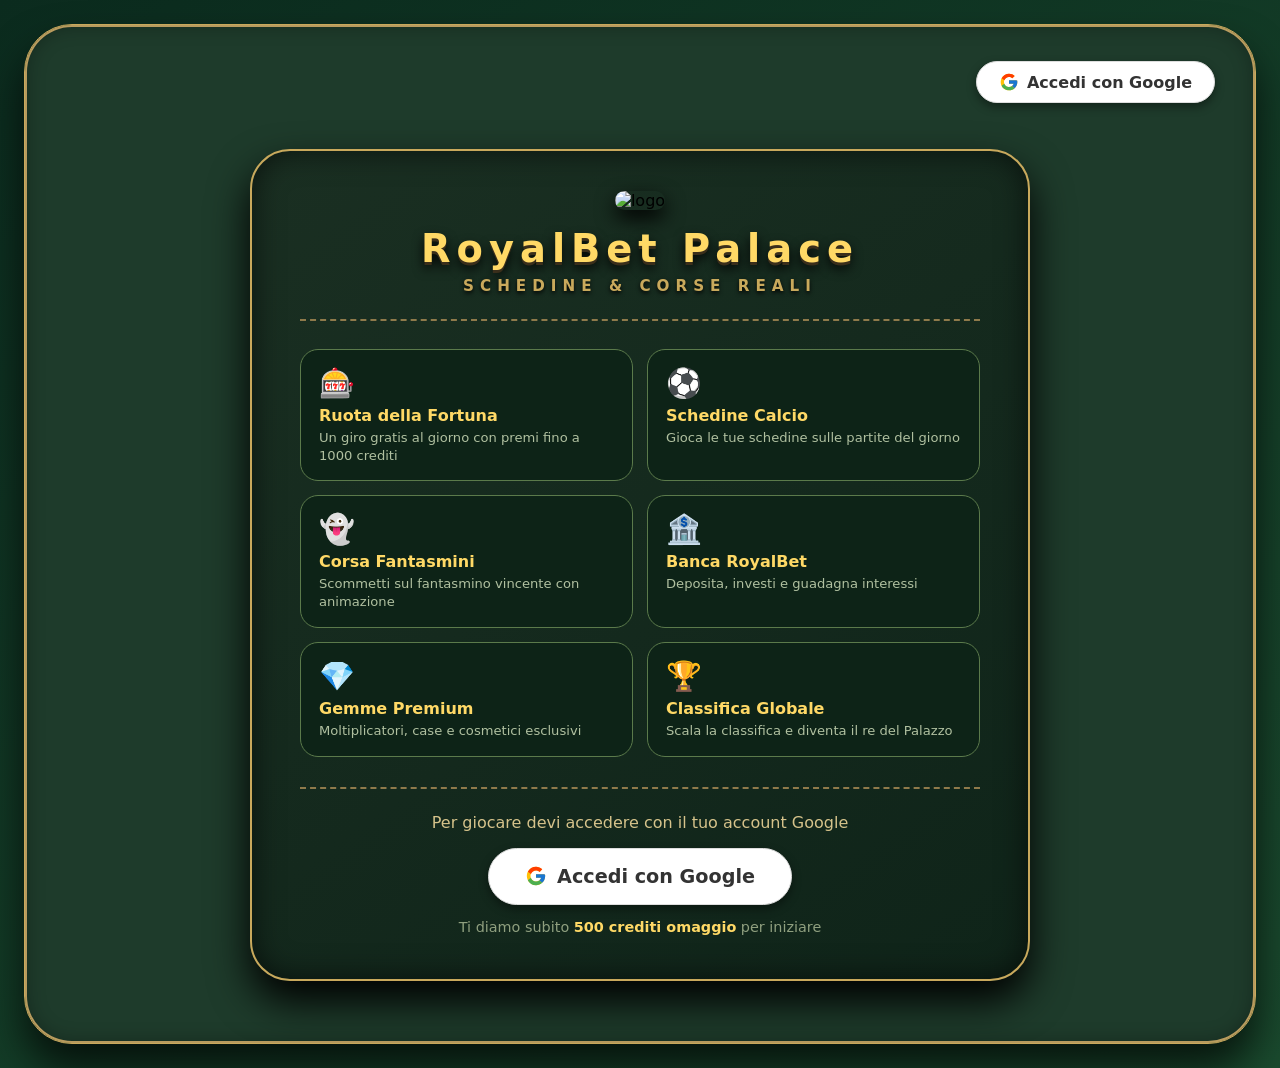
==== index.html @ 218f99c6 "Update index.html" ====
<!DOCTYPE html>
<html lang="it">
<head>
  <meta charset="UTF-8">
  <meta name="viewport" content="width=device-width, initial-scale=1.0">
  <title>RoyalBet Palace · Schedine & Fantasmini</title>
  <link rel="icon" type="image/png" href="https://i.imgur.com/GRyTgji.png">
  <link rel="stylesheet" href="css/style.css">
</head>
<body>
<div class="casino-container">

  <!-- ===== BARRA UTENTE ===== -->
  <div class="user-bar" id="userBar">
    <div id="userLoggedOut">
      <button class="login-btn" id="loginBtn">
        <svg width="20" height="20" viewBox="0 0 48 48" style="vertical-align:middle; margin-right:8px;">
          <path fill="#FFC107" d="M43.6 20.5H42V20H24v8h11.3C33.7 32.7 29.3 36 24 36c-6.6 0-12-5.4-12-12s5.4-12 12-12c3.1 0 5.8 1.2 7.9 3.1l5.7-5.7C34.1 6.1 29.3 4 24 4 12.9 4 4 12.9 4 24s8.9 20 20 20 20-8.9 20-20c0-1.3-.1-2.3-.4-3.5z"/>
          <path fill="#FF3D00" d="M6.3 14.7l6.6 4.8C14.7 16 19 12 24 12c3.1 0 5.8 1.2 7.9 3.1l5.7-5.7C34.1 6.1 29.3 4 24 4 16.3 4 9.7 8.3 6.3 14.7z"/>
          <path fill="#4CAF50" d="M24 44c5.2 0 9.9-2 13.4-5.2l-6.2-5.2C29.2 35.1 26.7 36 24 36c-5.3 0-9.7-3.3-11.3-8l-6.5 5C9.5 39.6 16.2 44 24 44z"/>
          <path fill="#1976D2" d="M43.6 20.5H42V20H24v8h11.3c-.8 2.2-2.2 4.1-4.1 5.5l6.2 5.2C41.5 35.5 44 30.2 44 24c0-1.3-.1-2.3-.4-3.5z"/>
        </svg>
        Accedi con Google
      </button>
    </div>
    <div id="userLoggedIn" style="display:none;">
      <img id="userAvatar" class="user-avatar" alt="avatar">
      <span id="userName" class="user-name"></span>
      <button class="nav-btn" id="btnProfilo">Profilo</button>
      <button class="logout-btn" id="logoutBtn">Esci</button>
    </div>
  </div>

  <!-- ===== SCHERMATA LOGIN ===== -->
  <div id="schermataLogin" class="login-wall">
    <div class="login-wall-box">
      <div class="login-hero">
        <img src="https://i.imgur.com/wIAdYpR.jpeg" alt="logo" class="login-logo">
        <h1>RoyalBet Palace</h1>
        <p class="login-tagline">Schedine &amp; Corse Reali</p>
      </div>

      <div class="login-features">
        <div class="feature-card">
          <div class="feature-icon">🎰</div>
          <div class="feature-title">Ruota della Fortuna</div>
          <div class="feature-desc">Un giro gratis al giorno con premi fino a 1000 crediti</div>
        </div>
        <div class="feature-card">
          <div class="feature-icon">⚽</div>
          <div class="feature-title">Schedine Calcio</div>
          <div class="feature-desc">Gioca le tue schedine sulle partite del giorno</div>
        </div>
        <div class="feature-card">
          <div class="feature-icon">👻</div>
          <div class="feature-title">Corsa Fantasmini</div>
          <div class="feature-desc">Scommetti sul fantasmino vincente con animazione</div>
        </div>
        <div class="feature-card">
          <div class="feature-icon">🏦</div>
          <div class="feature-title">Banca RoyalBet</div>
          <div class="feature-desc">Deposita, investi e guadagna interessi</div>
        </div>
        <div class="feature-card">
          <div class="feature-icon">💎</div>
          <div class="feature-title">Gemme Premium</div>
          <div class="feature-desc">Moltiplicatori, case e cosmetici esclusivi</div>
        </div>
        <div class="feature-card">
          <div class="feature-icon">🏆</div>
          <div class="feature-title">Classifica Globale</div>
          <div class="feature-desc">Scala la classifica e diventa il re del Palazzo</div>
        </div>
      </div>

      <div class="login-cta">
        <p class="login-required">Per giocare devi accedere con il tuo account Google</p>
        <button class="login-btn big" id="loginBtnWall">
          <svg width="22" height="22" viewBox="0 0 48 48" style="vertical-align:middle; margin-right:10px;">
            <path fill="#FFC107" d="M43.6 20.5H42V20H24v8h11.3C33.7 32.7 29.3 36 24 36c-6.6 0-12-5.4-12-12s5.4-12 12-12c3.1 0 5.8 1.2 7.9 3.1l5.7-5.7C34.1 6.1 29.3 4 24 4 12.9 4 4 12.9 4 24s8.9 20 20 20 20-8.9 20-20c0-1.3-.1-2.3-.4-3.5z"/>
            <path fill="#FF3D00" d="M6.3 14.7l6.6 4.8C14.7 16 19 12 24 12c3.1 0 5.8 1.2 7.9 3.1l5.7-5.7C34.1 6.1 29.3 4 24 4 16.3 4 9.7 8.3 6.3 14.7z"/>
            <path fill="#4CAF50" d="M24 44c5.2 0 9.9-2 13.4-5.2l-6.2-5.2C29.2 35.1 26.7 36 24 36c-5.3 0-9.7-3.3-11.3-8l-6.5 5C9.5 39.6 16.2 44 24 44z"/>
            <path fill="#1976D2" d="M43.6 20.5H42V20H24v8h11.3c-.8 2.2-2.2 4.1-4.1 5.5l6.2 5.2C41.5 35.5 44 30.2 44 24c0-1.3-.1-2.3-.4-3.5z"/>
          </svg>
          Accedi con Google
        </button>
        <p class="login-note">Ti diamo subito <strong>500 crediti omaggio</strong> per iniziare</p>
      </div>
    </div>
  </div>

  <!-- ===== CONTENUTO CON ROUTER ===== -->
  <div id="contenutoGioco" style="display:none;">

    <header class="main-header">
      <div class="logo-wrap">
        <img src="https://i.imgur.com/wIAdYpR.jpeg" alt="RoyalBet Palace" class="logo-img">
      </div>
      <div class="brand-subtitle">Schedine &amp; Corse Reali</div>

      <!-- BARRA VALUTE -->
      <div class="currency-bar">
        <div class="currency-item">
          <img src="https://i.imgur.com/GRyTgji.png" alt="crediti" class="currency-icon">
          <div class="currency-info">
            <span class="currency-label">CREDITI</span>
            <span id="saldoDisplay" class="currency-value">500</span>
          </div>
        </div>

        <div class="currency-item">
          <img src="https://i.imgur.com/rGdtD0k.png" alt="gemme" class="currency-icon">
          <div class="currency-info">
            <span class="currency-label">GEMME</span>
            <span id="gemmeDisplay" class="currency-value">0</span>
          </div>
        </div>

        <div class="currency-item" id="zuccheBar" style="display:none;">
          <img src="https://i.imgur.com/bBYgnL0.png" alt="zucche" class="currency-icon">
          <div class="currency-info">
            <span class="currency-label">ZUCche</span>
            <span id="zuccheDisplay" class="currency-value">0</span>
          </div>
        </div>
      </div>

      <nav class="main-nav">
        <button class="nav-page active" data-page="home">🏠 Home</button>
        <button class="nav-page" data-page="ruota">🎰 Ruota</button>
        <button class="nav-page" data-page="calcio">⚽ Calcio</button>
        <button class="nav-page" data-page="fantasmini">👻 Fantasmini</button>
        <button class="nav-page" data-page="banca">🏦 Banca</button>
        <button class="nav-page" data-page="gemme">💎 Gemme</button>
        <button class="nav-page" data-page="classifica">🏆 Classifica</button>
        <button class="nav-page" data-page="codici">🎟️ Codici</button>
        <button class="nav-page" data-page="creatore">👑 Creatore</button>
      </nav>
    </header>

    <!-- ===== PAGINA HOME ===== -->
    <section class="page active" id="page-home">
      <div class="page-title">
        <h2>BENVENUTO AL PALAZZO</h2>
        <p>Scegli un gioco dal menu in alto</p>
      </div>

      <div class="home-grid">
        <div class="home-card" data-goto="ruota">
          <div class="home-card-icon">🎰</div>
          <h3>Ruota della Fortuna</h3>
          <p>Gira una volta al giorno e vinci crediti o codici segreti</p>
        </div>
        <div class="home-card" data-goto="calcio">
          <div class="home-card-icon">⚽</div>
          <h3>Schedine Calcio</h3>
          <p>Gioca le tue schedine sulle partite del giorno</p>
        </div>
        <div class="home-card" data-goto="fantasmini">
          <div class="home-card-icon">👻</div>
          <h3>Corsa Fantasmini</h3>
          <p>Scommetti sul fantasmino più veloce</p>
        </div>
        <div class="home-card" data-goto="banca">
          <div class="home-card-icon">🏦</div>
          <h3>Banca RoyalBet</h3>
          <p>Deposita i tuoi crediti e guadagna interessi</p>
        </div>
        <div class="home-card" data-goto="gemme">
          <div class="home-card-icon">💎</div>
          <h3>Gemme Premium</h3>
          <p>Moltiplicatori, case e cosmetici esclusivi</p>
        </div>
      </div>
    </section>

    <!-- ===== PAGINA RUOTA ===== -->
    <section class="page" id="page-ruota">
      <div class="page-title">
        <h2>🎰 RUOTA DELLA FORTUNA</h2>
        <p>Un giro gratis ogni giorno · Vinci crediti o codici segreti</p>
      </div>

      <div class="ruota-container">
        <div class="wheel-wrap">
          <div class="wheel-pointer"></div>
          <div class="wheel" id="wheel"><div class="wheel-center">GIRA</div></div>
        </div>
        <div class="ruota-controls">
          <button class="play-btn big-btn" id="giraRuota">GIRA LA RUOTA</button>
          <div class="ruota-messaggio" id="ruotaMessaggio">Premi per girare</div>
          <div class="ruota-timer" id="ruotaTimer"></div>
        </div>
      </div>

      <div class="premi-legend">
        <div class="premio-tag"><span style="background:#1e5631"></span>+50 crediti</div>
        <div class="premio-tag"><span style="background:#8a6d1c"></span>x2 moltiplicatore</div>
        <div class="premio-tag"><span style="background:#1e5631"></span>+100 crediti</div>
        <div class="premio-tag"><span style="background:#7a2c2c"></span>Codice segreto</div>
        <div class="premio-tag"><span style="background:#1e5631"></span>+250 crediti</div>
        <div class="premio-tag"><span style="background:#3a3a3a"></span>Niente</div>
        <div class="premio-tag"><span style="background:#1e5631"></span>+500 crediti</div>
        <div class="premio-tag"><span style="background:#a67c00"></span>+1000 crediti</div>
      </div>

      <div class="gioco-stats" id="statsRuota"></div>
    </section>

    <!-- ===== PAGINA CALCIO ===== -->
    <section class="page" id="page-calcio">
      <div class="page-title">
        <h2>⚽ SCHEDINE CALCIO</h2>
        <p>Seleziona gli esiti e prova a vincere</p>
      </div>

      <div class="card">
        <div class="match-list" id="matchList"></div>
        <div class="schedina-footer">
          <div class="puntata-box">
            <label>PUNTATA</label>
            <input type="number" id="puntataCalcio" value="20" min="1" step="1">
          </div>
          <button class="play-btn" id="giocaCalcio">GIOCA</button>
        </div>
      </div>

      <div class="gioco-stats" id="statsCalcio"></div>
    </section>

    <!-- ===== PAGINA FANTASMINI ===== -->
    <section class="page" id="page-fantasmini">
      <div class="page-title">
        <h2>👻 CORSA FANTASMINI</h2>
        <p>Scommetti sul fantasmino che vincerà la corsa</p>
      </div>

      <div class="card">
        <div class="horse-track" id="horseList"></div>
        <div class="cavalli-footer">
          <div class="puntata-box">
            <label>PUNTATA</label>
            <input type="number" id="puntataCavalli" value="20" min="1" step="1">
          </div>
          <button class="play-btn" id="giocaCavalli">GIOCA</button>
        </div>
        <div class="message-area" id="messaggioCavalli">Seleziona un fantasmino e punta</div>
      </div>

      <div class="gioco-stats" id="statsFantasmini"></div>
    </section>

    <!-- ===== PAGINA BANCA ===== -->
    <section class="page" id="page-banca">
      <div class="page-title">
        <h2>🏦 BANCA ROYALBET</h2>
        <p id="bancaStato">Sbloccata al raggiungimento di 1000 crediti</p>
      </div>

      <div class="banca-grid">
        <div class="banca-card">
          <h3>💰 Deposito</h3>
          <p>Metti al sicuro i tuoi crediti e ricevi <strong>+2% interesse ogni 24h</strong></p>
          <div class="banca-saldo">Deposito attuale: <span id="depositoTotale">0</span> cr.</div>
          <div class="banca-azioni">
            <input type="number" id="importoDeposito" placeholder="Importo" min="1">
            <button class="play-btn small" id="btnDeposita">DEPOSITA</button>
            <button class="play-btn small" id="btnRitira">RITIRA</button>
          </div>
          <div class="banca-info" id="infoDeposito"></div>
        </div>

        <div class="banca-card">
          <h3>📄 Prestito</h3>
          <p>Chiedi fino a <strong>500 crediti</strong>, restituisci con <strong>+20% interesse in 7 giorni</strong></p>
          <div class="banca-saldo">Prestito attuale: <span id="prestitoTotale">0</span> cr.</div>
          <div class="banca-azioni">
            <input type="number" id="importoPrestito" placeholder="Importo" min="100" max="500">
            <button class="play-btn small" id="btnPrestito">CHIEDI</button>
            <button class="play-btn small" id="btnRestituisci">RESTITUISCI</button>
          </div>
          <div class="banca-info" id="infoPrestito"></div>
        </div>

        <div class="banca-card">
          <h3>🎁 Bonus Fedeltà</h3>
          <p>Accedi <strong>7 giorni di fila</strong> e ricevi <strong>+100 crediti</strong> e <strong>+1 gemma</strong></p>
          <div class="banca-saldo">Giorni di fila: <span id="giorniFedelta">0</span> / 7</div>
          <div class="banca-azioni">
            <button class="play-btn small" id="btnBonusFedelta">RISCATTA BONUS</button>
          </div>
          <div class="banca-info" id="infoFedelta"></div>
        </div>
      </div>
    </section>

    <!-- ===== PAGINA GEMME ===== -->
    <section class="page" id="page-gemme">
      <div class="page-title">
        <h2>💎 GEMME</h2>
        <p>Valuta premium di RoyalBet Palace</p>
      </div>

      <div class="gemme-container">
        <div class="gemme-header">
          <img src="https://i.imgur.com/rGdtD0k.png" alt="gemma" class="gemma-big-icon">
          <div class="gemme-count">
            <span class="gemme-label">LE TUE GEMME</span>
            <span id="gemmeCountBig" class="gemme-value">0</span>
          </div>
        </div>

        <h3 class="gemme-titolo-sezione">COME OTTENERLE</h3>
        <div class="gemme-info">
          <div class="gemma-info-card">
            <div class="gemma-info-icon">🎰</div>
            <div class="gemma-info-title">Ruota della Fortuna</div>
            <div class="gemma-info-desc">5% di probabilità ad ogni giro</div>
          </div>
          <div class="gemma-info-card">
            <div class="gemma-info-icon">🎁</div>
            <div class="gemma-info-title">Bonus Fedeltà</div>
            <div class="gemma-info-desc">1 gemma ogni 7 giorni di fila</div>
          </div>
          <div class="gemma-info-card">
            <div class="gemma-info-icon">🏆</div>
            <div class="gemma-info-title">Trofei</div>
            <div class="gemma-info-desc">Sblocca obiettivi per gemme bonus</div>
          </div>
          <div class="gemma-info-card">
            <div class="gemma-info-icon">🎃</div>
            <div class="gemma-info-title">Evento Halloween</div>
            <div class="gemma-info-desc">Compra gemme con le Zucche a ottobre</div>
          </div>
        </div>

        <h3 class="gemme-titolo-sezione">NEGOZIO GEMME</h3>
        <div class="gemme-shop-grid">
          <div class="gemma-shop-card">
            <div class="gemma-shop-title">⚡ Moltiplicatore x2</div>
            <div class="gemma-shop-desc">Per 2 minuti tutte le vincite sono doppie</div>
            <div class="gemma-shop-price">5 💎</div>
            <button class="play-btn small btn-compra" data-shop="moltiplicatore-x2">COMPRA</button>
          </div>
          <div class="gemma-shop-card">
            <div class="gemma-shop-title">⚡ Moltiplicatore x5</div>
            <div class="gemma-shop-desc">Per 1 minuto le vincite sono quintuple</div>
            <div class="gemma-shop-price">15 💎</div>
            <button class="play-btn small btn-compra" data-shop="moltiplicatore-x5">COMPRA</button>
          </div>
          <div class="gemma-shop-card">
            <div class="gemma-shop-title">🌈 Colore Arcobaleno</div>
            <div class="gemma-shop-desc">Sblocca il nome arcobaleno animato</div>
            <div class="gemma-shop-price">10 💎</div>
            <button class="play-btn small btn-compra" data-shop="colore-arcobaleno">COMPRA</button>
          </div>
          <div class="gemma-shop-card">
            <div class="gemma-shop-title">👑 Badge Corona</div>
            <div class="gemma-shop-desc">Badge esclusivo visibile in classifica</div>
            <div class="gemma-shop-price">20 💎</div>
            <button class="play-btn small btn-compra" data-shop="badge-corona">COMPRA</button>
          </div>
          <div class="gemma-shop-card">
            <div class="gemma-shop-title">🏠 Baracca</div>
            <div class="gemma-shop-desc">Genera 1 credito al minuto (max 10)</div>
            <div class="gemma-shop-price">25 💎</div>
            <button class="play-btn small btn-compra" data-shop="casa-baracca">COMPRA</button>
          </div>
          <div class="gemma-shop-card">
            <div class="gemma-shop-title">🏡 Villa</div>
            <div class="gemma-shop-desc">Genera 5 crediti al minuto (max 10)</div>
            <div class="gemma-shop-price">80 💎</div>
            <button class="play-btn small btn-compra" data-shop="casa-villa">COMPRA</button>
          </div>
          <div class="gemma-shop-card">
            <div class="gemma-shop-title">🏰 Castello</div>
            <div class="gemma-shop-desc">Genera 20 crediti al minuto (max 10)</div>
            <div class="gemma-shop-price">300 💎</div>
            <button class="play-btn small btn-compra" data-shop="casa-castello">COMPRA</button>
          </div>
          <div class="gemma-shop-card">
            <div class="gemma-shop-title">🔁 Rigira la Ruota</div>
            <div class="gemma-shop-desc">Un giro extra oggi, subito</div>
            <div class="gemma-shop-price">3 💎</div>
            <button class="play-btn small btn-compra" data-shop="rigira-ruota">COMPRA</button>
          </div>
        </div>

        <h3 class="gemme-titolo-sezione">LE TUE CASE</h3>
        <div class="case-grid" id="caseGrid">
          <p class="case-vuoto">Non possiedi ancora nessuna casa</p>
        </div>
      </div>
    </section>

    <!-- ===== PAGINA CLASSIFICA ===== -->
    <section class="page" id="page-classifica">
      <div class="page-title">
        <h2>🏆 CLASSIFICA GLOBALE</h2>
        <p>I migliori giocatori del Palazzo</p>
      </div>

      <div class="classifica-tabs">
        <button class="classifica-tab active" data-tab="crediti">🪙 Crediti</button>
        <button class="classifica-tab" data-tab="gemme">💎 Gemme</button>
      </div>

      <div class="classifica-list" id="classificaList">Caricamento...</div>
    </section>

    <!-- ===== PAGINA CODICI ===== -->
    <section class="page" id="page-codici">
      <div class="page-title">
        <h2>🎟️ RISCATTA CODICE</h2>
        <p>Inserisci un codice trovato nella ruota per sbloccare personalizzazioni</p>
      </div>

      <div class="codici-panel">
        <div class="codici-input-wrap">
          <input type="text" id="inputCodice" placeholder="ROYAL-XXXX-XXXX" maxlength="20">
          <button class="play-btn" id="btnRiscattaCodice">RISCATTA</button>
        </div>
        <div class="codici-messaggio" id="codiciMessaggio"></div>

        <h3 class="codici-titolo">I TUOI SBLOCCATI</h3>
        <div class="codici-sbloccati" id="codiciSbloccati">
          <p class="codici-vuoto">Nessun codice riscattato ancora</p>
        </div>

        <div class="codici-test" id="codiciTest" style="display:none;">
          <h3>🔧 Modalità Test</h3>
          <p>Pulsante nascosto per generare un codice di prova</p>
          <button class="play-btn small" id="btnGeneraCodiceTest">GENERA CODICE TEST</button>
        </div>
      </div>
    </section>

    <!-- ===== PAGINA CREATORE ===== -->
    <section class="page" id="page-creatore">
      <div class="page-title">
        <h2>👑 IL CREATORE</h2>
        <p>Chi ha costruito RoyalBet Palace</p>
      </div>

      <div class="creatore-card">
        <img src="https://i.pinimg.com/736x/ab/14/01/ab140139e78539b7bd755e95b2acda87.jpg"
             alt="Santos_Lukas" class="creatore-avatar">
        <h2 class="creatore-nome">Santos_Lukas</h2>
        <p class="creatore-ruolo">Fondatore di RoyalBet Palace</p>

        <div class="creatore-bio">
          <p>Ciao! Sono Santos_Lukas, il creatore di RoyalBet Palace.</p>
          <p>Ho costruito questo palazzo virtuale per dare a tutti la possibilità di giocare, divertirsi e scalare la classifica senza spendere un centesimo.</p>
          <p>La ruota, le schedine, i fantasmini, la banca, le gemme e i codici segreti sono tutti frutto della mia fantasia. Spero ti divertirai!</p>
        </div>

        <div class="creatore-stats">
          <div class="creatore-stat">
            <div class="stat-num">9</div>
            <div class="stat-label">Giochi</div>
          </div>
          <div class="creatore-stat">
            <div class="stat-num">∞</div>
            <div class="stat-label">Divertimento</div>
          </div>
          <div class="creatore-stat">
            <div class="stat-num">1</div>
            <div class="stat-label">Sogno</div>
          </div>
        </div>

        <button class="play-btn follow-btn" id="btnSegui">SEGUI</button>
      </div>
    </section>

    <div class="footer-credits">
      Icone: Flaticon - Freepik · Logo: RoyalBet Palace · Creato da Santos_Lukas
    </div>
  </div>
</div>

<!-- ===== POPUP VINCITA ===== -->
<div class="popup-overlay" id="popupOverlay">
  <div class="popup-box">
    <div class="popup-title" id="popupTitle">HAI VINTO!</div>
    <div class="popup-icon" id="popupIcon">🏆</div>
    <div class="popup-text" id="popupText">+100 crediti</div>
    <button class="popup-btn" id="popupBtn">CONTINUA</button>
  </div>
</div>

<!-- ===== MODALE PROFILO ===== -->
<div class="popup-overlay" id="modaleProfilo">
  <div class="popup-box profilo-box">
    <div class="popup-title">IL TUO PROFILO</div>

    <div class="profilo-avatar-wrap">
      <img id="profiloAvatarImg" class="profilo-avatar" alt="avatar">
    </div>

    <div class="profilo-field">
      <label>Nome visualizzato</label>
      <input type="text" id="profiloNome" maxlength="20" placeholder="Il tuo nome">
    </div>

    <div class="profilo-field">
      <label>URL avatar (immagine)</label>
      <input type="text" id="profiloAvatarUrl" placeholder="https://...">
    </div>

    <div class="profilo-field">
      <label>Bio (max 100 caratteri)</label>
      <textarea id="profiloBio" maxlength="100" placeholder="Raccontati in 2 righe..."></textarea>
    </div>

    <div class="profilo-field">
      <label>Colore nome (sbloccabile con codici o gemme)</label>
      <div class="profilo-colori" id="profiloColori"></div>
    </div>

    <div class="profilo-field">
      <label>Badge (sbloccabile con codici o gemme)</label>
      <div class="profilo-badge" id="profiloBadge"></div>
    </div>

    <div class="profilo-field readonly">
      <label>Crediti attuali</label>
      <div class="profilo-crediti" id="profiloCrediti">500</div>
    </div>

    <div class="profilo-buttons">
      <button class="popup-btn" id="salvaProfilo">SALVA</button>
      <button class="popup-btn chiudi-btn" id="chiudiProfilo">CHIUDI</button>
    </div>
  </div>
</div>

<canvas id="confettiCanvas"></canvas>

<script type="module">
  import { initializeApp } from "https://www.gstatic.com/firebasejs/10.12.0/firebase-app.js";
  import { getAuth, GoogleAuthProvider, signInWithPopup, signOut, onAuthStateChanged } from "https://www.gstatic.com/firebasejs/10.12.0/firebase-auth.js";
  import { getDatabase, ref, get, set, update } from "https://www.gstatic.com/firebasejs/10.12.0/firebase-database.js";

  const firebaseConfig = {
    apiKey: "AIzaSyAuxFBaMQxn9aFuRD5TqTnLOjELQB4EWZE",
    authDomain: "royalbet-palace.firebaseapp.com",
    databaseURL: "https://royalbet-palace-default-rtdb.europe-west1.firebasedatabase.app/",
    projectId: "royalbet-palace",
    storageBucket: "royalbet-palace.firebasestorage.app",
    messagingSenderId: "964795865607",
    appId: "1:964795865607:web:264370f72938a77a2228a2",
    measurementId: "G-WVCTXX826Z"
  };

  const app = initializeApp(firebaseConfig);
  const auth = getAuth(app);
  const db = getDatabase(app);
  const provider = new GoogleAuthProvider();

  window.FB = {
    auth, db, provider,
    signInWithPopup, signOut, onAuthStateChanged,
    ref, get, set, update
  };

  window.dispatchEvent(new Event('firebaseReady'));
</script>

<script src="js/banca.js"></script>
<script src="js/codici.js"></script>
<script src="js/classifica.js"></script>
<script src="js/profilo.js"></script>
<script src="js/ruota.js"></script>
<script src="js/calcio.js"></script>
<script src="js/fantasmini.js"></script>
<script src="js/script.js"></script>
</body>
</html>
---- css/style.css ----
/* ============================================================
   ROYALBET PALACE — FOGLIO DI STILE COMPLETO (v2)
   ============================================================ */

/* ===== RESET E BASE ===== */
* {
  box-sizing: border-box;
  margin: 0;
  padding: 0;
}

body {
  background: linear-gradient(145deg, #0b2b1e 0%, #1a4a2e 100%);
  font-family: 'Segoe UI', Roboto, system-ui, sans-serif;
  display: flex;
  justify-content: center;
  align-items: flex-start;
  min-height: 100vh;
  padding: 24px;
}

.casino-container {
  max-width: 1500px;
  width: 100%;
  background: #1e3b2b;
  border-radius: 48px;
  padding: 32px 40px;
  box-shadow: 0 25px 40px rgba(0, 0, 0, 0.7), inset 0 0 0 2px #b89b5e, inset 0 0 20px #00000055;
  border: 1px solid #c9a95c;
}

/* ===== BARRA UTENTE ===== */
.user-bar {
  display: flex;
  justify-content: flex-end;
  align-items: center;
  margin-bottom: 12px;
  min-height: 50px;
}

.login-btn {
  display: flex;
  align-items: center;
  background: #ffffff;
  color: #333;
  border: 1px solid #ddd;
  border-radius: 40px;
  padding: 10px 22px;
  font-size: 1rem;
  font-weight: 600;
  cursor: pointer;
  box-shadow: 0 4px 10px rgba(0, 0, 0, 0.4);
  transition: transform 0.1s;
  font-family: inherit;
}

.login-btn:hover {
  transform: translateY(-2px);
  box-shadow: 0 6px 14px rgba(0, 0, 0, 0.5);
}

#userLoggedIn {
  display: flex;
  align-items: center;
  gap: 14px;
  background: #0d1f12;
  border: 1px solid #b1964b;
  border-radius: 60px;
  padding: 8px 18px 8px 8px;
  box-shadow: inset 0 0 15px black;
}

.user-avatar {
  width: 44px;
  height: 44px;
  border-radius: 50%;
  border: 2px solid #ffd966;
  object-fit: cover;
}

.user-name {
  color: #ffd966;
  font-weight: 700;
  font-size: 1rem;
  letter-spacing: 1px;
  text-shadow: 0 2px 3px black;
}

.logout-btn {
  background: #7a2c2c;
  color: #fff;
  border: none;
  border-radius: 30px;
  padding: 8px 18px;
  font-weight: 700;
  font-size: 0.9rem;
  cursor: pointer;
  letter-spacing: 1px;
  font-family: inherit;
}

.logout-btn:hover {
  background: #a33636;
}

.nav-btn {
  background: #2b4b33;
  color: #ffd966;
  border: 1px solid #b1964b;
  border-radius: 30px;
  padding: 8px 18px;
  font-weight: 700;
  font-size: 0.9rem;
  cursor: pointer;
  letter-spacing: 1px;
  font-family: inherit;
  transition: background 0.15s;
}

.nav-btn:hover {
  background: #3d6b48;
}

/* ===== SCHERMATA LOGIN ===== */
.login-wall {
  display: flex;
  justify-content: center;
  align-items: center;
  min-height: 70vh;
  padding: 30px 20px;
}

.login-wall-box {
  background: linear-gradient(145deg, #1a2f22, #0f2419);
  border: 2px solid #c9a95c;
  border-radius: 40px;
  padding: 40px 48px 44px;
  text-align: center;
  box-shadow: inset 0 0 30px #00000099, 0 20px 40px black;
  max-width: 780px;
  width: 100%;
}

.login-hero {
  margin-bottom: 28px;
  padding-bottom: 24px;
  border-bottom: 2px dashed #8f7a4b;
}

.login-logo {
  height: 110px;
  border-radius: 16px;
  box-shadow: 0 8px 20px black;
  margin-bottom: 16px;
}

.login-wall-box h1 {
  font-size: 2.4rem;
  color: #ffd966;
  letter-spacing: 6px;
  margin-bottom: 6px;
  text-shadow: 0 3px 0 #3a2e1b, 0 6px 12px black;
  font-weight: 900;
}

.login-tagline {
  color: #c9a95c;
  letter-spacing: 6px;
  text-transform: uppercase;
  font-size: 0.95rem;
  font-weight: 600;
  text-shadow: 0 2px 4px black;
}

.login-features {
  display: grid;
  grid-template-columns: 1fr 1fr;
  gap: 14px;
  margin-bottom: 30px;
}

.feature-card {
  background: #0d2317;
  border: 1px solid #5b7a4b;
  border-radius: 18px;
  padding: 16px 18px;
  text-align: left;
  transition: transform 0.15s, border-color 0.15s;
}

.feature-card:hover {
  transform: translateY(-2px);
  border-color: #ffd966;
}

.feature-icon {
  font-size: 1.8rem;
  margin-bottom: 6px;
}

.feature-title {
  color: #ffd966;
  font-weight: 700;
  font-size: 1rem;
  margin-bottom: 4px;
}

.feature-desc {
  color: #b0c0a0;
  font-size: 0.82rem;
  line-height: 1.35;
}

.login-cta {
  padding-top: 24px;
  border-top: 2px dashed #8f7a4b;
}

.login-required {
  color: #d6c38b;
  font-size: 1rem;
  margin-bottom: 16px;
}

.login-btn.big {
  font-size: 1.2rem;
  padding: 16px 36px;
  margin: 0 auto;
}

.login-note {
  color: #8f9f7f;
  font-size: 0.9rem;
  margin-top: 14px;
}

.login-note strong {
  color: #ffd966;
  font-weight: 800;
}

/* ===== HEADER + NAVIGAZIONE ===== */
.main-header {
  text-align: center;
  margin-bottom: 28px;
}

.logo-wrap {
  text-align: center;
  margin-bottom: 12px;
}

.logo-img {
  height: 120px;
  border-radius: 16px;
  box-shadow: 0 8px 20px black;
}

.brand-subtitle {
  text-align: center;
  font-size: 1rem;
  letter-spacing: 6px;
  color: #c9a95c;
  text-transform: uppercase;
  margin-bottom: 16px;
  text-shadow: 0 2px 4px black;
  font-weight: 600;
}

.credit-bar {
  display: inline-flex;
  justify-content: center;
  align-items: center;
  gap: 20px;
  font-size: 1.4rem;
  color: #f5e7b0;
  text-shadow: 0 2px 2px black;
  background: #0d1f12;
  padding: 14px 32px;
  border-radius: 60px;
  border: 1px solid #b1964b;
  box-shadow: inset 0 0 15px black;
  margin-bottom: 24px;
}

.credit-bar img {
  width: 36px;
  height: 36px;
  object-fit: contain;
}

.saldo {
  font-weight: 800;
  font-size: 1.8rem;
  color: #ffd966;
  margin-left: 10px;
  letter-spacing: 1px;
}

.main-nav {
  display: flex;
  flex-wrap: wrap;
  justify-content: center;
  gap: 10px;
  padding: 16px 20px;
  background: #14281c;
  border-radius: 30px;
  border: 1px solid #8f7a4b;
  box-shadow: inset 0 0 15px #00000088;
}

.nav-page {
  background: #0d2317;
  color: #f5e7b0;
  border: 1px solid #5b7a4b;
  border-radius: 40px;
  padding: 10px 20px;
  font-weight: 700;
  font-size: 0.95rem;
  cursor: pointer;
  font-family: inherit;
  transition: 0.15s;
  letter-spacing: 0.5px;
}

.nav-page:hover {
  background: #1e3d28;
  border-color: #ffd966;
}

.nav-page.active {
  background: #c9a74b;
  color: #152010;
  border-color: #fff5d0;
  box-shadow: 0 0 15px #ffd96655;
}

/* ===== PAGINE (ROUTER) ===== */
.page {
  display: none;
  animation: fadeIn 0.3s ease;
}

.page.active {
  display: block;
}

.page-title {
  text-align: center;
  margin-bottom: 30px;
}

.page-title h2 {
  font-size: 2.2rem;
  color: #ffd966;
  letter-spacing: 4px;
  text-shadow: 0 4px 0 #3a2e1b, 0 8px 12px black;
  margin-bottom: 8px;
}

.page-title p {
  color: #d6c38b;
  font-size: 1rem;
  letter-spacing: 2px;
  text-transform: uppercase;
}

/* ===== HOME GRID ===== */
.home-grid {
  display: grid;
  grid-template-columns: repeat(auto-fit, minmax(240px, 1fr));
  gap: 22px;
  margin-bottom: 30px;
}

.home-card {
  background: linear-gradient(145deg, #1a2f22, #0f2419);
  border: 2px solid #5b7a4b;
  border-radius: 28px;
  padding: 28px 20px;
  text-align: center;
  cursor: pointer;
  transition: 0.2s;
  box-shadow: inset 0 0 20px #00000088;
}

.home-card:hover {
  transform: translateY(-6px);
  border-color: #ffd966;
  box-shadow: 0 12px 25px black, 0 0 20px #ffd96633;
}

.home-card img {
  width: 70px;
  height: 70px;
  object-fit: contain;
  margin-bottom: 12px;
  filter: drop-shadow(0 4px 8px black);
}

.home-card h3 {
  color: #ffd966;
  font-size: 1.3rem;
  margin-bottom: 8px;
  letter-spacing: 1px;
}

.home-card p {
  color: #b0c0a0;
  font-size: 0.9rem;
  line-height: 1.4;
}

/* ===== RUOTA ===== */
.ruota-container {
  display: grid;
  grid-template-columns: auto 1fr;
  gap: 50px;
  align-items: center;
  justify-content: center;
  background: linear-gradient(135deg, #14281c 0%, #0f1f16 100%);
  border-radius: 40px;
  padding: 32px;
  border: 2px solid #c9a95c;
  box-shadow: inset 0 0 20px #00000099, 0 12px 24px black;
  margin-bottom: 28px;
}

.wheel-wrap {
  position: relative;
  width: 420px;
  height: 420px;
  display: flex;
  justify-content: center;
  align-items: center;
}

.wheel {
  width: 100%;
  height: 100%;
  border-radius: 50%;
  position: relative;
  border: 10px solid #c9a95c;
  box-shadow:
    0 0 0 4px #6d5524,
    0 0 0 8px #b1964b,
    0 12px 30px black,
    inset 0 0 30px rgba(0, 0, 0, 0.5);
  background: conic-gradient(
    #1e5631 0deg 45deg,
    #8a6d1c 45deg 90deg,
    #1e5631 90deg 135deg,
    #7a2c2c 135deg 180deg,
    #1e5631 180deg 225deg,
    #3a3a3a 225deg 270deg,
    #1e5631 270deg 315deg,
    #a67c00 315deg 360deg
  );
  transition: transform 5s cubic-bezier(0.17, 0.67, 0.12, 0.99);
}

.wheel .label {
  position: absolute;
  top: 50%;
  left: 50%;
  width: 60px;
  margin-left: -30px;
  margin-top: -12px;
  text-align: center;
  color: #ffffff;
  font-weight: 800;
  font-size: 0.95rem;
  text-shadow: 0 2px 4px black, 0 0 8px black;
  pointer-events: none;
  z-index: 3;
}

.wheel-center {
  position: absolute;
  top: 50%;
  left: 50%;
  transform: translate(-50%, -50%);
  width: 110px;
  height: 110px;
  border-radius: 50%;
  background: radial-gradient(circle at 30% 30%, #f5e7b0, #c9a95c 60%, #8a6d1c);
  border: 4px solid #6d5524;
  display: flex;
  align-items: center;
  justify-content: center;
  font-weight: 900;
  font-size: 1.2rem;
  color: #3a2e1b;
  letter-spacing: 2px;
  z-index: 5;
  box-shadow: 0 6px 12px black, inset 0 2px 6px rgba(255, 255, 255, 0.4);
}

.wheel-pointer {
  position: absolute;
  top: -26px;
  left: 50%;
  transform: translateX(-50%);
  width: 0;
  height: 0;
  border-left: 22px solid transparent;
  border-right: 22px solid transparent;
  border-top: 38px solid #ffd966;
  filter: drop-shadow(0 6px 6px black);
  z-index: 10;
}

.ruota-controls {
  display: flex;
  flex-direction: column;
  gap: 18px;
  min-width: 280px;
}

.big-btn {
  font-size: 1.6rem;
  padding: 20px 36px;
  letter-spacing: 3px;
}

.ruota-messaggio {
  background: #0d1f12;
  border: 2px solid #b1964b;
  border-radius: 30px;
  padding: 18px 24px;
  text-align: center;
  color: #ffdb8e;
  font-size: 1.15rem;
  font-weight: 600;
  min-height: 64px;
  display: flex;
  align-items: center;
  justify-content: center;
}

.ruota-timer {
  text-align: center;
  color: #c9a95c;
  font-size: 0.95rem;
}

.premi-legend {
  display: flex;
  flex-wrap: wrap;
  gap: 10px;
  justify-content: center;
  margin-bottom: 28px;
}

.premio-tag {
  background: #0d2317;
  border: 1px solid #dbbd7a;
  border-radius: 40px;
  padding: 8px 18px;
  font-size: 0.9rem;
  color: #f0e1bd;
  font-weight: 600;
  display: flex;
  align-items: center;
  gap: 8px;
}

.premio-tag span {
  display: inline-block;
  width: 14px;
  height: 14px;
  border-radius: 50%;
  border: 1px solid #000;
}

/* ===== CARD GENERICA ===== */
.card {
  background: #1a2f22;
  border-radius: 32px;
  padding: 24px;
  box-shadow: inset 0 0 0 2px #6a8f6a, inset 0 0 15px #00000088, 0 12px 18px black;
  border: 1px solid #bc9f5a;
  margin-bottom: 24px;
}

/* ===== CALCIO ===== */
.match-list {
  display: flex;
  flex-direction: column;
  gap: 14px;
}

.match-row {
  background: #0d2317;
  border-radius: 30px;
  padding: 10px 20px;
  display: flex;
  align-items: center;
  justify-content: space-between;
  border: 1px solid #7e9f6e;
  box-shadow: inset 0 2px 5px #00000055;
}

.team {
  display: flex;
  align-items: center;
  gap: 12px;
  width: 40%;
}

.team img {
  width: 40px;
  height: 40px;
  object-fit: contain;
  background: #1f3f2c;
  border-radius: 50%;
  padding: 5px;
  border: 1px solid #b3985c;
}

.team span {
  font-weight: 600;
  color: #f0e1bd;
}

.odds-buttons {
  display: flex;
  gap: 8px;
}

.odds-btn {
  background: #2b4b33;
  border: none;
  border-radius: 40px;
  padding: 10px 14px;
  font-weight: 700;
  color: #f7eac6;
  box-shadow: 0 4px 0 #0d1a0f, 0 5px 10px black;
  cursor: pointer;
  border: 1px solid #dbbd7a;
  min-width: 62px;
  font-family: inherit;
}

.odds-btn.selected {
  background: #ebc768;
  color: #1a2f1a;
}

.schedina-footer,
.cavalli-footer {
  display: flex;
  justify-content: space-between;
  align-items: center;
  margin-top: 24px;
}

.puntata-box {
  display: flex;
  align-items: center;
  gap: 10px;
  background: #0b1d11;
  border-radius: 50px;
  padding: 5px 15px 5px 20px;
  border: 2px solid #aa8e50;
}

.puntata-box label {
  color: #d6c38b;
  font-weight: 600;
}

.puntata-box input {
  width: 90px;
  background: #1f3a26;
  border: none;
  border-radius: 30px;
  padding: 10px 12px;
  font-size: 1.2rem;
  font-weight: 700;
  color: #f5e7b0;
  outline: 2px solid #5b7a4b;
  text-align: center;
  font-family: inherit;
}

/* ===== FANTASMINI ===== */
.horse-track {
  display: flex;
  flex-direction: column;
  gap: 10px;
}

.horse-card {
  background: #102b1b;
  border-radius: 40px;
  padding: 10px 20px 10px 10px;
  display: flex;
  align-items: center;
  justify-content: space-between;
  border: 1px solid #ac955c;
  cursor: pointer;
  transition: 0.15s;
}

.horse-card.selected {
  background: #2f4d2b;
  border: 2px solid #ffd966;
  box-shadow: 0 0 15px #f5cb5c;
}

.horse-info {
  display: flex;
  align-items: center;
  gap: 14px;
}

.horse-info img {
  width: 55px;
  height: 55px;
  border-radius: 50%;
  background: #1e3d23;
  border: 2px solid #dbbd7a;
  padding: 3px;
  object-fit: cover;
}

.horse-name {
  font-size: 1.3rem;
  font-weight: 700;
  color: #f5e7b0;
  min-width: 120px;
}

.horse-quota {
  font-size: 1.3rem;
  font-weight: 800;
  background: #1f2e17;
  padding: 6px 18px;
  border-radius: 40px;
  color: #ffe28c;
  border: 1px solid #b69b4e;
}

.message-area {
  font-weight: 600;
  color: #ffdb8e;
  background: #1b2d1b;
  padding: 12px 24px;
  border-radius: 40px;
  border: 1px solid #aa8e50;
  text-align: center;
  margin-top: 14px;
}

/* ===== PLAY BUTTONS ===== */
.play-btn {
  background: #c9a74b;
  border: none;
  border-radius: 60px;
  padding: 14px 32px;
  font-weight: 800;
  font-size: 1.4rem;
  letter-spacing: 2px;
  color: #152010;
  box-shadow: 0 6px 0 #6d5524, 0 10px 20px black;
  cursor: pointer;
  border: 1px solid #ffe8a3;
  font-family: inherit;
  transition: 0.06s;
}

.play-btn:active {
  transform: translateY(6px);
  box-shadow: 0 1px 0 #6d5524, 0 10px 20px black;
}

.play-btn.small {
  font-size: 1rem;
  padding: 10px 20px;
  letter-spacing: 1px;
}

.play-btn:disabled {
  background: #6d6d6d;
  color: #333;
  box-shadow: 0 6px 0 #3a3a3a, 0 10px 20px black;
  cursor: not-allowed;
  border-color: #999;
}

/* ===== STATISTICHE GIOCO ===== */
.gioco-stats {
  display: grid;
  grid-template-columns: repeat(auto-fit, minmax(140px, 1fr));
  gap: 14px;
  margin-top: 24px;
}

.stat-box {
  background: #0d2317;
  border: 1px solid #5b7a4b;
  border-radius: 16px;
  padding: 16px;
  text-align: center;
}

.stat-box .stat-num {
  font-size: 1.6rem;
  font-weight: 900;
  color: #ffd966;
  display: block;
}

.stat-box .stat-label {
  color: #b0c0a0;
  font-size: 0.8rem;
  text-transform: uppercase;
  letter-spacing: 1px;
}

/* ===== BANCA ===== */
.banca-grid {
  display: grid;
  grid-template-columns: repeat(auto-fit, minmax(320px, 1fr));
  gap: 22px;
}

.banca-card {
  background: linear-gradient(145deg, #1a2f22, #0f2419);
  border: 2px solid #5b7a4b;
  border-radius: 28px;
  padding: 26px;
  box-shadow: inset 0 0 20px #00000088;
}

.banca-card h3 {
  color: #ffd966;
  font-size: 1.4rem;
  margin-bottom: 12px;
  letter-spacing: 1px;
}

.banca-card p {
  color: #b0c0a0;
  margin-bottom: 14px;
  line-height: 1.5;
}

.banca-card strong {
  color: #ffd966;
}

.banca-saldo {
  background: #0d2317;
  border: 1px solid #b1964b;
  border-radius: 14px;
  padding: 12px 16px;
  color: #f5e7b0;
  font-weight: 600;
  margin-bottom: 14px;
  text-align: center;
}

.banca-azioni {
  display: flex;
  flex-wrap: wrap;
  gap: 10px;
  margin-bottom: 12px;
}

.banca-azioni input {
  flex: 1;
  min-width: 100px;
  background: #0b1d11;
  border: 2px solid #5b7a4b;
  border-radius: 30px;
  padding: 10px 16px;
  color: #f5e7b0;
  font-family: inherit;
  font-size: 1rem;
  outline: none;
}

.banca-info {
  color: #8f9f7f;
  font-size: 0.85rem;
  text-align: center;
  font-style: italic;
  min-height: 20px;
}

.banca-locked {
  text-align: center;
  padding: 50px 20px;
  color: #d6c38b;
  font-size: 1.1rem;
}

.banca-locked strong {
  color: #ffd966;
  font-size: 1.4rem;
  display: block;
  margin-top: 10px;
}

/* ===== CLASSIFICA ===== */
.classifica-list {
  max-height: 70vh;
  overflow-y: auto;
  padding: 8px;
}

.classifica-row {
  display: flex;
  align-items: center;
  gap: 14px;
  padding: 14px 18px;
  background: #0d2317;
  border: 1px solid #5b7a4b;
  border-radius: 18px;
  margin-bottom: 10px;
}

.classifica-row.top1 {
  background: linear-gradient(90deg, #4a3a0d, #0d2317);
  border-color: #ffd966;
  box-shadow: 0 0 15px #ffd96655;
}

.classifica-row.top2 {
  background: linear-gradient(90deg, #333, #0d2317);
  border-color: #b0b0b0;
}

.classifica-row.top3 {
  background: linear-gradient(90deg, #4a2a0d, #0d2317);
  border-color: #cd7f32;
}

.classifica-row.tu {
  border-color: #ffd966;
  box-shadow: 0 0 12px #ffd96655;
}

.classifica-pos {
  font-size: 1.4rem;
  font-weight: 900;
  color: #ffd966;
  min-width: 45px;
  text-align: center;
}

.classifica-avatar {
  width: 50px;
  height: 50px;
  border-radius: 50%;
  border: 2px solid #b1964b;
  object-fit: cover;
  background: #1e3d23;
}

.classifica-info {
  flex: 1;
  text-align: left;
}

.classifica-nome {
  color: #f5e7b0;
  font-weight: 700;
  font-size: 1.05rem;
}

.classifica-bio {
  color: #8f9f7f;
  font-size: 0.8rem;
  margin-top: 2px;
  overflow: hidden;
  text-overflow: ellipsis;
  white-space: nowrap;
  max-width: 350px;
}

.classifica-crediti {
  font-weight: 900;
  color: #ffd966;
  font-size: 1.2rem;
}

.classifica-vuota {
  color: #8f9f7f;
  padding: 40px;
  text-align: center;
  font-style: italic;
}

/* ===== CODICI ===== */
.codici-panel {
  max-width: 700px;
  margin: 0 auto;
}

.codici-input-wrap {
  display: flex;
  gap: 12px;
  margin-bottom: 20px;
}

.codici-input-wrap input {
  flex: 1;
  background: #0d2317;
  border: 2px solid #b1964b;
  border-radius: 40px;
  padding: 14px 22px;
  font-size: 1.1rem;
  color: #ffd966;
  font-family: 'Courier New', monospace;
  letter-spacing: 2px;
  text-transform: uppercase;
  outline: none;
  text-align: center;
  font-weight: 700;
}

.codici-messaggio {
  text-align: center;
  min-height: 30px;
  color: #ffdb8e;
  font-weight: 600;
  margin-bottom: 20px;
}

.codici-titolo {
  color: #ffd966;
  text-align: center;
  margin-bottom: 16px;
  letter-spacing: 2px;
  font-size: 1.2rem;
}

.codici-sbloccati {
  display: grid;
  grid-template-columns: repeat(auto-fill, minmax(160px, 1fr));
  gap: 12px;
  margin-bottom: 30px;
}

.codice-sbloccato {
  background: #0d2317;
  border: 1px solid #5b7a4b;
  border-radius: 16px;
  padding: 14px;
  text-align: center;
  color: #ffd966;
  font-size: 0.9rem;
  font-weight: 700;
}

.codice-sbloccato .codice-tipo {
  color: #8f9f7f;
  font-size: 0.75rem;
  font-weight: 400;
  text-transform: uppercase;
  margin-top: 4px;
  display: block;
}

.codici-vuoto {
  color: #8f9f7f;
  text-align: center;
  font-style: italic;
  padding: 20px;
  grid-column: 1 / -1;
}

.codici-test {
  margin-top: 40px;
  padding: 20px;
  border: 2px dashed #8f7a4b;
  border-radius: 20px;
  text-align: center;
}

.codici-test h3 {
  color: #ffd966;
  margin-bottom: 10px;
}

.codici-test p {
  color: #8f9f7f;
  font-size: 0.85rem;
  margin-bottom: 14px;
}

/* ===== CREATORE ===== */
.creatore-card {
  max-width: 600px;
  margin: 0 auto;
  background: linear-gradient(145deg, #1a2f22, #0f2419);
  border: 2px solid #c9a95c;
  border-radius: 40px;
  padding: 40px 36px;
  text-align: center;
  box-shadow: inset 0 0 30px #00000099, 0 20px 40px black;
}

.creatore-avatar {
  width: 180px;
  height: 180px;
  border-radius: 50%;
  border: 4px solid #ffd966;
  object-fit: cover;
  box-shadow: 0 12px 30px black, 0 0 30px #ffd96655;
  margin-bottom: 20px;
}

.creatore-nome {
  font-size: 2.2rem;
  color: #ffd966;
  letter-spacing: 4px;
  text-shadow: 0 3px 0 #3a2e1b, 0 6px 12px black;
  margin-bottom: 6px;
  font-weight: 900;
}

.creatore-ruolo {
  color: #c9a95c;
  font-size: 1rem;
  letter-spacing: 3px;
  text-transform: uppercase;
  margin-bottom: 24px;
  font-weight: 600;
}

.creatore-bio {
  background: #0d2317;
  border: 1px solid #5b7a4b;
  border-radius: 20px;
  padding: 22px;
  color: #d6e0c0;
  line-height: 1.6;
  font-size: 0.95rem;
  margin-bottom: 24px;
  text-align: left;
}

.creatore-bio p {
  margin-bottom: 12px;
}

.creatore-bio p:last-child {
  margin-bottom: 0;
}

.creatore-stats {
  display: flex;
  justify-content: center;
  gap: 30px;
  margin-bottom: 26px;
}

.creatore-stat {
  text-align: center;
}

.creatore-stat .stat-num {
  font-size: 2rem;
  font-weight: 900;
  color: #ffd966;
  text-shadow: 0 2px 4px black;
}

.creatore-stat .stat-label {
  color: #8f9f7f;
  font-size: 0.8rem;
  text-transform: uppercase;
  letter-spacing: 1px;
  margin-top: 4px;
}

.follow-btn {
  background: linear-gradient(145deg, #c9a74b, #8a6d1c);
}

/* ===== POPUP ===== */
.popup-overlay {
  position: fixed;
  inset: 0;
  background: rgba(0, 0, 0, 0.8);
  display: none;
  align-items: center;
  justify-content: center;
  z-index: 9999;
  backdrop-filter: blur(4px);
  padding: 20px;
}

.popup-overlay.show {
  display: flex;
  animation: fadeIn 0.3s ease;
}

.popup-box {
  background: linear-gradient(145deg, #1e3b2b, #0f2419);
  border: 3px solid #c9a95c;
  border-radius: 40px;
  padding: 40px 50px;
  text-align: center;
  box-shadow: 0 25px 60px black, inset 0 0 30px rgba(0, 0, 0, 0.6);
  animation: popIn 0.4s cubic-bezier(0.34, 1.56, 0.64, 1);
  max-width: 90%;
  max-height: 90vh;
  overflow-y: auto;
}

.popup-title {
  font-size: 2rem;
  color: #ffd966;
  font-weight: 900;
  letter-spacing: 3px;
  text-shadow: 0 4px 0 #3a2e1b, 0 8px 15px black;
  margin-bottom: 16px;
}

.popup-icon {
  font-size: 4.5rem;
  margin: 10px 0 20px;
}

.popup-text {
  font-size: 1.5rem;
  color: #f5e7b0;
  font-weight: 700;
  margin-bottom: 26px;
}

.popup-btn {
  background: #c9a74b;
  border: none;
  border-radius: 60px;
  padding: 14px 40px;
  font-weight: 800;
  font-size: 1.1rem;
  letter-spacing: 2px;
  color: #152010;
  box-shadow: 0 6px 0 #6d5524, 0 10px 20px black;
  cursor: pointer;
  border: 1px solid #ffe8a3;
  font-family: inherit;
}

.popup-btn:active {
  transform: translateY(4px);
  box-shadow: 0 2px 0 #6d5524, 0 10px 20px black;
}

.chiudi-btn {
  background: #3a3a3a;
  color: #f5e7b0;
  border-color: #666;
}

/* ===== MODALE PROFILO ===== */
.profilo-box {
  padding: 30px 40px;
  max-width: 500px;
  width: 100%;
}

.profilo-avatar-wrap {
  display: flex;
  justify-content: center;
  margin: 20px 0;
}

.profilo-avatar {
  width: 120px;
  height: 120px;
  border-radius: 50%;
  border: 3px solid #ffd966;
  object-fit: cover;
  background: #0d2317;
}

.profilo-field {
  text-align: left;
  margin-bottom: 16px;
}

.profilo-field label {
  display: block;
  color: #d6c38b;
  font-size: 0.85rem;
  font-weight: 600;
  letter-spacing: 1px;
  text-transform: uppercase;
  margin-bottom: 6px;
}

.profilo-field input,
.profilo-field textarea {
  width: 100%;
  background: #0d2317;
  border: 2px solid #5b7a4b;
  border-radius: 12px;
  padding: 12px 14px;
  color: #f5e7b0;
  font-size: 1rem;
  font-family: inherit;
  outline: none;
}

.profilo-field textarea {
  resize: none;
  height: 70px;
}

.profilo-field.readonly .profilo-crediti {
  background: #0d2317;
  border: 2px solid #b1964b;
  border-radius: 12px;
  padding: 12px;
  color: #ffd966;
  font-weight: 800;
  text-align: center;
}

.profilo-colori,
.profilo-badge {
  display: flex;
  flex-wrap: wrap;
  gap: 8px;
}

.colore-btn,
.badge-btn {
  width: 40px;
  height: 40px;
  border-radius: 50%;
  border: 2px solid #5b7a4b;
  cursor: pointer;
  display: flex;
  align-items: center;
  justify-content: center;
  font-size: 1.2rem;
  background: #0d2317;
  transition: 0.15s;
}

.colore-btn:hover,
.badge-btn:hover {
  transform: scale(1.1);
}

.colore-btn.selected,
.badge-btn.selected {
  border-color: #ffd966;
  box-shadow: 0 0 12px #ffd966;
}

.profilo-buttons {
  display: flex;
  gap: 12px;
  justify-content: center;
  margin-top: 20px;
  flex-wrap: wrap;
}

/* ===== ANIMAZIONI ===== */
@keyframes fadeIn {
  from { opacity: 0; }
  to { opacity: 1; }
}

@keyframes popIn {
  0% { transform: scale(0.3); opacity: 0; }
  60% { transform: scale(1.08); opacity: 1; }
  100% { transform: scale(1); }
}

#confettiCanvas {
  position: fixed;
  inset: 0;
  pointer-events: none;
  z-index: 9998;
  display: none;
}

.footer-credits {
  text-align: center;
  padding: 24px 0 0;
  color: #c9a95c;
  font-size: 0.85rem;
}

/* ===== RESPONSIVE ===== */
@media (max-width: 1100px) {
  .ruota-container {
    grid-template-columns: 1fr;
    gap: 24px;
  }
  .wheel-wrap {
    width: 340px;
    height: 340px;
    margin: 0 auto;
  }
}

@media (max-width: 900px) {
  .casino-container { padding: 20px; }
  .page-title h2 { font-size: 1.5rem; letter-spacing: 2px; }
  .wheel-wrap { width: 300px; height: 300px; }
  .login-features { grid-template-columns: 1fr; }
  .login-wall-box h1 { font-size: 1.6rem; }
  .login-logo { height: 80px; }
  .main-nav { padding: 12px; }
  .nav-page { font-size: 0.85rem; padding: 8px 14px; }
  .creatore-avatar { width: 140px; height: 140px; }
  .creatore-nome { font-size: 1.6rem; }
}
/* ========== PISTA CORSA FANTASMINI ========== */
.pista-corsa {
  position: relative;
  display: flex;
  flex-direction: column;
  gap: 8px;
  padding: 16px 40px 16px 16px;
  background: linear-gradient(90deg, #0a1a10 0%, #14281c 100%);
  border: 2px solid #5b7a4b;
  border-radius: 20px;
  overflow: hidden;
  min-height: 320px;
}

.traguardo {
  position: absolute;
  top: 0;
  bottom: 0;
  right: 30px;
  width: 12px;
  background-image:
    linear-gradient(45deg, #fff 25%, transparent 25%),
    linear-gradient(-45deg, #fff 25%, transparent 25%),
    linear-gradient(45deg, transparent 75%, #fff 75%),
    linear-gradient(-45deg, transparent 75%, #fff 75%);
  background-size: 12px 12px;
  background-position: 0 0, 0 6px, 6px -6px, -6px 0px;
  background-color: #111;
  box-shadow: 0 0 12px #ffd96666;
  z-index: 1;
}

.corsia {
  position: relative;
  height: 54px;
  background: rgba(255, 255, 255, 0.03);
  border-radius: 12px;
  border: 1px solid #2a4a35;
  overflow: hidden;
}

.corsia-num {
  position: absolute;
  left: 8px;
  top: 50%;
  transform: translateY(-50%);
  color: #8f9f7f;
  font-weight: 800;
  font-size: 0.9rem;
  z-index: 2;
}

.runner {
  position: absolute;
  top: 50%;
  transform: translateY(-50%);
  display: flex;
  align-items: center;
  gap: 8px;
  z-index: 3;
  will-change: left;
  white-space: nowrap;
}

.runner img {
  width: 42px;
  height: 42px;
  object-fit: contain;
  animation: fantasmino-bob 0.4s infinite alternate ease-in-out;
  flex-shrink: 0;
}

.runner-name {
  font-weight: 800;
  font-size: 0.9rem;
  text-shadow: 0 2px 4px black;
  white-space: nowrap;
}

@keyframes fantasmino-bob {
  from { transform: translateY(0); }
  to   { transform: translateY(-6px); }
}
/* ===== EFFETTO NOME ARCOBALENO ===== */
.user-name.rainbow,
.classifica-nome.rainbow,
.nome-rainbow {
  background: linear-gradient(90deg,
    #ff0000, #ff7f00, #ffff00, #00ff00,
    #0000ff, #4b0082, #9400d3, #ff0000);
  background-size: 200% auto;
  -webkit-background-clip: text;
  background-clip: text;
  -webkit-text-fill-color: transparent;
  color: transparent;
  animation: rainbow-slide 3s linear infinite;
  font-weight: 800;
}

@keyframes rainbow-slide {
  0%   { background-position: 0% center; }
  100% { background-position: 200% center; }
}
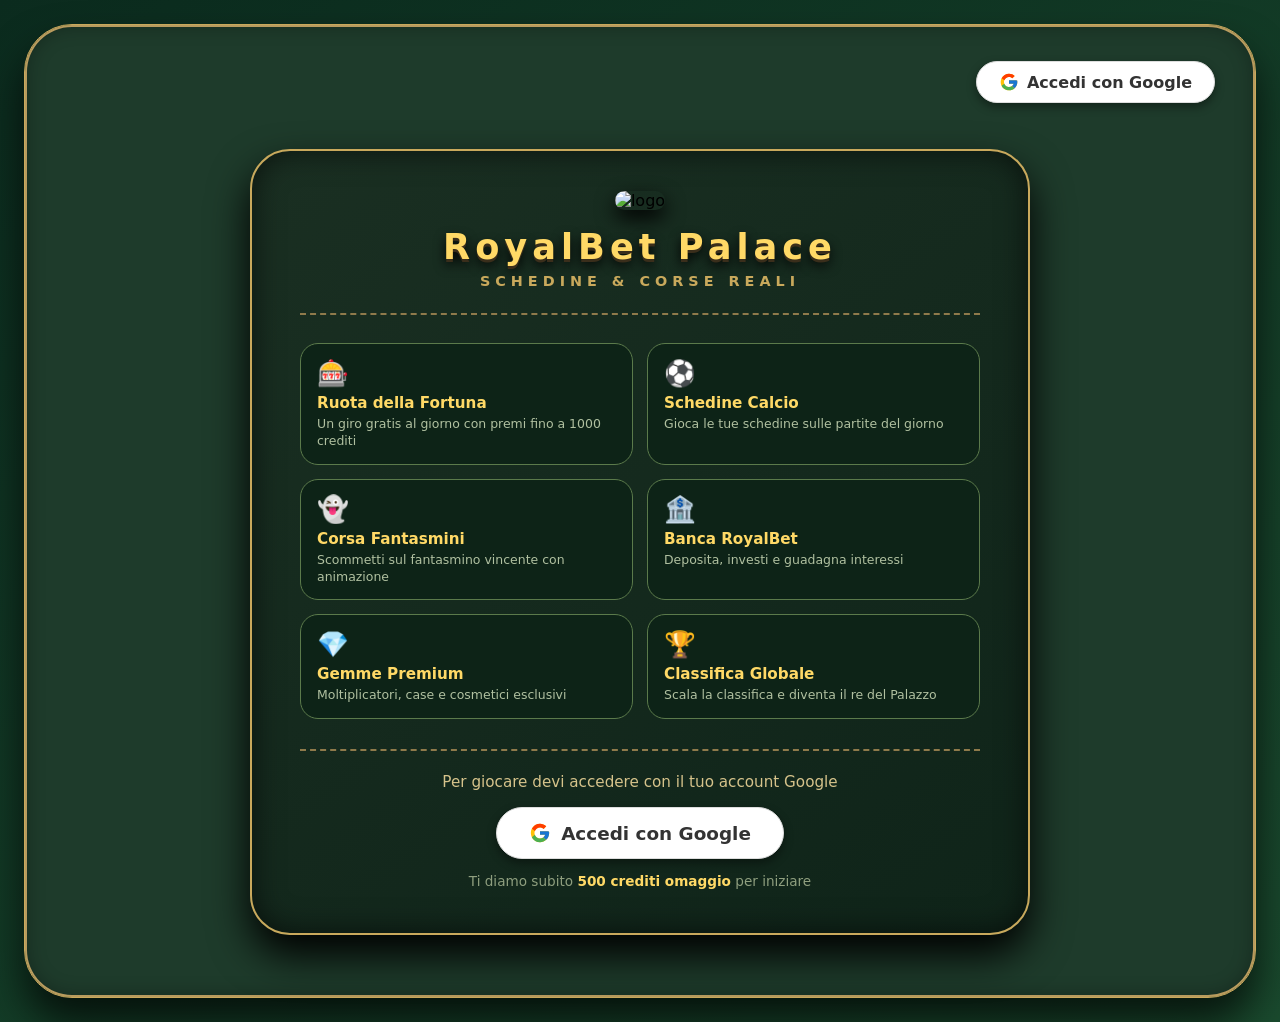
==== commit 1f6676e2: "Update index.html" ====
--- a/index.html
+++ b/index.html
@@ -574,6 +574,7 @@
 <script src="js/ruota.js"></script>
 <script src="js/calcio.js"></script>
 <script src="js/fantasmini.js"></script>
+<script src="js/negozio.js"></script>
 <script src="js/script.js"></script>
 </body>
 </html>
--- a/css/style.css
+++ b/css/style.css
@@ -1,5 +1,5 @@
 /* ============================================================
-   ROYALBET PALACE — FOGLIO DI STILE COMPLETO (v2)
+   ROYALBET PALACE — FOGLIO DI STILE COMPLETO (v4)
    ============================================================ */
 
 /* ===== RESET E BASE ===== */
@@ -50,13 +50,12 @@
   font-weight: 600;
   cursor: pointer;
   box-shadow: 0 4px 10px rgba(0, 0, 0, 0.4);
-  transition: transform 0.1s;
   font-family: inherit;
+  transition: 0.15s;
 }
 
 .login-btn:hover {
   transform: translateY(-2px);
-  box-shadow: 0 6px 14px rgba(0, 0, 0, 0.5);
 }
 
 #userLoggedIn {
@@ -76,6 +75,7 @@
   border-radius: 50%;
   border: 2px solid #ffd966;
   object-fit: cover;
+  background: #0a1a10;
 }
 
 .user-name {
@@ -84,6 +84,26 @@
   font-size: 1rem;
   letter-spacing: 1px;
   text-shadow: 0 2px 3px black;
+}
+
+/* Nome arcobaleno */
+.user-name.rainbow,
+.classifica-nome.rainbow {
+  background: linear-gradient(90deg,
+    #ff0000, #ff7f00, #ffff00, #00ff00,
+    #0000ff, #4b0082, #9400d3, #ff0000);
+  background-size: 200% auto;
+  -webkit-background-clip: text;
+  background-clip: text;
+  -webkit-text-fill-color: transparent;
+  color: transparent;
+  animation: rainbow-slide 3s linear infinite;
+  font-weight: 800;
+}
+
+@keyframes rainbow-slide {
+  0%   { background-position: 0% center; }
+  100% { background-position: 200% center; }
 }
 
 .logout-btn {
@@ -95,7 +115,6 @@
   font-weight: 700;
   font-size: 0.9rem;
   cursor: pointer;
-  letter-spacing: 1px;
   font-family: inherit;
 }
 
@@ -112,13 +131,205 @@
   font-weight: 700;
   font-size: 0.9rem;
   cursor: pointer;
-  letter-spacing: 1px;
   font-family: inherit;
   transition: background 0.15s;
 }
 
 .nav-btn:hover {
   background: #3d6b48;
+}
+
+/* ===== HEADER ===== */
+.main-header {
+  text-align: center;
+  margin-bottom: 28px;
+}
+
+.logo-wrap {
+  text-align: center;
+  margin-bottom: 8px;
+}
+
+.logo-img {
+  height: 100px;
+  border-radius: 16px;
+  box-shadow: 0 8px 20px black;
+}
+
+.brand-subtitle {
+  text-align: center;
+  font-size: 0.95rem;
+  letter-spacing: 6px;
+  color: #c9a95c;
+  text-transform: uppercase;
+  margin-bottom: 18px;
+  text-shadow: 0 2px 4px black;
+  font-weight: 600;
+}
+
+/* ===== BARRA VALUTE ===== */
+.currency-bar {
+  display: flex;
+  justify-content: center;
+  gap: 16px;
+  flex-wrap: wrap;
+  margin-bottom: 22px;
+}
+
+.currency-item {
+  display: flex;
+  align-items: center;
+  gap: 12px;
+  background: #0d1f12;
+  padding: 8px 20px;
+  border-radius: 60px;
+  border: 1px solid #b1964b;
+  box-shadow: inset 0 0 15px black;
+  min-width: 140px;
+}
+
+.currency-icon {
+  width: 40px !important;
+  height: 40px !important;
+  max-width: 40px;
+  max-height: 40px;
+  object-fit: contain;
+  filter: drop-shadow(0 2px 4px black);
+}
+
+.currency-info {
+  display: flex;
+  flex-direction: column;
+  align-items: flex-start;
+  line-height: 1.1;
+}
+
+.currency-label {
+  font-size: 0.65rem;
+  color: #d6c38b;
+  letter-spacing: 2px;
+  font-weight: 600;
+  text-transform: uppercase;
+}
+
+.currency-value {
+  font-weight: 900;
+  font-size: 1.35rem;
+  color: #ffd966;
+  letter-spacing: 1px;
+  text-shadow: 0 2px 3px black;
+}
+
+/* ===== MENU NAVIGAZIONE ===== */
+.main-nav {
+  display: flex;
+  flex-wrap: wrap;
+  justify-content: center;
+  gap: 8px;
+  padding: 14px 18px;
+  background: #14281c;
+  border-radius: 30px;
+  border: 1px solid #8f7a4b;
+  box-shadow: inset 0 0 15px #00000088;
+}
+
+.nav-page {
+  background: #0d2317;
+  color: #f5e7b0;
+  border: 1px solid #5b7a4b;
+  border-radius: 40px;
+  padding: 9px 18px;
+  font-weight: 700;
+  font-size: 0.9rem;
+  cursor: pointer;
+  font-family: inherit;
+  transition: 0.15s;
+}
+
+.nav-page:hover {
+  background: #1e3d28;
+  border-color: #ffd966;
+}
+
+.nav-page.active {
+  background: #c9a74b;
+  color: #152010;
+  border-color: #fff5d0;
+  box-shadow: 0 0 15px #ffd96655;
+}
+
+/* ===== PAGINE ===== */
+.page {
+  display: none;
+  animation: fadeIn 0.3s ease;
+}
+
+.page.active {
+  display: block;
+}
+
+.page-title {
+  text-align: center;
+  margin-bottom: 28px;
+}
+
+.page-title h2 {
+  font-size: 2rem;
+  color: #ffd966;
+  letter-spacing: 3px;
+  text-shadow: 0 4px 0 #3a2e1b, 0 8px 12px black;
+  margin-bottom: 8px;
+}
+
+.page-title p {
+  color: #d6c38b;
+  font-size: 0.95rem;
+  letter-spacing: 1.5px;
+  text-transform: uppercase;
+}
+
+/* ===== HOME GRID ===== */
+.home-grid {
+  display: grid;
+  grid-template-columns: repeat(auto-fit, minmax(220px, 1fr));
+  gap: 20px;
+  margin-bottom: 30px;
+}
+
+.home-card {
+  background: linear-gradient(145deg, #1a2f22, #0f2419);
+  border: 2px solid #5b7a4b;
+  border-radius: 28px;
+  padding: 24px 18px;
+  text-align: center;
+  cursor: pointer;
+  transition: 0.2s;
+  box-shadow: inset 0 0 20px #00000088;
+}
+
+.home-card:hover {
+  transform: translateY(-6px);
+  border-color: #ffd966;
+  box-shadow: 0 12px 25px black, 0 0 20px #ffd96633;
+}
+
+.home-card-icon {
+  font-size: 3rem;
+  margin-bottom: 12px;
+  display: block;
+  filter: drop-shadow(0 4px 8px black);
+}
+
+.home-card h3 {
+  color: #ffd966;
+  font-size: 1.15rem;
+  margin-bottom: 8px;
+}
+
+.home-card p {
+  color: #b0c0a0;
+  font-size: 0.85rem;
+  line-height: 1.4;
 }
 
 /* ===== SCHERMATA LOGIN ===== */
@@ -148,16 +359,17 @@
 }
 
 .login-logo {
-  height: 110px;
+  height: 100px !important;
+  max-height: 100px;
   border-radius: 16px;
   box-shadow: 0 8px 20px black;
   margin-bottom: 16px;
 }
 
 .login-wall-box h1 {
-  font-size: 2.4rem;
-  color: #ffd966;
-  letter-spacing: 6px;
+  font-size: 2.2rem;
+  color: #ffd966;
+  letter-spacing: 5px;
   margin-bottom: 6px;
   text-shadow: 0 3px 0 #3a2e1b, 0 6px 12px black;
   font-weight: 900;
@@ -165,11 +377,10 @@
 
 .login-tagline {
   color: #c9a95c;
-  letter-spacing: 6px;
+  letter-spacing: 5px;
   text-transform: uppercase;
-  font-size: 0.95rem;
+  font-size: 0.9rem;
   font-weight: 600;
-  text-shadow: 0 2px 4px black;
 }
 
 .login-features {
@@ -183,9 +394,9 @@
   background: #0d2317;
   border: 1px solid #5b7a4b;
   border-radius: 18px;
-  padding: 16px 18px;
+  padding: 14px 16px;
   text-align: left;
-  transition: transform 0.15s, border-color 0.15s;
+  transition: 0.15s;
 }
 
 .feature-card:hover {
@@ -194,242 +405,69 @@
 }
 
 .feature-icon {
-  font-size: 1.8rem;
+  font-size: 1.6rem;
   margin-bottom: 6px;
 }
 
 .feature-title {
   color: #ffd966;
   font-weight: 700;
-  font-size: 1rem;
+  font-size: 0.95rem;
   margin-bottom: 4px;
 }
 
 .feature-desc {
   color: #b0c0a0;
-  font-size: 0.82rem;
+  font-size: 0.78rem;
   line-height: 1.35;
 }
 
 .login-cta {
-  padding-top: 24px;
+  padding-top: 22px;
   border-top: 2px dashed #8f7a4b;
 }
 
 .login-required {
   color: #d6c38b;
-  font-size: 1rem;
+  font-size: 0.95rem;
   margin-bottom: 16px;
 }
 
 .login-btn.big {
-  font-size: 1.2rem;
-  padding: 16px 36px;
+  font-size: 1.15rem;
+  padding: 14px 32px;
   margin: 0 auto;
 }
 
 .login-note {
   color: #8f9f7f;
-  font-size: 0.9rem;
+  font-size: 0.85rem;
   margin-top: 14px;
 }
 
 .login-note strong {
   color: #ffd966;
-  font-weight: 800;
-}
-
-/* ===== HEADER + NAVIGAZIONE ===== */
-.main-header {
-  text-align: center;
-  margin-bottom: 28px;
-}
-
-.logo-wrap {
-  text-align: center;
-  margin-bottom: 12px;
-}
-
-.logo-img {
-  height: 120px;
-  border-radius: 16px;
-  box-shadow: 0 8px 20px black;
-}
-
-.brand-subtitle {
-  text-align: center;
-  font-size: 1rem;
-  letter-spacing: 6px;
-  color: #c9a95c;
-  text-transform: uppercase;
-  margin-bottom: 16px;
-  text-shadow: 0 2px 4px black;
-  font-weight: 600;
-}
-
-.credit-bar {
-  display: inline-flex;
-  justify-content: center;
-  align-items: center;
-  gap: 20px;
-  font-size: 1.4rem;
-  color: #f5e7b0;
-  text-shadow: 0 2px 2px black;
-  background: #0d1f12;
-  padding: 14px 32px;
-  border-radius: 60px;
-  border: 1px solid #b1964b;
-  box-shadow: inset 0 0 15px black;
-  margin-bottom: 24px;
-}
-
-.credit-bar img {
-  width: 36px;
-  height: 36px;
-  object-fit: contain;
-}
-
-.saldo {
-  font-weight: 800;
-  font-size: 1.8rem;
-  color: #ffd966;
-  margin-left: 10px;
-  letter-spacing: 1px;
-}
-
-.main-nav {
-  display: flex;
-  flex-wrap: wrap;
-  justify-content: center;
-  gap: 10px;
-  padding: 16px 20px;
-  background: #14281c;
-  border-radius: 30px;
-  border: 1px solid #8f7a4b;
-  box-shadow: inset 0 0 15px #00000088;
-}
-
-.nav-page {
-  background: #0d2317;
-  color: #f5e7b0;
-  border: 1px solid #5b7a4b;
-  border-radius: 40px;
-  padding: 10px 20px;
-  font-weight: 700;
-  font-size: 0.95rem;
-  cursor: pointer;
-  font-family: inherit;
-  transition: 0.15s;
-  letter-spacing: 0.5px;
-}
-
-.nav-page:hover {
-  background: #1e3d28;
-  border-color: #ffd966;
-}
-
-.nav-page.active {
-  background: #c9a74b;
-  color: #152010;
-  border-color: #fff5d0;
-  box-shadow: 0 0 15px #ffd96655;
-}
-
-/* ===== PAGINE (ROUTER) ===== */
-.page {
-  display: none;
-  animation: fadeIn 0.3s ease;
-}
-
-.page.active {
-  display: block;
-}
-
-.page-title {
-  text-align: center;
-  margin-bottom: 30px;
-}
-
-.page-title h2 {
-  font-size: 2.2rem;
-  color: #ffd966;
-  letter-spacing: 4px;
-  text-shadow: 0 4px 0 #3a2e1b, 0 8px 12px black;
-  margin-bottom: 8px;
-}
-
-.page-title p {
-  color: #d6c38b;
-  font-size: 1rem;
-  letter-spacing: 2px;
-  text-transform: uppercase;
-}
-
-/* ===== HOME GRID ===== */
-.home-grid {
-  display: grid;
-  grid-template-columns: repeat(auto-fit, minmax(240px, 1fr));
-  gap: 22px;
-  margin-bottom: 30px;
-}
-
-.home-card {
-  background: linear-gradient(145deg, #1a2f22, #0f2419);
-  border: 2px solid #5b7a4b;
-  border-radius: 28px;
-  padding: 28px 20px;
-  text-align: center;
-  cursor: pointer;
-  transition: 0.2s;
-  box-shadow: inset 0 0 20px #00000088;
-}
-
-.home-card:hover {
-  transform: translateY(-6px);
-  border-color: #ffd966;
-  box-shadow: 0 12px 25px black, 0 0 20px #ffd96633;
-}
-
-.home-card img {
-  width: 70px;
-  height: 70px;
-  object-fit: contain;
-  margin-bottom: 12px;
-  filter: drop-shadow(0 4px 8px black);
-}
-
-.home-card h3 {
-  color: #ffd966;
-  font-size: 1.3rem;
-  margin-bottom: 8px;
-  letter-spacing: 1px;
-}
-
-.home-card p {
-  color: #b0c0a0;
-  font-size: 0.9rem;
-  line-height: 1.4;
 }
 
 /* ===== RUOTA ===== */
 .ruota-container {
   display: grid;
   grid-template-columns: auto 1fr;
-  gap: 50px;
+  gap: 40px;
   align-items: center;
   justify-content: center;
   background: linear-gradient(135deg, #14281c 0%, #0f1f16 100%);
   border-radius: 40px;
-  padding: 32px;
+  padding: 28px;
   border: 2px solid #c9a95c;
   box-shadow: inset 0 0 20px #00000099, 0 12px 24px black;
-  margin-bottom: 28px;
+  margin-bottom: 24px;
 }
 
 .wheel-wrap {
   position: relative;
-  width: 420px;
-  height: 420px;
+  width: 380px;
+  height: 380px;
   display: flex;
   justify-content: center;
   align-items: center;
@@ -441,11 +479,7 @@
   border-radius: 50%;
   position: relative;
   border: 10px solid #c9a95c;
-  box-shadow:
-    0 0 0 4px #6d5524,
-    0 0 0 8px #b1964b,
-    0 12px 30px black,
-    inset 0 0 30px rgba(0, 0, 0, 0.5);
+  box-shadow: 0 0 0 4px #6d5524, 0 0 0 8px #b1964b, 0 12px 30px black, inset 0 0 30px rgba(0, 0, 0, 0.5);
   background: conic-gradient(
     #1e5631 0deg 45deg,
     #8a6d1c 45deg 90deg,
@@ -469,7 +503,7 @@
   text-align: center;
   color: #ffffff;
   font-weight: 800;
-  font-size: 0.95rem;
+  font-size: 0.9rem;
   text-shadow: 0 2px 4px black, 0 0 8px black;
   pointer-events: none;
   z-index: 3;
@@ -480,8 +514,8 @@
   top: 50%;
   left: 50%;
   transform: translate(-50%, -50%);
-  width: 110px;
-  height: 110px;
+  width: 100px;
+  height: 100px;
   border-radius: 50%;
   background: radial-gradient(circle at 30% 30%, #f5e7b0, #c9a95c 60%, #8a6d1c);
   border: 4px solid #6d5524;
@@ -489,50 +523,46 @@
   align-items: center;
   justify-content: center;
   font-weight: 900;
-  font-size: 1.2rem;
+  font-size: 1.1rem;
   color: #3a2e1b;
-  letter-spacing: 2px;
   z-index: 5;
-  box-shadow: 0 6px 12px black, inset 0 2px 6px rgba(255, 255, 255, 0.4);
 }
 
 .wheel-pointer {
   position: absolute;
-  top: -26px;
+  top: -24px;
   left: 50%;
   transform: translateX(-50%);
   width: 0;
   height: 0;
-  border-left: 22px solid transparent;
-  border-right: 22px solid transparent;
-  border-top: 38px solid #ffd966;
-  filter: drop-shadow(0 6px 6px black);
+  border-left: 20px solid transparent;
+  border-right: 20px solid transparent;
+  border-top: 34px solid #ffd966;
   z-index: 10;
 }
 
 .ruota-controls {
   display: flex;
   flex-direction: column;
-  gap: 18px;
-  min-width: 280px;
+  gap: 16px;
+  min-width: 260px;
 }
 
 .big-btn {
-  font-size: 1.6rem;
-  padding: 20px 36px;
-  letter-spacing: 3px;
+  font-size: 1.4rem;
+  padding: 18px 32px;
+  letter-spacing: 2px;
 }
 
 .ruota-messaggio {
   background: #0d1f12;
   border: 2px solid #b1964b;
   border-radius: 30px;
-  padding: 18px 24px;
+  padding: 16px 22px;
   text-align: center;
   color: #ffdb8e;
-  font-size: 1.15rem;
   font-weight: 600;
-  min-height: 64px;
+  min-height: 60px;
   display: flex;
   align-items: center;
   justify-content: center;
@@ -541,23 +571,23 @@
 .ruota-timer {
   text-align: center;
   color: #c9a95c;
-  font-size: 0.95rem;
+  font-size: 0.9rem;
 }
 
 .premi-legend {
   display: flex;
   flex-wrap: wrap;
-  gap: 10px;
+  gap: 8px;
   justify-content: center;
-  margin-bottom: 28px;
+  margin-bottom: 24px;
 }
 
 .premio-tag {
   background: #0d2317;
   border: 1px solid #dbbd7a;
   border-radius: 40px;
-  padding: 8px 18px;
-  font-size: 0.9rem;
+  padding: 7px 16px;
+  font-size: 0.85rem;
   color: #f0e1bd;
   font-weight: 600;
   display: flex;
@@ -567,17 +597,16 @@
 
 .premio-tag span {
   display: inline-block;
-  width: 14px;
-  height: 14px;
+  width: 12px;
+  height: 12px;
   border-radius: 50%;
-  border: 1px solid #000;
 }
 
 /* ===== CARD GENERICA ===== */
 .card {
   background: #1a2f22;
   border-radius: 32px;
-  padding: 24px;
+  padding: 22px;
   box-shadow: inset 0 0 0 2px #6a8f6a, inset 0 0 15px #00000088, 0 12px 18px black;
   border: 1px solid #bc9f5a;
   margin-bottom: 24px;
@@ -587,18 +616,17 @@
 .match-list {
   display: flex;
   flex-direction: column;
-  gap: 14px;
+  gap: 12px;
 }
 
 .match-row {
   background: #0d2317;
   border-radius: 30px;
-  padding: 10px 20px;
+  padding: 10px 18px;
   display: flex;
   align-items: center;
   justify-content: space-between;
   border: 1px solid #7e9f6e;
-  box-shadow: inset 0 2px 5px #00000055;
 }
 
 .team {
@@ -609,13 +637,10 @@
 }
 
 .team img {
-  width: 40px;
-  height: 40px;
+  width: 38px !important;
+  height: 38px !important;
+  max-width: 38px;
   object-fit: contain;
-  background: #1f3f2c;
-  border-radius: 50%;
-  padding: 5px;
-  border: 1px solid #b3985c;
 }
 
 .team span {
@@ -638,7 +663,7 @@
   box-shadow: 0 4px 0 #0d1a0f, 0 5px 10px black;
   cursor: pointer;
   border: 1px solid #dbbd7a;
-  min-width: 62px;
+  min-width: 60px;
   font-family: inherit;
 }
 
@@ -652,7 +677,7 @@
   display: flex;
   justify-content: space-between;
   align-items: center;
-  margin-top: 24px;
+  margin-top: 22px;
 }
 
 .puntata-box {
@@ -676,7 +701,7 @@
   border: none;
   border-radius: 30px;
   padding: 10px 12px;
-  font-size: 1.2rem;
+  font-size: 1.1rem;
   font-weight: 700;
   color: #f5e7b0;
   outline: 2px solid #5b7a4b;
@@ -716,27 +741,27 @@
 }
 
 .horse-info img {
-  width: 55px;
-  height: 55px;
+  width: 50px !important;
+  height: 50px !important;
+  max-width: 50px;
   border-radius: 50%;
   background: #1e3d23;
-  border: 2px solid #dbbd7a;
   padding: 3px;
-  object-fit: cover;
+  object-fit: contain;
 }
 
 .horse-name {
-  font-size: 1.3rem;
+  font-size: 1.15rem;
   font-weight: 700;
   color: #f5e7b0;
-  min-width: 120px;
+  min-width: 110px;
 }
 
 .horse-quota {
-  font-size: 1.3rem;
+  font-size: 1.15rem;
   font-weight: 800;
   background: #1f2e17;
-  padding: 6px 18px;
+  padding: 6px 16px;
   border-radius: 40px;
   color: #ffe28c;
   border: 1px solid #b69b4e;
@@ -746,679 +771,14 @@
   font-weight: 600;
   color: #ffdb8e;
   background: #1b2d1b;
-  padding: 12px 24px;
+  padding: 12px 22px;
   border-radius: 40px;
   border: 1px solid #aa8e50;
   text-align: center;
   margin-top: 14px;
 }
 
-/* ===== PLAY BUTTONS ===== */
-.play-btn {
-  background: #c9a74b;
-  border: none;
-  border-radius: 60px;
-  padding: 14px 32px;
-  font-weight: 800;
-  font-size: 1.4rem;
-  letter-spacing: 2px;
-  color: #152010;
-  box-shadow: 0 6px 0 #6d5524, 0 10px 20px black;
-  cursor: pointer;
-  border: 1px solid #ffe8a3;
-  font-family: inherit;
-  transition: 0.06s;
-}
-
-.play-btn:active {
-  transform: translateY(6px);
-  box-shadow: 0 1px 0 #6d5524, 0 10px 20px black;
-}
-
-.play-btn.small {
-  font-size: 1rem;
-  padding: 10px 20px;
-  letter-spacing: 1px;
-}
-
-.play-btn:disabled {
-  background: #6d6d6d;
-  color: #333;
-  box-shadow: 0 6px 0 #3a3a3a, 0 10px 20px black;
-  cursor: not-allowed;
-  border-color: #999;
-}
-
-/* ===== STATISTICHE GIOCO ===== */
-.gioco-stats {
-  display: grid;
-  grid-template-columns: repeat(auto-fit, minmax(140px, 1fr));
-  gap: 14px;
-  margin-top: 24px;
-}
-
-.stat-box {
-  background: #0d2317;
-  border: 1px solid #5b7a4b;
-  border-radius: 16px;
-  padding: 16px;
-  text-align: center;
-}
-
-.stat-box .stat-num {
-  font-size: 1.6rem;
-  font-weight: 900;
-  color: #ffd966;
-  display: block;
-}
-
-.stat-box .stat-label {
-  color: #b0c0a0;
-  font-size: 0.8rem;
-  text-transform: uppercase;
-  letter-spacing: 1px;
-}
-
-/* ===== BANCA ===== */
-.banca-grid {
-  display: grid;
-  grid-template-columns: repeat(auto-fit, minmax(320px, 1fr));
-  gap: 22px;
-}
-
-.banca-card {
-  background: linear-gradient(145deg, #1a2f22, #0f2419);
-  border: 2px solid #5b7a4b;
-  border-radius: 28px;
-  padding: 26px;
-  box-shadow: inset 0 0 20px #00000088;
-}
-
-.banca-card h3 {
-  color: #ffd966;
-  font-size: 1.4rem;
-  margin-bottom: 12px;
-  letter-spacing: 1px;
-}
-
-.banca-card p {
-  color: #b0c0a0;
-  margin-bottom: 14px;
-  line-height: 1.5;
-}
-
-.banca-card strong {
-  color: #ffd966;
-}
-
-.banca-saldo {
-  background: #0d2317;
-  border: 1px solid #b1964b;
-  border-radius: 14px;
-  padding: 12px 16px;
-  color: #f5e7b0;
-  font-weight: 600;
-  margin-bottom: 14px;
-  text-align: center;
-}
-
-.banca-azioni {
-  display: flex;
-  flex-wrap: wrap;
-  gap: 10px;
-  margin-bottom: 12px;
-}
-
-.banca-azioni input {
-  flex: 1;
-  min-width: 100px;
-  background: #0b1d11;
-  border: 2px solid #5b7a4b;
-  border-radius: 30px;
-  padding: 10px 16px;
-  color: #f5e7b0;
-  font-family: inherit;
-  font-size: 1rem;
-  outline: none;
-}
-
-.banca-info {
-  color: #8f9f7f;
-  font-size: 0.85rem;
-  text-align: center;
-  font-style: italic;
-  min-height: 20px;
-}
-
-.banca-locked {
-  text-align: center;
-  padding: 50px 20px;
-  color: #d6c38b;
-  font-size: 1.1rem;
-}
-
-.banca-locked strong {
-  color: #ffd966;
-  font-size: 1.4rem;
-  display: block;
-  margin-top: 10px;
-}
-
-/* ===== CLASSIFICA ===== */
-.classifica-list {
-  max-height: 70vh;
-  overflow-y: auto;
-  padding: 8px;
-}
-
-.classifica-row {
-  display: flex;
-  align-items: center;
-  gap: 14px;
-  padding: 14px 18px;
-  background: #0d2317;
-  border: 1px solid #5b7a4b;
-  border-radius: 18px;
-  margin-bottom: 10px;
-}
-
-.classifica-row.top1 {
-  background: linear-gradient(90deg, #4a3a0d, #0d2317);
-  border-color: #ffd966;
-  box-shadow: 0 0 15px #ffd96655;
-}
-
-.classifica-row.top2 {
-  background: linear-gradient(90deg, #333, #0d2317);
-  border-color: #b0b0b0;
-}
-
-.classifica-row.top3 {
-  background: linear-gradient(90deg, #4a2a0d, #0d2317);
-  border-color: #cd7f32;
-}
-
-.classifica-row.tu {
-  border-color: #ffd966;
-  box-shadow: 0 0 12px #ffd96655;
-}
-
-.classifica-pos {
-  font-size: 1.4rem;
-  font-weight: 900;
-  color: #ffd966;
-  min-width: 45px;
-  text-align: center;
-}
-
-.classifica-avatar {
-  width: 50px;
-  height: 50px;
-  border-radius: 50%;
-  border: 2px solid #b1964b;
-  object-fit: cover;
-  background: #1e3d23;
-}
-
-.classifica-info {
-  flex: 1;
-  text-align: left;
-}
-
-.classifica-nome {
-  color: #f5e7b0;
-  font-weight: 700;
-  font-size: 1.05rem;
-}
-
-.classifica-bio {
-  color: #8f9f7f;
-  font-size: 0.8rem;
-  margin-top: 2px;
-  overflow: hidden;
-  text-overflow: ellipsis;
-  white-space: nowrap;
-  max-width: 350px;
-}
-
-.classifica-crediti {
-  font-weight: 900;
-  color: #ffd966;
-  font-size: 1.2rem;
-}
-
-.classifica-vuota {
-  color: #8f9f7f;
-  padding: 40px;
-  text-align: center;
-  font-style: italic;
-}
-
-/* ===== CODICI ===== */
-.codici-panel {
-  max-width: 700px;
-  margin: 0 auto;
-}
-
-.codici-input-wrap {
-  display: flex;
-  gap: 12px;
-  margin-bottom: 20px;
-}
-
-.codici-input-wrap input {
-  flex: 1;
-  background: #0d2317;
-  border: 2px solid #b1964b;
-  border-radius: 40px;
-  padding: 14px 22px;
-  font-size: 1.1rem;
-  color: #ffd966;
-  font-family: 'Courier New', monospace;
-  letter-spacing: 2px;
-  text-transform: uppercase;
-  outline: none;
-  text-align: center;
-  font-weight: 700;
-}
-
-.codici-messaggio {
-  text-align: center;
-  min-height: 30px;
-  color: #ffdb8e;
-  font-weight: 600;
-  margin-bottom: 20px;
-}
-
-.codici-titolo {
-  color: #ffd966;
-  text-align: center;
-  margin-bottom: 16px;
-  letter-spacing: 2px;
-  font-size: 1.2rem;
-}
-
-.codici-sbloccati {
-  display: grid;
-  grid-template-columns: repeat(auto-fill, minmax(160px, 1fr));
-  gap: 12px;
-  margin-bottom: 30px;
-}
-
-.codice-sbloccato {
-  background: #0d2317;
-  border: 1px solid #5b7a4b;
-  border-radius: 16px;
-  padding: 14px;
-  text-align: center;
-  color: #ffd966;
-  font-size: 0.9rem;
-  font-weight: 700;
-}
-
-.codice-sbloccato .codice-tipo {
-  color: #8f9f7f;
-  font-size: 0.75rem;
-  font-weight: 400;
-  text-transform: uppercase;
-  margin-top: 4px;
-  display: block;
-}
-
-.codici-vuoto {
-  color: #8f9f7f;
-  text-align: center;
-  font-style: italic;
-  padding: 20px;
-  grid-column: 1 / -1;
-}
-
-.codici-test {
-  margin-top: 40px;
-  padding: 20px;
-  border: 2px dashed #8f7a4b;
-  border-radius: 20px;
-  text-align: center;
-}
-
-.codici-test h3 {
-  color: #ffd966;
-  margin-bottom: 10px;
-}
-
-.codici-test p {
-  color: #8f9f7f;
-  font-size: 0.85rem;
-  margin-bottom: 14px;
-}
-
-/* ===== CREATORE ===== */
-.creatore-card {
-  max-width: 600px;
-  margin: 0 auto;
-  background: linear-gradient(145deg, #1a2f22, #0f2419);
-  border: 2px solid #c9a95c;
-  border-radius: 40px;
-  padding: 40px 36px;
-  text-align: center;
-  box-shadow: inset 0 0 30px #00000099, 0 20px 40px black;
-}
-
-.creatore-avatar {
-  width: 180px;
-  height: 180px;
-  border-radius: 50%;
-  border: 4px solid #ffd966;
-  object-fit: cover;
-  box-shadow: 0 12px 30px black, 0 0 30px #ffd96655;
-  margin-bottom: 20px;
-}
-
-.creatore-nome {
-  font-size: 2.2rem;
-  color: #ffd966;
-  letter-spacing: 4px;
-  text-shadow: 0 3px 0 #3a2e1b, 0 6px 12px black;
-  margin-bottom: 6px;
-  font-weight: 900;
-}
-
-.creatore-ruolo {
-  color: #c9a95c;
-  font-size: 1rem;
-  letter-spacing: 3px;
-  text-transform: uppercase;
-  margin-bottom: 24px;
-  font-weight: 600;
-}
-
-.creatore-bio {
-  background: #0d2317;
-  border: 1px solid #5b7a4b;
-  border-radius: 20px;
-  padding: 22px;
-  color: #d6e0c0;
-  line-height: 1.6;
-  font-size: 0.95rem;
-  margin-bottom: 24px;
-  text-align: left;
-}
-
-.creatore-bio p {
-  margin-bottom: 12px;
-}
-
-.creatore-bio p:last-child {
-  margin-bottom: 0;
-}
-
-.creatore-stats {
-  display: flex;
-  justify-content: center;
-  gap: 30px;
-  margin-bottom: 26px;
-}
-
-.creatore-stat {
-  text-align: center;
-}
-
-.creatore-stat .stat-num {
-  font-size: 2rem;
-  font-weight: 900;
-  color: #ffd966;
-  text-shadow: 0 2px 4px black;
-}
-
-.creatore-stat .stat-label {
-  color: #8f9f7f;
-  font-size: 0.8rem;
-  text-transform: uppercase;
-  letter-spacing: 1px;
-  margin-top: 4px;
-}
-
-.follow-btn {
-  background: linear-gradient(145deg, #c9a74b, #8a6d1c);
-}
-
-/* ===== POPUP ===== */
-.popup-overlay {
-  position: fixed;
-  inset: 0;
-  background: rgba(0, 0, 0, 0.8);
-  display: none;
-  align-items: center;
-  justify-content: center;
-  z-index: 9999;
-  backdrop-filter: blur(4px);
-  padding: 20px;
-}
-
-.popup-overlay.show {
-  display: flex;
-  animation: fadeIn 0.3s ease;
-}
-
-.popup-box {
-  background: linear-gradient(145deg, #1e3b2b, #0f2419);
-  border: 3px solid #c9a95c;
-  border-radius: 40px;
-  padding: 40px 50px;
-  text-align: center;
-  box-shadow: 0 25px 60px black, inset 0 0 30px rgba(0, 0, 0, 0.6);
-  animation: popIn 0.4s cubic-bezier(0.34, 1.56, 0.64, 1);
-  max-width: 90%;
-  max-height: 90vh;
-  overflow-y: auto;
-}
-
-.popup-title {
-  font-size: 2rem;
-  color: #ffd966;
-  font-weight: 900;
-  letter-spacing: 3px;
-  text-shadow: 0 4px 0 #3a2e1b, 0 8px 15px black;
-  margin-bottom: 16px;
-}
-
-.popup-icon {
-  font-size: 4.5rem;
-  margin: 10px 0 20px;
-}
-
-.popup-text {
-  font-size: 1.5rem;
-  color: #f5e7b0;
-  font-weight: 700;
-  margin-bottom: 26px;
-}
-
-.popup-btn {
-  background: #c9a74b;
-  border: none;
-  border-radius: 60px;
-  padding: 14px 40px;
-  font-weight: 800;
-  font-size: 1.1rem;
-  letter-spacing: 2px;
-  color: #152010;
-  box-shadow: 0 6px 0 #6d5524, 0 10px 20px black;
-  cursor: pointer;
-  border: 1px solid #ffe8a3;
-  font-family: inherit;
-}
-
-.popup-btn:active {
-  transform: translateY(4px);
-  box-shadow: 0 2px 0 #6d5524, 0 10px 20px black;
-}
-
-.chiudi-btn {
-  background: #3a3a3a;
-  color: #f5e7b0;
-  border-color: #666;
-}
-
-/* ===== MODALE PROFILO ===== */
-.profilo-box {
-  padding: 30px 40px;
-  max-width: 500px;
-  width: 100%;
-}
-
-.profilo-avatar-wrap {
-  display: flex;
-  justify-content: center;
-  margin: 20px 0;
-}
-
-.profilo-avatar {
-  width: 120px;
-  height: 120px;
-  border-radius: 50%;
-  border: 3px solid #ffd966;
-  object-fit: cover;
-  background: #0d2317;
-}
-
-.profilo-field {
-  text-align: left;
-  margin-bottom: 16px;
-}
-
-.profilo-field label {
-  display: block;
-  color: #d6c38b;
-  font-size: 0.85rem;
-  font-weight: 600;
-  letter-spacing: 1px;
-  text-transform: uppercase;
-  margin-bottom: 6px;
-}
-
-.profilo-field input,
-.profilo-field textarea {
-  width: 100%;
-  background: #0d2317;
-  border: 2px solid #5b7a4b;
-  border-radius: 12px;
-  padding: 12px 14px;
-  color: #f5e7b0;
-  font-size: 1rem;
-  font-family: inherit;
-  outline: none;
-}
-
-.profilo-field textarea {
-  resize: none;
-  height: 70px;
-}
-
-.profilo-field.readonly .profilo-crediti {
-  background: #0d2317;
-  border: 2px solid #b1964b;
-  border-radius: 12px;
-  padding: 12px;
-  color: #ffd966;
-  font-weight: 800;
-  text-align: center;
-}
-
-.profilo-colori,
-.profilo-badge {
-  display: flex;
-  flex-wrap: wrap;
-  gap: 8px;
-}
-
-.colore-btn,
-.badge-btn {
-  width: 40px;
-  height: 40px;
-  border-radius: 50%;
-  border: 2px solid #5b7a4b;
-  cursor: pointer;
-  display: flex;
-  align-items: center;
-  justify-content: center;
-  font-size: 1.2rem;
-  background: #0d2317;
-  transition: 0.15s;
-}
-
-.colore-btn:hover,
-.badge-btn:hover {
-  transform: scale(1.1);
-}
-
-.colore-btn.selected,
-.badge-btn.selected {
-  border-color: #ffd966;
-  box-shadow: 0 0 12px #ffd966;
-}
-
-.profilo-buttons {
-  display: flex;
-  gap: 12px;
-  justify-content: center;
-  margin-top: 20px;
-  flex-wrap: wrap;
-}
-
-/* ===== ANIMAZIONI ===== */
-@keyframes fadeIn {
-  from { opacity: 0; }
-  to { opacity: 1; }
-}
-
-@keyframes popIn {
-  0% { transform: scale(0.3); opacity: 0; }
-  60% { transform: scale(1.08); opacity: 1; }
-  100% { transform: scale(1); }
-}
-
-#confettiCanvas {
-  position: fixed;
-  inset: 0;
-  pointer-events: none;
-  z-index: 9998;
-  display: none;
-}
-
-.footer-credits {
-  text-align: center;
-  padding: 24px 0 0;
-  color: #c9a95c;
-  font-size: 0.85rem;
-}
-
-/* ===== RESPONSIVE ===== */
-@media (max-width: 1100px) {
-  .ruota-container {
-    grid-template-columns: 1fr;
-    gap: 24px;
-  }
-  .wheel-wrap {
-    width: 340px;
-    height: 340px;
-    margin: 0 auto;
-  }
-}
-
-@media (max-width: 900px) {
-  .casino-container { padding: 20px; }
-  .page-title h2 { font-size: 1.5rem; letter-spacing: 2px; }
-  .wheel-wrap { width: 300px; height: 300px; }
-  .login-features { grid-template-columns: 1fr; }
-  .login-wall-box h1 { font-size: 1.6rem; }
-  .login-logo { height: 80px; }
-  .main-nav { padding: 12px; }
-  .nav-page { font-size: 0.85rem; padding: 8px 14px; }
-  .creatore-avatar { width: 140px; height: 140px; }
-  .creatore-nome { font-size: 1.6rem; }
-}
-/* ========== PISTA CORSA FANTASMINI ========== */
+/* ===== PISTA CORSA ===== */
 .pista-corsa {
   position: relative;
   display: flex;
@@ -1466,7 +826,6 @@
   transform: translateY(-50%);
   color: #8f9f7f;
   font-weight: 800;
-  font-size: 0.9rem;
   z-index: 2;
 }
 
@@ -1483,8 +842,8 @@
 }
 
 .runner img {
-  width: 42px;
-  height: 42px;
+  width: 42px !important;
+  height: 42px !important;
   object-fit: contain;
   animation: fantasmino-bob 0.4s infinite alternate ease-in-out;
   flex-shrink: 0;
@@ -1501,23 +860,895 @@
   from { transform: translateY(0); }
   to   { transform: translateY(-6px); }
 }
-/* ===== EFFETTO NOME ARCOBALENO ===== */
-.user-name.rainbow,
-.classifica-nome.rainbow,
-.nome-rainbow {
-  background: linear-gradient(90deg,
-    #ff0000, #ff7f00, #ffff00, #00ff00,
-    #0000ff, #4b0082, #9400d3, #ff0000);
-  background-size: 200% auto;
-  -webkit-background-clip: text;
-  background-clip: text;
-  -webkit-text-fill-color: transparent;
-  color: transparent;
-  animation: rainbow-slide 3s linear infinite;
+
+/* ===== PLAY BUTTONS ===== */
+.play-btn {
+  background: #c9a74b;
+  border: none;
+  border-radius: 60px;
+  padding: 14px 30px;
   font-weight: 800;
-}
-
-@keyframes rainbow-slide {
-  0%   { background-position: 0% center; }
-  100% { background-position: 200% center; }
-}
+  font-size: 1.3rem;
+  letter-spacing: 2px;
+  color: #152010;
+  box-shadow: 0 6px 0 #6d5524, 0 10px 20px black;
+  cursor: pointer;
+  border: 1px solid #ffe8a3;
+  font-family: inherit;
+  transition: 0.06s;
+}
+
+.play-btn:active {
+  transform: translateY(6px);
+  box-shadow: 0 1px 0 #6d5524, 0 10px 20px black;
+}
+
+.play-btn.small {
+  font-size: 0.9rem;
+  padding: 9px 18px;
+  letter-spacing: 1px;
+  border-radius: 40px;
+}
+
+.play-btn:disabled {
+  background: #6d6d6d;
+  color: #333;
+  cursor: not-allowed;
+  border-color: #999;
+}
+
+/* ===== STATS GIOCO ===== */
+.gioco-stats {
+  display: grid;
+  grid-template-columns: repeat(auto-fit, minmax(130px, 1fr));
+  gap: 12px;
+  margin-top: 22px;
+}
+
+.stat-box {
+  background: #0d2317;
+  border: 1px solid #5b7a4b;
+  border-radius: 16px;
+  padding: 14px;
+  text-align: center;
+}
+
+.stat-box .stat-num {
+  font-size: 1.5rem;
+  font-weight: 900;
+  color: #ffd966;
+  display: block;
+}
+
+.stat-box .stat-label {
+  color: #b0c0a0;
+  font-size: 0.75rem;
+  text-transform: uppercase;
+  letter-spacing: 1px;
+}
+
+/* ===== BANCA ===== */
+.banca-grid {
+  display: grid;
+  grid-template-columns: repeat(auto-fit, minmax(300px, 1fr));
+  gap: 20px;
+}
+
+.banca-card {
+  background: linear-gradient(145deg, #1a2f22, #0f2419);
+  border: 2px solid #5b7a4b;
+  border-radius: 28px;
+  padding: 24px;
+}
+
+.banca-card h3 {
+  color: #ffd966;
+  font-size: 1.3rem;
+  margin-bottom: 12px;
+}
+
+.banca-card p {
+  color: #b0c0a0;
+  margin-bottom: 14px;
+  line-height: 1.5;
+}
+
+.banca-card strong {
+  color: #ffd966;
+}
+
+.banca-saldo {
+  background: #0d2317;
+  border: 1px solid #b1964b;
+  border-radius: 14px;
+  padding: 12px;
+  color: #f5e7b0;
+  font-weight: 600;
+  margin-bottom: 14px;
+  text-align: center;
+}
+
+.banca-azioni {
+  display: flex;
+  flex-wrap: wrap;
+  gap: 10px;
+  margin-bottom: 12px;
+}
+
+.banca-azioni input {
+  flex: 1;
+  min-width: 100px;
+  background: #0b1d11;
+  border: 2px solid #5b7a4b;
+  border-radius: 30px;
+  padding: 10px 16px;
+  color: #f5e7b0;
+  font-family: inherit;
+  font-size: 1rem;
+  outline: none;
+}
+
+.banca-info {
+  color: #8f9f7f;
+  font-size: 0.85rem;
+  text-align: center;
+  font-style: italic;
+}
+
+/* ===== PAGINA GEMME ===== */
+#page-gemme {
+  background: linear-gradient(145deg, #1a0f2e 0%, #2b1a4a 100%);
+  border-radius: 40px;
+  padding: 28px;
+  border: 2px solid #a050ff;
+  box-shadow: inset 0 0 40px #4a1a8a55, 0 20px 40px black;
+  margin-top: 20px;
+}
+
+#page-gemme .page-title h2 {
+  color: #d0a0ff;
+  text-shadow: 0 4px 0 #2a0f4a, 0 8px 15px black;
+}
+
+#page-gemme .page-title p {
+  color: #b090e0;
+}
+
+.gemme-container {
+  max-width: 1100px;
+  margin: 0 auto;
+}
+
+.gemme-header {
+  display: flex;
+  align-items: center;
+  justify-content: center;
+  gap: 28px;
+  background: #1a0f2e;
+  border: 2px solid #a050ff;
+  border-radius: 30px;
+  padding: 22px 36px;
+  margin-bottom: 28px;
+  box-shadow: 0 0 30px #a050ff44;
+}
+
+.gemma-big-icon {
+  width: 90px !important;
+  height: 90px !important;
+  max-width: 90px;
+  object-fit: contain;
+  filter: drop-shadow(0 0 20px #a050ff);
+  animation: gemma-pulse 2s infinite ease-in-out;
+}
+
+@keyframes gemma-pulse {
+  0%, 100% { transform: scale(1); }
+  50% { transform: scale(1.08); }
+}
+
+.gemme-count {
+  display: flex;
+  flex-direction: column;
+}
+
+.gemme-label {
+  font-size: 0.85rem;
+  color: #b090e0;
+  letter-spacing: 3px;
+  font-weight: 600;
+}
+
+.gemme-value {
+  font-size: 2.8rem;
+  font-weight: 900;
+  color: #d0a0ff;
+  text-shadow: 0 4px 0 #2a0f4a, 0 8px 15px black;
+}
+
+.gemme-titolo-sezione {
+  color: #d0a0ff;
+  letter-spacing: 3px;
+  font-size: 1.2rem;
+  margin: 28px 0 18px;
+  text-align: center;
+}
+
+.gemme-info {
+  display: grid;
+  grid-template-columns: repeat(auto-fit, minmax(180px, 1fr));
+  gap: 14px;
+}
+
+.gemma-info-card {
+  background: #241540;
+  border: 1px solid #7a40c0;
+  border-radius: 20px;
+  padding: 16px;
+  text-align: center;
+  transition: 0.2s;
+}
+
+.gemma-info-card:hover {
+  border-color: #d0a0ff;
+  box-shadow: 0 0 20px #a050ff55;
+}
+
+.gemma-info-icon {
+  font-size: 1.8rem;
+  margin-bottom: 6px;
+}
+
+.gemma-info-title {
+  color: #d0a0ff;
+  font-weight: 800;
+  margin-bottom: 4px;
+}
+
+.gemma-info-desc {
+  color: #b090e0;
+  font-size: 0.8rem;
+}
+
+.gemme-shop-grid {
+  display: grid;
+  grid-template-columns: repeat(auto-fit, minmax(220px, 1fr));
+  gap: 16px;
+}
+
+.gemma-shop-card {
+  background: linear-gradient(145deg, #241540, #1a0f2e);
+  border: 2px solid #7a40c0;
+  border-radius: 22px;
+  padding: 20px;
+  display: flex;
+  flex-direction: column;
+  gap: 10px;
+  transition: 0.2s;
+}
+
+.gemma-shop-card:hover {
+  transform: translateY(-4px);
+  border-color: #d0a0ff;
+  box-shadow: 0 12px 25px black, 0 0 25px #a050ff44;
+}
+
+.gemma-shop-title {
+  color: #d0a0ff;
+  font-weight: 800;
+  font-size: 1.05rem;
+}
+
+.gemma-shop-desc {
+  color: #b090e0;
+  font-size: 0.82rem;
+  line-height: 1.4;
+  min-height: 40px;
+}
+
+.gemma-shop-price {
+  color: #ffd966;
+  font-weight: 900;
+  font-size: 1.2rem;
+  text-align: center;
+  margin-top: auto;
+}
+
+.gemma-shop-card .play-btn {
+  width: 100%;
+  background: linear-gradient(145deg, #a050ff, #7a40c0);
+  border-color: #d0a0ff;
+  color: #fff;
+}
+
+.case-grid {
+  display: grid;
+  grid-template-columns: repeat(auto-fit, minmax(180px, 1fr));
+  gap: 14px;
+}
+
+.case-vuoto {
+  grid-column: 1 / -1;
+  color: #8f9f7f;
+  text-align: center;
+  font-style: italic;
+  padding: 30px;
+}
+
+.case-card {
+  background: #1a0f2e;
+  border: 2px solid #a050ff;
+  border-radius: 20px;
+  padding: 18px;
+  text-align: center;
+}
+
+.case-card .case-emoji {
+  font-size: 2.8rem;
+  display: block;
+  margin-bottom: 8px;
+}
+
+.case-card .case-nome {
+  color: #d0a0ff;
+  font-weight: 800;
+  margin-bottom: 6px;
+}
+
+.case-card .case-prod {
+  color: #ffd966;
+  font-size: 0.9rem;
+  margin-bottom: 4px;
+}
+
+.case-card .case-accumulo {
+  color: #8f9f7f;
+  font-size: 0.8rem;
+  font-style: italic;
+}
+
+/* ===== CLASSIFICA ===== */
+.classifica-tabs {
+  display: flex;
+  justify-content: center;
+  gap: 12px;
+  margin-bottom: 20px;
+}
+
+.classifica-tab {
+  background: #0d2317;
+  color: #f5e7b0;
+  border: 1px solid #5b7a4b;
+  border-radius: 40px;
+  padding: 10px 22px;
+  font-weight: 700;
+  cursor: pointer;
+  font-family: inherit;
+  transition: 0.15s;
+}
+
+.classifica-tab:hover {
+  background: #1e3d28;
+}
+
+.classifica-tab.active {
+  background: #c9a74b;
+  color: #152010;
+  border-color: #fff5d0;
+}
+
+.classifica-list {
+  max-height: 70vh;
+  overflow-y: auto;
+  padding: 8px;
+}
+
+.classifica-row {
+  display: flex;
+  align-items: center;
+  gap: 14px;
+  padding: 14px 18px;
+  background: #0d2317;
+  border: 1px solid #5b7a4b;
+  border-radius: 18px;
+  margin-bottom: 10px;
+}
+
+.classifica-row.top1 {
+  background: linear-gradient(90deg, #4a3a0d, #0d2317);
+  border-color: #ffd966;
+  box-shadow: 0 0 15px #ffd96655;
+}
+
+.classifica-row.top2 {
+  background: linear-gradient(90deg, #333, #0d2317);
+  border-color: #b0b0b0;
+}
+
+.classifica-row.top3 {
+  background: linear-gradient(90deg, #4a2a0d, #0d2317);
+  border-color: #cd7f32;
+}
+
+.classifica-row.tu {
+  border-color: #ffd966;
+  box-shadow: 0 0 12px #ffd96655;
+}
+
+.classifica-pos {
+  font-size: 1.4rem;
+  font-weight: 900;
+  color: #ffd966;
+  min-width: 45px;
+  text-align: center;
+}
+
+.classifica-avatar {
+  width: 50px;
+  height: 50px;
+  border-radius: 50%;
+  border: 2px solid #b1964b;
+  object-fit: cover;
+  background: #1e3d23;
+}
+
+.classifica-info {
+  flex: 1;
+  text-align: left;
+}
+
+.classifica-nome {
+  color: #f5e7b0;
+  font-weight: 700;
+  font-size: 1.05rem;
+}
+
+.classifica-bio {
+  color: #8f9f7f;
+  font-size: 0.8rem;
+  margin-top: 2px;
+  overflow: hidden;
+  text-overflow: ellipsis;
+  white-space: nowrap;
+  max-width: 350px;
+}
+
+.classifica-crediti {
+  font-weight: 900;
+  color: #ffd966;
+  font-size: 1.2rem;
+}
+
+.classifica-vuota {
+  color: #8f9f7f;
+  padding: 40px;
+  text-align: center;
+  font-style: italic;
+}
+
+/* ===== CODICI ===== */
+.codici-panel {
+  max-width: 700px;
+  margin: 0 auto;
+}
+
+.codici-input-wrap {
+  display: flex;
+  gap: 12px;
+  margin-bottom: 20px;
+}
+
+.codici-input-wrap input {
+  flex: 1;
+  background: #0d2317;
+  border: 2px solid #b1964b;
+  border-radius: 40px;
+  padding: 14px 22px;
+  font-size: 1.1rem;
+  color: #ffd966;
+  font-family: 'Courier New', monospace;
+  letter-spacing: 2px;
+  text-transform: uppercase;
+  outline: none;
+  text-align: center;
+  font-weight: 700;
+}
+
+.codici-messaggio {
+  text-align: center;
+  min-height: 30px;
+  color: #ffdb8e;
+  font-weight: 600;
+  margin-bottom: 20px;
+}
+
+.codici-titolo {
+  color: #ffd966;
+  text-align: center;
+  margin-bottom: 16px;
+  letter-spacing: 2px;
+  font-size: 1.2rem;
+}
+
+.codici-sbloccati {
+  display: grid;
+  grid-template-columns: repeat(auto-fill, minmax(160px, 1fr));
+  gap: 12px;
+  margin-bottom: 30px;
+}
+
+.codice-sbloccato {
+  background: #0d2317;
+  border: 1px solid #5b7a4b;
+  border-radius: 16px;
+  padding: 14px;
+  text-align: center;
+  color: #ffd966;
+  font-size: 0.9rem;
+  font-weight: 700;
+}
+
+.codice-sbloccato .codice-tipo {
+  color: #8f9f7f;
+  font-size: 0.75rem;
+  font-weight: 400;
+  text-transform: uppercase;
+  margin-top: 4px;
+  display: block;
+}
+
+.codici-vuoto {
+  color: #8f9f7f;
+  text-align: center;
+  font-style: italic;
+  padding: 20px;
+  grid-column: 1 / -1;
+}
+
+.codici-test {
+  margin-top: 40px;
+  padding: 20px;
+  border: 2px dashed #8f7a4b;
+  border-radius: 20px;
+  text-align: center;
+}
+
+.codici-test h3 {
+  color: #ffd966;
+  margin-bottom: 10px;
+}
+
+.codici-test p {
+  color: #8f9f7f;
+  font-size: 0.85rem;
+  margin-bottom: 14px;
+}
+
+/* ===== CREATORE ===== */
+.creatore-card {
+  max-width: 600px;
+  margin: 0 auto;
+  background: linear-gradient(145deg, #1a2f22, #0f2419);
+  border: 2px solid #c9a95c;
+  border-radius: 40px;
+  padding: 40px 36px;
+  text-align: center;
+  box-shadow: inset 0 0 30px #00000099, 0 20px 40px black;
+}
+
+.creatore-avatar {
+  width: 180px;
+  height: 180px;
+  border-radius: 50%;
+  border: 4px solid #ffd966;
+  object-fit: cover;
+  box-shadow: 0 12px 30px black, 0 0 30px #ffd96655;
+  margin-bottom: 20px;
+}
+
+.creatore-nome {
+  font-size: 2.2rem;
+  color: #ffd966;
+  letter-spacing: 4px;
+  text-shadow: 0 3px 0 #3a2e1b, 0 6px 12px black;
+  margin-bottom: 6px;
+  font-weight: 900;
+}
+
+.creatore-ruolo {
+  color: #c9a95c;
+  font-size: 1rem;
+  letter-spacing: 3px;
+  text-transform: uppercase;
+  margin-bottom: 24px;
+  font-weight: 600;
+}
+
+.creatore-bio {
+  background: #0d2317;
+  border: 1px solid #5b7a4b;
+  border-radius: 20px;
+  padding: 22px;
+  color: #d6e0c0;
+  line-height: 1.6;
+  font-size: 0.95rem;
+  margin-bottom: 24px;
+  text-align: left;
+}
+
+.creatore-bio p {
+  margin-bottom: 12px;
+}
+
+.creatore-bio p:last-child {
+  margin-bottom: 0;
+}
+
+.creatore-stats {
+  display: flex;
+  justify-content: center;
+  gap: 30px;
+  margin-bottom: 26px;
+}
+
+.creatore-stat {
+  text-align: center;
+}
+
+.creatore-stat .stat-num {
+  font-size: 2rem;
+  font-weight: 900;
+  color: #ffd966;
+  text-shadow: 0 2px 4px black;
+}
+
+.creatore-stat .stat-label {
+  color: #8f9f7f;
+  font-size: 0.8rem;
+  text-transform: uppercase;
+  letter-spacing: 1px;
+  margin-top: 4px;
+}
+
+.follow-btn {
+  background: linear-gradient(145deg, #c9a74b, #8a6d1c);
+}
+
+/* ===== POPUP ===== */
+.popup-overlay {
+  position: fixed;
+  inset: 0;
+  background: rgba(0, 0, 0, 0.8);
+  display: none;
+  align-items: center;
+  justify-content: center;
+  z-index: 9999;
+  backdrop-filter: blur(4px);
+  padding: 20px;
+}
+
+.popup-overlay.show {
+  display: flex;
+  animation: fadeIn 0.3s ease;
+}
+
+.popup-box {
+  background: linear-gradient(145deg, #1e3b2b, #0f2419);
+  border: 3px solid #c9a95c;
+  border-radius: 40px;
+  padding: 40px 50px;
+  text-align: center;
+  box-shadow: 0 25px 60px black, inset 0 0 30px rgba(0, 0, 0, 0.6);
+  animation: popIn 0.4s cubic-bezier(0.34, 1.56, 0.64, 1);
+  max-width: 90%;
+  max-height: 90vh;
+  overflow-y: auto;
+}
+
+.popup-title {
+  font-size: 2rem;
+  color: #ffd966;
+  font-weight: 900;
+  letter-spacing: 3px;
+  text-shadow: 0 4px 0 #3a2e1b, 0 8px 15px black;
+  margin-bottom: 16px;
+}
+
+.popup-icon {
+  font-size: 4.5rem;
+  margin: 10px 0 20px;
+}
+
+.popup-text {
+  font-size: 1.5rem;
+  color: #f5e7b0;
+  font-weight: 700;
+  margin-bottom: 26px;
+}
+
+.popup-btn {
+  background: #c9a74b;
+  border: none;
+  border-radius: 60px;
+  padding: 14px 40px;
+  font-weight: 800;
+  font-size: 1.1rem;
+  letter-spacing: 2px;
+  color: #152010;
+  box-shadow: 0 6px 0 #6d5524, 0 10px 20px black;
+  cursor: pointer;
+  border: 1px solid #ffe8a3;
+  font-family: inherit;
+}
+
+.popup-btn:active {
+  transform: translateY(4px);
+  box-shadow: 0 2px 0 #6d5524, 0 10px 20px black;
+}
+
+.chiudi-btn {
+  background: #3a3a3a;
+  color: #f5e7b0;
+  border-color: #666;
+}
+
+/* ===== MODALE PROFILO ===== */
+.profilo-box {
+  padding: 30px 40px;
+  max-width: 500px;
+  width: 100%;
+}
+
+.profilo-avatar-wrap {
+  display: flex;
+  justify-content: center;
+  margin: 20px 0;
+}
+
+.profilo-avatar {
+  width: 120px;
+  height: 120px;
+  border-radius: 50%;
+  border: 3px solid #ffd966;
+  object-fit: cover;
+  background: #0d2317;
+}
+
+.profilo-field {
+  text-align: left;
+  margin-bottom: 16px;
+}
+
+.profilo-field label {
+  display: block;
+  color: #d6c38b;
+  font-size: 0.85rem;
+  font-weight: 600;
+  letter-spacing: 1px;
+  text-transform: uppercase;
+  margin-bottom: 6px;
+}
+
+.profilo-field input,
+.profilo-field textarea {
+  width: 100%;
+  background: #0d2317;
+  border: 2px solid #5b7a4b;
+  border-radius: 12px;
+  padding: 12px 14px;
+  color: #f5e7b0;
+  font-size: 1rem;
+  font-family: inherit;
+  outline: none;
+}
+
+.profilo-field textarea {
+  resize: none;
+  height: 70px;
+}
+
+.profilo-field.readonly .profilo-crediti {
+  background: #0d2317;
+  border: 2px solid #b1964b;
+  border-radius: 12px;
+  padding: 12px;
+  color: #ffd966;
+  font-weight: 800;
+  text-align: center;
+}
+
+.profilo-colori,
+.profilo-badge {
+  display: flex;
+  flex-wrap: wrap;
+  gap: 8px;
+}
+
+.colore-btn,
+.badge-btn {
+  width: 40px;
+  height: 40px;
+  border-radius: 50%;
+  border: 2px solid #5b7a4b;
+  cursor: pointer;
+  display: flex;
+  align-items: center;
+  justify-content: center;
+  font-size: 1.2rem;
+  background: #0d2317;
+  transition: 0.15s;
+}
+
+.colore-btn:hover,
+.badge-btn:hover {
+  transform: scale(1.1);
+}
+
+.colore-btn.selected,
+.badge-btn.selected {
+  border-color: #ffd966;
+  box-shadow: 0 0 12px #ffd966;
+}
+
+.profilo-buttons {
+  display: flex;
+  gap: 12px;
+  justify-content: center;
+  margin-top: 20px;
+  flex-wrap: wrap;
+}
+
+/* ===== ANIMAZIONI ===== */
+@keyframes fadeIn {
+  from { opacity: 0; }
+  to { opacity: 1; }
+}
+
+@keyframes popIn {
+  0% { transform: scale(0.3); opacity: 0; }
+  60% { transform: scale(1.08); opacity: 1; }
+  100% { transform: scale(1); }
+}
+
+#confettiCanvas {
+  position: fixed;
+  inset: 0;
+  pointer-events: none;
+  z-index: 9998;
+  display: none;
+}
+
+.footer-credits {
+  text-align: center;
+  padding: 24px 0 0;
+  color: #c9a95c;
+  font-size: 0.85rem;
+}
+
+/* ===== RESPONSIVE ===== */
+@media (max-width: 1100px) {
+  .ruota-container {
+    grid-template-columns: 1fr;
+    gap: 24px;
+  }
+  .wheel-wrap {
+    width: 320px;
+    height: 320px;
+    margin: 0 auto;
+  }
+}
+
+@media (max-width: 900px) {
+  .casino-container { padding: 20px; }
+  .page-title h2 { font-size: 1.4rem; letter-spacing: 2px; }
+  .wheel-wrap { width: 280px; height: 280px; }
+  .login-features { grid-template-columns: 1fr; }
+  .login-wall-box h1 { font-size: 1.6rem; }
+  .login-logo { height: 80px !important; }
+  .main-nav { padding: 10px; }
+  .nav-page { font-size: 0.8rem; padding: 7px 12px; }
+  .creatore-avatar { width: 140px; height: 140px; }
+  .creatore-nome { font-size: 1.6rem; }
+  .currency-item { min-width: 110px; padding: 6px 14px; }
+  .currency-value { font-size: 1.1rem; }
+  .currency-icon { width: 32px !important; height: 32px !important; }
+}
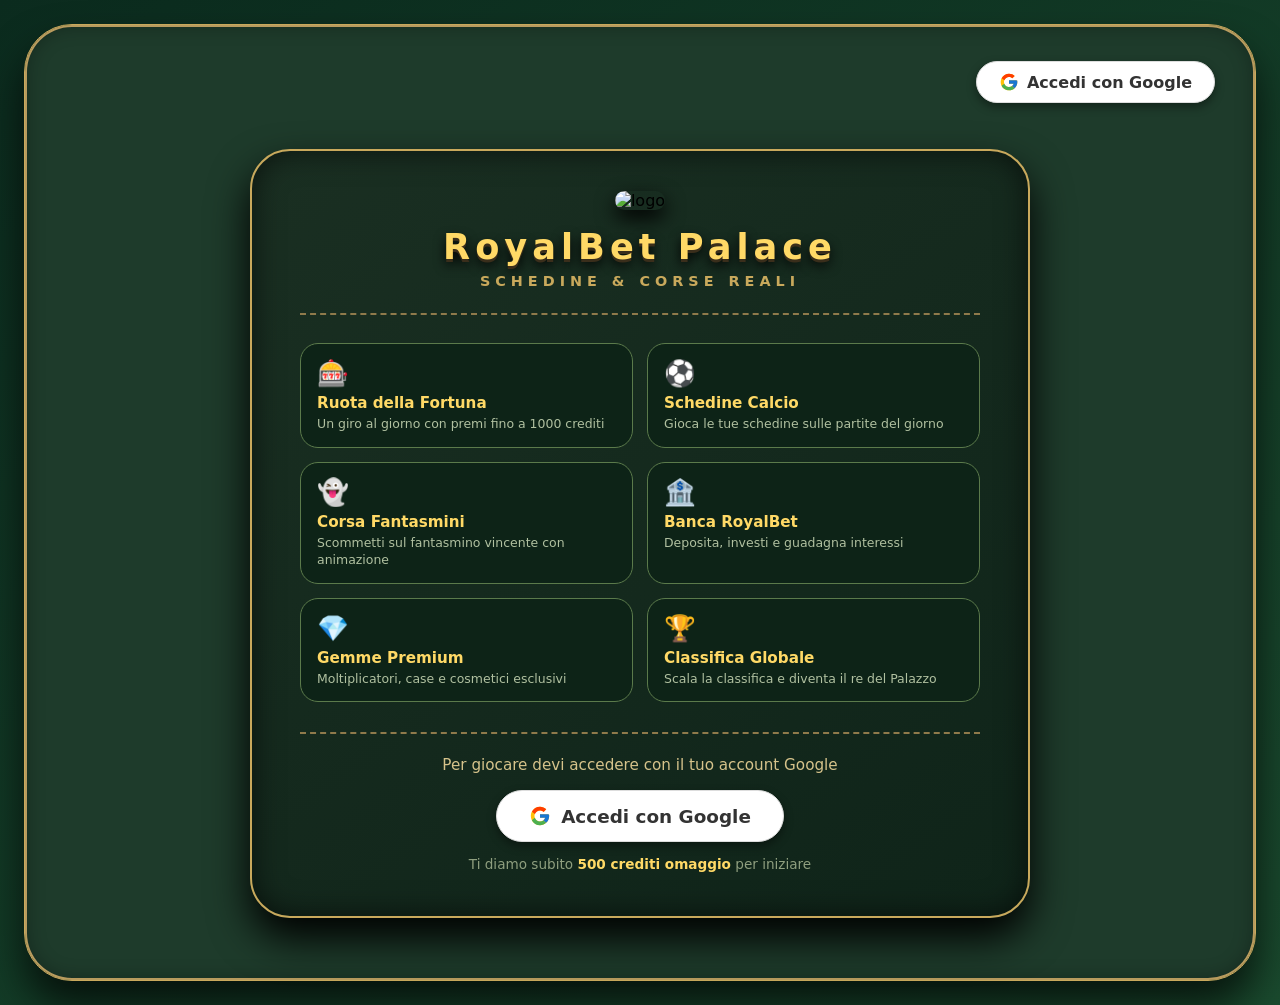
==== commit a096f1ed: "Update index.html" ====
--- a/index.html
+++ b/index.html
@@ -44,7 +44,7 @@
         <div class="feature-card">
           <div class="feature-icon">🎰</div>
           <div class="feature-title">Ruota della Fortuna</div>
-          <div class="feature-desc">Un giro gratis al giorno con premi fino a 1000 crediti</div>
+          <div class="feature-desc">Un giro al giorno con premi fino a 1000 crediti</div>
         </div>
         <div class="feature-card">
           <div class="feature-icon">⚽</div>
@@ -132,13 +132,14 @@
         <button class="nav-page" data-page="fantasmini">👻 Fantasmini</button>
         <button class="nav-page" data-page="banca">🏦 Banca</button>
         <button class="nav-page" data-page="gemme">💎 Gemme</button>
+        <button class="nav-page" data-page="halloween">🎃 Halloween</button>
         <button class="nav-page" data-page="classifica">🏆 Classifica</button>
         <button class="nav-page" data-page="codici">🎟️ Codici</button>
         <button class="nav-page" data-page="creatore">👑 Creatore</button>
       </nav>
     </header>
 
-    <!-- ===== PAGINA HOME ===== -->
+    <!-- ===== HOME ===== -->
     <section class="page active" id="page-home">
       <div class="page-title">
         <h2>BENVENUTO AL PALAZZO</h2>
@@ -149,7 +150,7 @@
         <div class="home-card" data-goto="ruota">
           <div class="home-card-icon">🎰</div>
           <h3>Ruota della Fortuna</h3>
-          <p>Gira una volta al giorno e vinci crediti o codici segreti</p>
+          <p>Gira una volta al giorno e vinci crediti, gemme o codici</p>
         </div>
         <div class="home-card" data-goto="calcio">
           <div class="home-card-icon">⚽</div>
@@ -171,14 +172,19 @@
           <h3>Gemme Premium</h3>
           <p>Moltiplicatori, case e cosmetici esclusivi</p>
         </div>
-      </div>
-    </section>
-
-    <!-- ===== PAGINA RUOTA ===== -->
+        <div class="home-card" data-goto="halloween">
+          <div class="home-card-icon">🎃</div>
+          <h3>Evento Halloween</h3>
+          <p>Dolcetto o Scherzetto e shop a tempo</p>
+        </div>
+      </div>
+    </section>
+
+    <!-- ===== RUOTA ===== -->
     <section class="page" id="page-ruota">
       <div class="page-title">
         <h2>🎰 RUOTA DELLA FORTUNA</h2>
-        <p>Un giro gratis ogni giorno · Vinci crediti o codici segreti</p>
+        <p>Un giro gratis ogni giorno · Vinci crediti, gemme o codici</p>
       </div>
 
       <div class="ruota-container">
@@ -199,7 +205,7 @@
         <div class="premio-tag"><span style="background:#1e5631"></span>+100 crediti</div>
         <div class="premio-tag"><span style="background:#7a2c2c"></span>Codice segreto</div>
         <div class="premio-tag"><span style="background:#1e5631"></span>+250 crediti</div>
-        <div class="premio-tag"><span style="background:#3a3a3a"></span>Niente</div>
+        <div class="premio-tag"><span style="background:#4a2a8a"></span>💎 Gemma</div>
         <div class="premio-tag"><span style="background:#1e5631"></span>+500 crediti</div>
         <div class="premio-tag"><span style="background:#a67c00"></span>+1000 crediti</div>
       </div>
@@ -207,7 +213,7 @@
       <div class="gioco-stats" id="statsRuota"></div>
     </section>
 
-    <!-- ===== PAGINA CALCIO ===== -->
+    <!-- ===== CALCIO ===== -->
     <section class="page" id="page-calcio">
       <div class="page-title">
         <h2>⚽ SCHEDINE CALCIO</h2>
@@ -228,7 +234,7 @@
       <div class="gioco-stats" id="statsCalcio"></div>
     </section>
 
-    <!-- ===== PAGINA FANTASMINI ===== -->
+    <!-- ===== FANTASMINI ===== -->
     <section class="page" id="page-fantasmini">
       <div class="page-title">
         <h2>👻 CORSA FANTASMINI</h2>
@@ -250,7 +256,7 @@
       <div class="gioco-stats" id="statsFantasmini"></div>
     </section>
 
-    <!-- ===== PAGINA BANCA ===== -->
+    <!-- ===== BANCA ===== -->
     <section class="page" id="page-banca">
       <div class="page-title">
         <h2>🏦 BANCA ROYALBET</h2>
@@ -272,7 +278,7 @@
 
         <div class="banca-card">
           <h3>📄 Prestito</h3>
-          <p>Chiedi fino a <strong>500 crediti</strong>, restituisci con <strong>+20% interesse in 7 giorni</strong></p>
+          <p>Chiedi fino a <strong>500 crediti</strong>, restituisci con <strong>+20% interesse</strong></p>
           <div class="banca-saldo">Prestito attuale: <span id="prestitoTotale">0</span> cr.</div>
           <div class="banca-azioni">
             <input type="number" id="importoPrestito" placeholder="Importo" min="100" max="500">
@@ -294,7 +300,7 @@
       </div>
     </section>
 
-    <!-- ===== PAGINA GEMME ===== -->
+    <!-- ===== GEMME ===== -->
     <section class="page" id="page-gemme">
       <div class="page-title">
         <h2>💎 GEMME</h2>
@@ -315,7 +321,7 @@
           <div class="gemma-info-card">
             <div class="gemma-info-icon">🎰</div>
             <div class="gemma-info-title">Ruota della Fortuna</div>
-            <div class="gemma-info-desc">5% di probabilità ad ogni giro</div>
+            <div class="gemma-info-desc">1 spicchio su 8 regala una gemma</div>
           </div>
           <div class="gemma-info-card">
             <div class="gemma-info-icon">🎁</div>
@@ -323,14 +329,14 @@
             <div class="gemma-info-desc">1 gemma ogni 7 giorni di fila</div>
           </div>
           <div class="gemma-info-card">
-            <div class="gemma-info-icon">🏆</div>
-            <div class="gemma-info-title">Trofei</div>
-            <div class="gemma-info-desc">Sblocca obiettivi per gemme bonus</div>
-          </div>
-          <div class="gemma-info-card">
             <div class="gemma-info-icon">🎃</div>
             <div class="gemma-info-title">Evento Halloween</div>
             <div class="gemma-info-desc">Compra gemme con le Zucche a ottobre</div>
+          </div>
+          <div class="gemma-info-card">
+            <div class="gemma-info-icon">👑</div>
+            <div class="gemma-info-title">Trofei</div>
+            <div class="gemma-info-desc">Sblocca obiettivi per gemme bonus</div>
           </div>
         </div>
 
@@ -393,7 +399,98 @@
       </div>
     </section>
 
-    <!-- ===== PAGINA CLASSIFICA ===== -->
+    <!-- ===== HALLOWEEN ===== -->
+    <section class="page" id="page-halloween">
+      <div class="page-title">
+        <h2>🎃 EVENTO HALLOWEEN</h2>
+        <p>Attivo solo dal 1 al 31 ottobre</p>
+      </div>
+
+      <div class="halloween-container">
+        <div class="halloween-header">
+          <img src="https://i.imgur.com/bBYgnL0.png" alt="zucca" class="zucca-big-icon">
+          <div class="zucche-count">
+            <span class="zucche-label">LE TUE ZUCche</span>
+            <span id="zuccheGrandiDisplay" class="zucche-value">0</span>
+          </div>
+        </div>
+
+        <div class="dolcetto-box">
+          <h3 class="halloween-titolo">🍬 DOLCETTO O SCHERZETTO</h3>
+          <p class="dolcetto-desc">Bussa alla porta una volta ogni 3 ore. Puoi ricevere Dolcetti (Zucche) o Scherzetti (perdita crediti)</p>
+          <button class="play-btn big" id="btnDolcetto">🍬 BUSSA ALLA PORTA</button>
+          <div class="dolcetto-timer" id="timerDolcetto">Disponibile ora!</div>
+        </div>
+
+        <h3 class="halloween-titolo">🛒 SHOP HALLOWEEN</h3>
+        <p class="shop-halloween-desc">Compra crediti, gemme o cosmetici esclusivi con le tue Zucche</p>
+
+        <div class="halloween-shop-grid">
+          <div class="halloween-card">
+            <div class="halloween-card-title">💰 500 Crediti</div>
+            <div class="halloween-card-price">20 🎃</div>
+            <button class="play-btn small btn-halloween" data-halloween="soldi-500">COMPRA</button>
+          </div>
+          <div class="halloween-card">
+            <div class="halloween-card-title">💰 2000 Crediti</div>
+            <div class="halloween-card-price">60 🎃</div>
+            <button class="play-btn small btn-halloween" data-halloween="soldi-2000">COMPRA</button>
+          </div>
+          <div class="halloween-card">
+            <div class="halloween-card-title">💰 10000 Crediti</div>
+            <div class="halloween-card-price">200 🎃</div>
+            <button class="play-btn small btn-halloween" data-halloween="soldi-10000">COMPRA</button>
+          </div>
+          <div class="halloween-card">
+            <div class="halloween-card-title">💎 1 Gemma</div>
+            <div class="halloween-card-price">15 🎃</div>
+            <button class="play-btn small btn-halloween" data-halloween="gemma-1">COMPRA</button>
+          </div>
+          <div class="halloween-card">
+            <div class="halloween-card-title">💎 5 Gemme</div>
+            <div class="halloween-card-price">60 🎃</div>
+            <button class="play-btn small btn-halloween" data-halloween="gemma-5">COMPRA</button>
+          </div>
+          <div class="halloween-card">
+            <div class="halloween-card-title">💎 15 Gemme</div>
+            <div class="halloween-card-price">150 🎃</div>
+            <button class="play-btn small btn-halloween" data-halloween="gemma-15">COMPRA</button>
+          </div>
+          <div class="halloween-card">
+            <div class="halloween-card-title">🎃 Cornice Zucca</div>
+            <div class="halloween-card-price">40 🎃</div>
+            <button class="play-btn small btn-halloween" data-halloween="cornice-zucca">COMPRA</button>
+          </div>
+          <div class="halloween-card">
+            <div class="halloween-card-title">🕸️ Cornice Ragnatela</div>
+            <div class="halloween-card-price">60 🎃</div>
+            <button class="play-btn small btn-halloween" data-halloween="cornice-ragno">COMPRA</button>
+          </div>
+          <div class="halloween-card">
+            <div class="halloween-card-title">🦇 Badge Pipistrello</div>
+            <div class="halloween-card-price">80 🎃</div>
+            <button class="play-btn small btn-halloween" data-halloween="badge-pipistrello">COMPRA</button>
+          </div>
+          <div class="halloween-card">
+            <div class="halloween-card-title">💀 Badge Teschio</div>
+            <div class="halloween-card-price">100 🎃</div>
+            <button class="play-btn small btn-halloween" data-halloween="badge-teschio">COMPRA</button>
+          </div>
+          <div class="halloween-card">
+            <div class="halloween-card-title">🌑 Tema Scuro</div>
+            <div class="halloween-card-price">150 🎃</div>
+            <button class="play-btn small btn-halloween" data-halloween="tema-scuro">COMPRA</button>
+          </div>
+          <div class="halloween-card">
+            <div class="halloween-card-title">👻 Skin Fantasma</div>
+            <div class="halloween-card-price">200 🎃</div>
+            <button class="play-btn small btn-halloween" data-halloween="skin-fantasmino">COMPRA</button>
+          </div>
+        </div>
+      </div>
+    </section>
+
+    <!-- ===== CLASSIFICA ===== -->
     <section class="page" id="page-classifica">
       <div class="page-title">
         <h2>🏆 CLASSIFICA GLOBALE</h2>
@@ -408,7 +505,7 @@
       <div class="classifica-list" id="classificaList">Caricamento...</div>
     </section>
 
-    <!-- ===== PAGINA CODICI ===== -->
+    <!-- ===== CODICI ===== -->
     <section class="page" id="page-codici">
       <div class="page-title">
         <h2>🎟️ RISCATTA CODICE</h2>
@@ -435,7 +532,7 @@
       </div>
     </section>
 
-    <!-- ===== PAGINA CREATORE ===== -->
+    <!-- ===== CREATORE ===== -->
     <section class="page" id="page-creatore">
       <div class="page-title">
         <h2>👑 IL CREATORE</h2>
@@ -456,7 +553,7 @@
 
         <div class="creatore-stats">
           <div class="creatore-stat">
-            <div class="stat-num">9</div>
+            <div class="stat-num">10</div>
             <div class="stat-label">Giochi</div>
           </div>
           <div class="creatore-stat">
@@ -514,13 +611,18 @@
     </div>
 
     <div class="profilo-field">
-      <label>Colore nome (sbloccabile con codici o gemme)</label>
+      <label>Colore nome</label>
       <div class="profilo-colori" id="profiloColori"></div>
     </div>
 
     <div class="profilo-field">
-      <label>Badge (sbloccabile con codici o gemme)</label>
+      <label>Badge</label>
       <div class="profilo-badge" id="profiloBadge"></div>
+    </div>
+
+    <div class="profilo-field">
+      <label>Cornice avatar (shop Halloween)</label>
+      <div class="profilo-badge" id="profiloCornici"></div>
     </div>
 
     <div class="profilo-field readonly">
@@ -575,6 +677,7 @@
 <script src="js/calcio.js"></script>
 <script src="js/fantasmini.js"></script>
 <script src="js/negozio.js"></script>
+<script src="js/halloween.js"></script>
 <script src="js/script.js"></script>
 </body>
 </html>
--- a/css/style.css
+++ b/css/style.css
@@ -1752,3 +1752,161 @@
   .currency-value { font-size: 1.1rem; }
   .currency-icon { width: 32px !important; height: 32px !important; }
 }
+/* ========== PAGINA HALLOWEEN ========== */
+#page-halloween {
+  background: linear-gradient(145deg, #2a0f0a 0%, #4a1a0a 100%);
+  border-radius: 40px;
+  padding: 28px;
+  border: 2px solid #ff8020;
+  box-shadow: inset 0 0 40px #8a3a0a55, 0 20px 40px black;
+  margin-top: 20px;
+}
+
+#page-halloween .page-title h2 {
+  color: #ffb050;
+  text-shadow: 0 4px 0 #3a1500, 0 8px 15px black;
+}
+
+#page-halloween .page-title p {
+  color: #ffa060;
+}
+
+.halloween-container {
+  max-width: 1100px;
+  margin: 0 auto;
+}
+
+.halloween-header {
+  display: flex;
+  align-items: center;
+  justify-content: center;
+  gap: 28px;
+  background: #1a0805;
+  border: 2px solid #ff8020;
+  border-radius: 30px;
+  padding: 22px 36px;
+  margin-bottom: 28px;
+  box-shadow: 0 0 30px #ff802044;
+}
+
+.zucca-big-icon {
+  width: 100px !important;
+  height: 100px !important;
+  max-width: 100px;
+  object-fit: contain;
+  filter: drop-shadow(0 0 20px #ff8020);
+  animation: zucca-pulse 2s infinite ease-in-out;
+}
+
+@keyframes zucca-pulse {
+  0%, 100% { transform: scale(1) rotate(-3deg); }
+  50% { transform: scale(1.08) rotate(3deg); }
+}
+
+.zucche-count {
+  display: flex;
+  flex-direction: column;
+}
+
+.zucche-label {
+  font-size: 0.85rem;
+  color: #ffa060;
+  letter-spacing: 3px;
+  font-weight: 600;
+}
+
+.zucche-value {
+  font-size: 2.8rem;
+  font-weight: 900;
+  color: #ffb050;
+  text-shadow: 0 4px 0 #3a1500, 0 8px 15px black;
+}
+
+.halloween-titolo {
+  color: #ffb050;
+  letter-spacing: 3px;
+  font-size: 1.3rem;
+  margin: 28px 0 14px;
+  text-align: center;
+  text-shadow: 0 2px 0 #3a1500;
+}
+
+.shop-halloween-desc {
+  color: #ffa060;
+  text-align: center;
+  margin-bottom: 20px;
+  font-size: 0.95rem;
+}
+
+.dolcetto-box {
+  background: #1a0805;
+  border: 2px dashed #ff8020;
+  border-radius: 28px;
+  padding: 28px;
+  text-align: center;
+  margin-bottom: 30px;
+}
+
+.dolcetto-desc {
+  color: #ffa060;
+  margin-bottom: 18px;
+  font-size: 0.95rem;
+  line-height: 1.5;
+}
+
+.dolcetto-timer {
+  color: #ffd966;
+  margin-top: 14px;
+  font-weight: 700;
+  letter-spacing: 1px;
+}
+
+.halloween-shop-grid {
+  display: grid;
+  grid-template-columns: repeat(auto-fit, minmax(200px, 1fr));
+  gap: 16px;
+}
+
+.halloween-card {
+  background: linear-gradient(145deg, #2a1208, #1a0805);
+  border: 2px solid #b05020;
+  border-radius: 22px;
+  padding: 18px;
+  display: flex;
+  flex-direction: column;
+  gap: 10px;
+  text-align: center;
+  transition: 0.2s;
+}
+
+.halloween-card:hover {
+  transform: translateY(-4px);
+  border-color: #ffb050;
+  box-shadow: 0 12px 25px black, 0 0 25px #ff802044;
+}
+
+.halloween-card-title {
+  color: #ffb050;
+  font-weight: 800;
+  font-size: 1rem;
+}
+
+.halloween-card-price {
+  color: #ffd966;
+  font-weight: 900;
+  font-size: 1.3rem;
+  margin: 6px 0;
+}
+
+.halloween-card .play-btn {
+  background: linear-gradient(145deg, #ff8020, #b05020);
+  border-color: #ffb050;
+  color: #fff;
+  width: 100%;
+}
+
+.halloween-card .play-btn:disabled {
+  background: #444;
+  color: #888;
+  border-color: #666;
+}
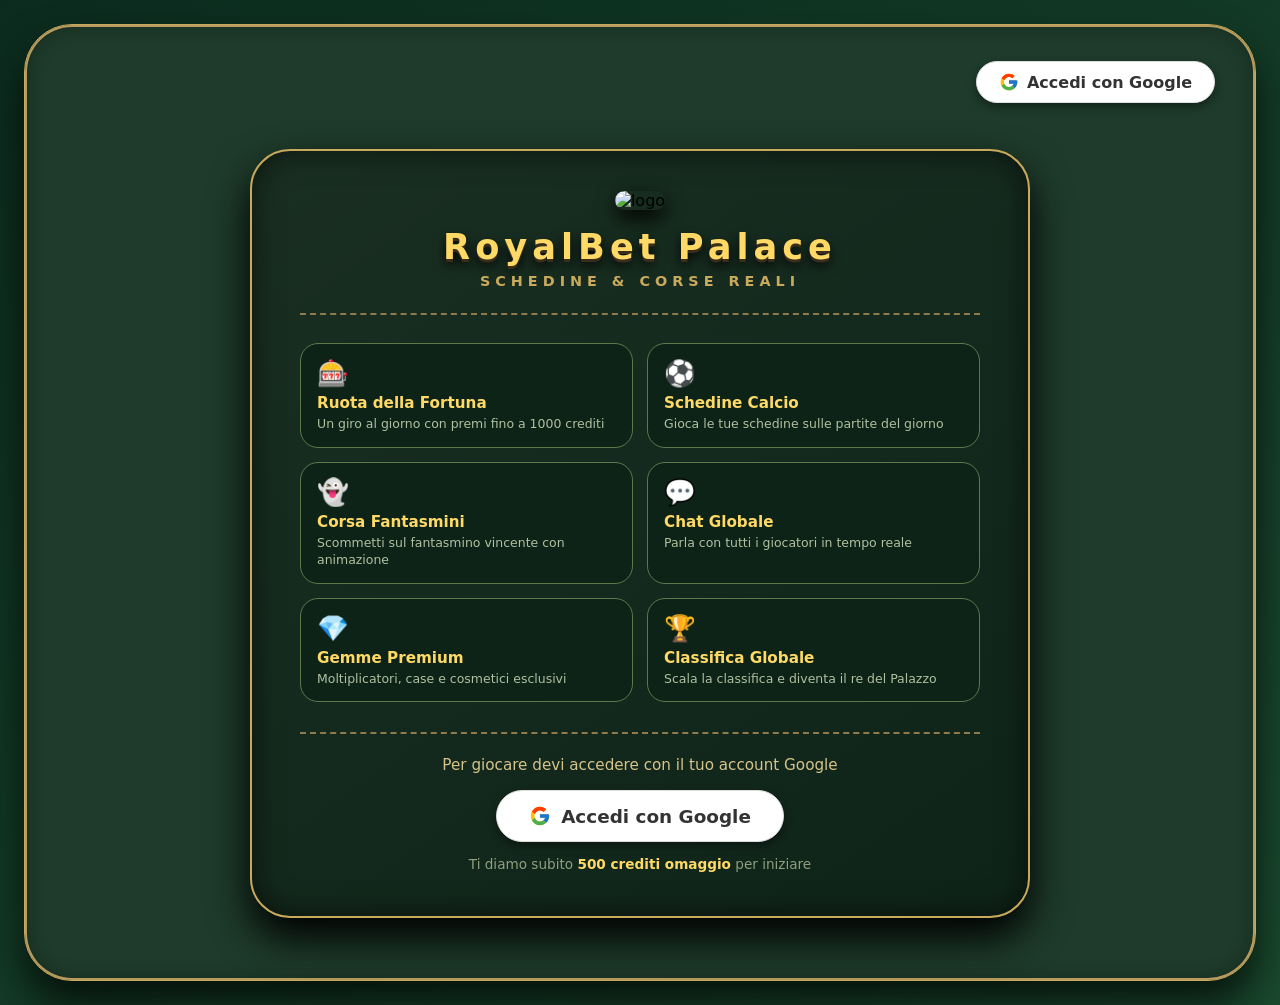
==== commit 1a788344: "Update index.html" ====
--- a/index.html
+++ b/index.html
@@ -5,7 +5,13 @@
   <meta name="viewport" content="width=device-width, initial-scale=1.0">
   <title>RoyalBet Palace · Schedine & Fantasmini</title>
   <link rel="icon" type="image/png" href="https://i.imgur.com/GRyTgji.png">
-  <link rel="stylesheet" href="css/style.css">
+
+  <!-- CSS diviso in 5 file -->
+  <link rel="stylesheet" href="css/main.css">
+  <link rel="stylesheet" href="css/pages.css">
+  <link rel="stylesheet" href="css/components.css">
+  <link rel="stylesheet" href="css/themes.css">
+  <link rel="stylesheet" href="css/responsive.css">
 </head>
 <body>
 <div class="casino-container">
@@ -57,9 +63,9 @@
           <div class="feature-desc">Scommetti sul fantasmino vincente con animazione</div>
         </div>
         <div class="feature-card">
-          <div class="feature-icon">🏦</div>
-          <div class="feature-title">Banca RoyalBet</div>
-          <div class="feature-desc">Deposita, investi e guadagna interessi</div>
+          <div class="feature-icon">💬</div>
+          <div class="feature-title">Chat Globale</div>
+          <div class="feature-desc">Parla con tutti i giocatori in tempo reale</div>
         </div>
         <div class="feature-card">
           <div class="feature-icon">💎</div>
@@ -130,12 +136,14 @@
         <button class="nav-page" data-page="ruota">🎰 Ruota</button>
         <button class="nav-page" data-page="calcio">⚽ Calcio</button>
         <button class="nav-page" data-page="fantasmini">👻 Fantasmini</button>
+        <button class="nav-page" data-page="chat">💬 Chat</button>
         <button class="nav-page" data-page="banca">🏦 Banca</button>
         <button class="nav-page" data-page="gemme">💎 Gemme</button>
         <button class="nav-page" data-page="halloween">🎃 Halloween</button>
         <button class="nav-page" data-page="classifica">🏆 Classifica</button>
         <button class="nav-page" data-page="codici">🎟️ Codici</button>
         <button class="nav-page" data-page="creatore">👑 Creatore</button>
+        <button class="nav-page nav-admin" data-page="admin" id="navAdmin" style="display:none;">👨‍💻 Admin</button>
       </nav>
     </header>
 
@@ -161,6 +169,11 @@
           <div class="home-card-icon">👻</div>
           <h3>Corsa Fantasmini</h3>
           <p>Scommetti sul fantasmino più veloce</p>
+        </div>
+        <div class="home-card" data-goto="chat">
+          <div class="home-card-icon">💬</div>
+          <h3>Chat Globale</h3>
+          <p>Parla con tutti i giocatori del Palazzo</p>
         </div>
         <div class="home-card" data-goto="banca">
           <div class="home-card-icon">🏦</div>
@@ -256,6 +269,34 @@
       <div class="gioco-stats" id="statsFantasmini"></div>
     </section>
 
+    <!-- ===== CHAT ===== -->
+    <section class="page" id="page-chat">
+      <div class="page-title">
+        <h2>💬 CHAT GLOBALE</h2>
+        <p>Parla con tutti i giocatori del Palazzo</p>
+      </div>
+
+      <div class="chat-container">
+        <div class="chat-header">
+          <div class="chat-title">💬 Stanza Generale</div>
+          <div class="chat-online">
+            <span class="chat-online-dot"></span>
+            <span id="chatOnlineCount">0</span> online
+          </div>
+        </div>
+
+        <div class="chat-messages" id="chatMessages">
+          <div class="chat-loading">Caricamento messaggi...</div>
+        </div>
+
+        <div class="chat-input-bar">
+          <input type="text" id="chatInput" placeholder="Scrivi un messaggio..." maxlength="200" autocomplete="off">
+          <button class="chat-send-btn" id="chatSendBtn">➤</button>
+        </div>
+        <div class="chat-hint">Premi <strong>Invio</strong> per inviare · Max 200 caratteri</div>
+      </div>
+    </section>
+
     <!-- ===== BANCA ===== -->
     <section class="page" id="page-banca">
       <div class="page-title">
@@ -367,6 +408,12 @@
             <button class="play-btn small btn-compra" data-shop="badge-corona">COMPRA</button>
           </div>
           <div class="gemma-shop-card">
+            <div class="gemma-shop-title">🐴 Cavallo da Corsa</div>
+            <div class="gemma-shop-desc">Cambia l'aspetto dei fantasmini in cavalli</div>
+            <div class="gemma-shop-price">50 💎</div>
+            <button class="play-btn small btn-compra" data-shop="skin-cavalli">COMPRA</button>
+          </div>
+          <div class="gemma-shop-card">
             <div class="gemma-shop-title">🏠 Baracca</div>
             <div class="gemma-shop-desc">Genera 1 credito al minuto (max 10)</div>
             <div class="gemma-shop-price">25 💎</div>
@@ -482,7 +529,7 @@
             <button class="play-btn small btn-halloween" data-halloween="tema-scuro">COMPRA</button>
           </div>
           <div class="halloween-card">
-            <div class="halloween-card-title">👻 Skin Fantasma</div>
+            <div class="halloween-card-title">👻 Skin Halloween</div>
             <div class="halloween-card-price">200 🎃</div>
             <button class="play-btn small btn-halloween" data-halloween="skin-fantasmino">COMPRA</button>
           </div>
@@ -514,7 +561,7 @@
 
       <div class="codici-panel">
         <div class="codici-input-wrap">
-          <input type="text" id="inputCodice" placeholder="ROYAL-XXXX-XXXX" maxlength="20">
+          <input type="text" id="inputCodice" placeholder="ROYAL-XXXX-XXXX" maxlength="30">
           <button class="play-btn" id="btnRiscattaCodice">RISCATTA</button>
         </div>
         <div class="codici-messaggio" id="codiciMessaggio"></div>
@@ -553,7 +600,7 @@
 
         <div class="creatore-stats">
           <div class="creatore-stat">
-            <div class="stat-num">10</div>
+            <div class="stat-num">11</div>
             <div class="stat-label">Giochi</div>
           </div>
           <div class="creatore-stat">
@@ -567,6 +614,70 @@
         </div>
 
         <button class="play-btn follow-btn" id="btnSegui">SEGUI</button>
+      </div>
+    </section>
+
+    <!-- ===== ADMIN (nascosta finché non attivi il codice) ===== -->
+    <section class="page" id="page-admin">
+      <div class="page-title">
+        <h2>👨‍💻 PANNELLO ADMIN</h2>
+        <p>Accesso riservato · Santos_Lukas</p>
+      </div>
+
+      <div class="admin-container">
+        <div class="admin-banner">
+          <div class="admin-banner-icon">⚡</div>
+          <div>
+            <div class="admin-banner-title">MODALITÀ ADMIN ATTIVA</div>
+            <div class="admin-banner-sub">Benvenuto nel pannello di controllo segreto</div>
+          </div>
+        </div>
+
+        <h3 class="admin-titolo">💎 GENERATORE RISORSE</h3>
+        <div class="admin-actions-grid">
+          <button class="admin-action-btn admin-gold" id="adminCrediti">
+            <div class="admin-action-icon">🪙</div>
+            <div class="admin-action-title">+1.000.000 Crediti</div>
+            <div class="admin-action-desc">Crediti infiniti istantanei</div>
+          </button>
+          <button class="admin-action-btn admin-purple" id="adminGemme">
+            <div class="admin-action-icon">💎</div>
+            <div class="admin-action-title">+10.000 Gemme</div>
+            <div class="admin-action-desc">Gemme premium illimitate</div>
+          </button>
+          <button class="admin-action-btn admin-orange" id="adminZucche">
+            <div class="admin-action-icon">🎃</div>
+            <div class="admin-action-title">+10.000 Zucche</div>
+            <div class="admin-action-desc">Zucche Halloween illimitate</div>
+          </button>
+          <button class="admin-action-btn admin-red" id="adminReset">
+            <div class="admin-action-icon">💥</div>
+            <div class="admin-action-title">Reset Saldo</div>
+            <div class="admin-action-desc">Azzera crediti e gemme</div>
+          </button>
+        </div>
+
+        <h3 class="admin-titolo">👥 LISTA UTENTI</h3>
+        <div class="admin-users" id="adminUsers">
+          <div class="admin-loading">Caricamento utenti...</div>
+        </div>
+
+        <h3 class="admin-titolo">🚫 BAN & MODERAZIONE</h3>
+        <div class="admin-ban-box">
+          <p class="admin-ban-desc">Inserisci l'UID di un utente per bannarlo dalla chat (o per sbannarlo)</p>
+          <div class="admin-ban-input">
+            <input type="text" id="adminBanUid" placeholder="UID utente (es: skO8NCol5oQKHq1vRTKWSU9TEk82)">
+            <button class="play-btn small" id="adminBanBtn">BANNA</button>
+            <button class="play-btn small" id="adminUnbanBtn">SBANNA</button>
+          </div>
+          <div class="admin-ban-list" id="adminBanList">
+            <p class="admin-empty">Nessun utente bannato</p>
+          </div>
+        </div>
+
+        <div class="admin-footer">
+          <button class="play-btn small admin-exit-btn" id="adminExit">DISATTIVA MODALITÀ ADMIN</button>
+        </div>
       </div>
     </section>
 
@@ -625,6 +736,11 @@
       <div class="profilo-badge" id="profiloCornici"></div>
     </div>
 
+    <div class="profilo-field">
+      <label>Skin fantasmini</label>
+      <div class="profilo-badge" id="profiloSkin"></div>
+    </div>
+
     <div class="profilo-field readonly">
       <label>Crediti attuali</label>
       <div class="profilo-crediti" id="profiloCrediti">500</div>
@@ -642,7 +758,7 @@
 <script type="module">
   import { initializeApp } from "https://www.gstatic.com/firebasejs/10.12.0/firebase-app.js";
   import { getAuth, GoogleAuthProvider, signInWithPopup, signOut, onAuthStateChanged } from "https://www.gstatic.com/firebasejs/10.12.0/firebase-auth.js";
-  import { getDatabase, ref, get, set, update } from "https://www.gstatic.com/firebasejs/10.12.0/firebase-database.js";
+  import { getDatabase, ref, get, set, update, push, onValue, remove, serverTimestamp, query, limitToLast, off } from "https://www.gstatic.com/firebasejs/10.12.0/firebase-database.js";
 
   const firebaseConfig = {
     apiKey: "AIzaSyAuxFBaMQxn9aFuRD5TqTnLOjELQB4EWZE",
@@ -663,7 +779,8 @@
   window.FB = {
     auth, db, provider,
     signInWithPopup, signOut, onAuthStateChanged,
-    ref, get, set, update
+    ref, get, set, update, push, onValue, remove, serverTimestamp,
+    query, limitToLast, off
   };
 
   window.dispatchEvent(new Event('firebaseReady'));
@@ -678,6 +795,8 @@
 <script src="js/fantasmini.js"></script>
 <script src="js/negozio.js"></script>
 <script src="js/halloween.js"></script>
+<script src="js/chat.js"></script>
+<script src="js/admin.js"></script>
 <script src="js/script.js"></script>
 </body>
 </html>
--- a/css/main.css
+++ b/css/main.css
@@ -0,0 +1,328 @@
+/* ============================================================
+   ROYALBET PALACE — MAIN.CSS
+   Reset, base, layout, header, valute, menu
+   ============================================================ */
+
+/* ===== RESET ===== */
+* {
+  box-sizing: border-box;
+  margin: 0;
+  padding: 0;
+}
+
+body {
+  background: linear-gradient(145deg, #0b2b1e 0%, #1a4a2e 100%);
+  font-family: 'Segoe UI', Roboto, system-ui, sans-serif;
+  display: flex;
+  justify-content: center;
+  align-items: flex-start;
+  min-height: 100vh;
+  padding: 24px;
+}
+
+.casino-container {
+  max-width: 1500px;
+  width: 100%;
+  background: #1e3b2b;
+  border-radius: 48px;
+  padding: 32px 40px;
+  box-shadow: 0 25px 40px rgba(0, 0, 0, 0.7), inset 0 0 0 2px #b89b5e, inset 0 0 20px #00000055;
+  border: 1px solid #c9a95c;
+}
+
+/* ===== BARRA UTENTE ===== */
+.user-bar {
+  display: flex;
+  justify-content: flex-end;
+  align-items: center;
+  margin-bottom: 12px;
+  min-height: 50px;
+}
+
+.login-btn {
+  display: flex;
+  align-items: center;
+  background: #ffffff;
+  color: #333;
+  border: 1px solid #ddd;
+  border-radius: 40px;
+  padding: 10px 22px;
+  font-size: 1rem;
+  font-weight: 600;
+  cursor: pointer;
+  box-shadow: 0 4px 10px rgba(0, 0, 0, 0.4);
+  font-family: inherit;
+  transition: 0.15s;
+}
+
+.login-btn:hover {
+  transform: translateY(-2px);
+}
+
+#userLoggedIn {
+  display: flex;
+  align-items: center;
+  gap: 14px;
+  background: #0d1f12;
+  border: 1px solid #b1964b;
+  border-radius: 60px;
+  padding: 8px 18px 8px 8px;
+  box-shadow: inset 0 0 15px black;
+}
+
+.user-avatar {
+  width: 44px;
+  height: 44px;
+  border-radius: 50%;
+  border: 2px solid #ffd966;
+  object-fit: cover;
+  background: #0a1a10;
+  transition: 0.3s;
+}
+
+.user-name {
+  color: #ffd966;
+  font-weight: 700;
+  font-size: 1rem;
+  letter-spacing: 1px;
+  text-shadow: 0 2px 3px black;
+}
+
+.logout-btn {
+  background: #7a2c2c;
+  color: #fff;
+  border: none;
+  border-radius: 30px;
+  padding: 8px 18px;
+  font-weight: 700;
+  font-size: 0.9rem;
+  cursor: pointer;
+  font-family: inherit;
+}
+
+.logout-btn:hover {
+  background: #a33636;
+}
+
+.nav-btn {
+  background: #2b4b33;
+  color: #ffd966;
+  border: 1px solid #b1964b;
+  border-radius: 30px;
+  padding: 8px 18px;
+  font-weight: 700;
+  font-size: 0.9rem;
+  cursor: pointer;
+  font-family: inherit;
+  transition: background 0.15s;
+}
+
+.nav-btn:hover {
+  background: #3d6b48;
+}
+
+/* ===== HEADER ===== */
+.main-header {
+  text-align: center;
+  margin-bottom: 28px;
+}
+
+.logo-wrap {
+  text-align: center;
+  margin-bottom: 8px;
+}
+
+.logo-img {
+  height: 100px;
+  border-radius: 16px;
+  box-shadow: 0 8px 20px black;
+}
+
+.brand-subtitle {
+  text-align: center;
+  font-size: 0.95rem;
+  letter-spacing: 6px;
+  color: #c9a95c;
+  text-transform: uppercase;
+  margin-bottom: 18px;
+  text-shadow: 0 2px 4px black;
+  font-weight: 600;
+}
+
+/* ===== BARRA VALUTE ===== */
+.currency-bar {
+  display: flex;
+  justify-content: center;
+  gap: 16px;
+  flex-wrap: wrap;
+  margin-bottom: 22px;
+}
+
+.currency-item {
+  display: flex;
+  align-items: center;
+  gap: 12px;
+  background: #0d1f12;
+  padding: 8px 20px;
+  border-radius: 60px;
+  border: 1px solid #b1964b;
+  box-shadow: inset 0 0 15px black;
+  min-width: 140px;
+}
+
+.currency-icon {
+  width: 44px !important;
+  height: 44px !important;
+  max-width: 44px;
+  max-height: 44px;
+  object-fit: contain;
+  image-rendering: pixelated;
+  image-rendering: -moz-crisp-edges;
+  image-rendering: crisp-edges;
+  filter: drop-shadow(0 2px 4px black);
+}
+
+.currency-info {
+  display: flex;
+  flex-direction: column;
+  align-items: flex-start;
+  line-height: 1.1;
+}
+
+.currency-label {
+  font-size: 0.65rem;
+  color: #d6c38b;
+  letter-spacing: 2px;
+  font-weight: 600;
+  text-transform: uppercase;
+}
+
+.currency-value {
+  font-weight: 900;
+  font-size: 1.35rem;
+  color: #ffd966;
+  letter-spacing: 1px;
+  text-shadow: 0 2px 3px black;
+}
+
+/* ===== MENU ===== */
+.main-nav {
+  display: flex;
+  flex-wrap: wrap;
+  justify-content: center;
+  gap: 8px;
+  padding: 14px 18px;
+  background: #14281c;
+  border-radius: 30px;
+  border: 1px solid #8f7a4b;
+  box-shadow: inset 0 0 15px #00000088;
+}
+
+.nav-page {
+  background: #0d2317;
+  color: #f5e7b0;
+  border: 1px solid #5b7a4b;
+  border-radius: 40px;
+  padding: 9px 18px;
+  font-weight: 700;
+  font-size: 0.9rem;
+  cursor: pointer;
+  font-family: inherit;
+  transition: 0.15s;
+}
+
+.nav-page:hover {
+  background: #1e3d28;
+  border-color: #ffd966;
+}
+
+.nav-page.active {
+  background: #c9a74b;
+  color: #152010;
+  border-color: #fff5d0;
+  box-shadow: 0 0 15px #ffd96655;
+}
+
+/* ===== PAGINE (router) ===== */
+.page {
+  display: none;
+  animation: fadeIn 0.3s ease;
+}
+
+.page.active {
+  display: block;
+}
+
+.page-title {
+  text-align: center;
+  margin-bottom: 28px;
+}
+
+.page-title h2 {
+  font-size: 2rem;
+  color: #ffd966;
+  letter-spacing: 3px;
+  text-shadow: 0 4px 0 #3a2e1b, 0 8px 12px black;
+  margin-bottom: 8px;
+}
+
+.page-title p {
+  color: #d6c38b;
+  font-size: 0.95rem;
+  letter-spacing: 1.5px;
+  text-transform: uppercase;
+}
+
+/* ===== ANIMAZIONI BASE ===== */
+@keyframes fadeIn {
+  from { opacity: 0; }
+  to { opacity: 1; }
+}
+
+@keyframes popIn {
+  0% { transform: scale(0.3); opacity: 0; }
+  60% { transform: scale(1.08); opacity: 1; }
+  100% { transform: scale(1); }
+}
+
+@keyframes rainbow-slide {
+  0%   { background-position: 0% center; }
+  100% { background-position: 200% center; }
+}
+
+@keyframes gemma-pulse {
+  0%, 100% { transform: scale(1); }
+  50% { transform: scale(1.08); }
+}
+
+@keyframes zucca-pulse {
+  0%, 100% { transform: scale(1) rotate(-3deg); }
+  50% { transform: scale(1.08) rotate(3deg); }
+}
+
+@keyframes fantasmino-bob {
+  from { transform: translateY(0); }
+  to   { transform: translateY(-6px); }
+}
+
+@keyframes cornice-pulse {
+  from { box-shadow: 0 0 15px #ff8020; }
+  to   { box-shadow: 0 0 25px #ffb050, 0 0 40px #ff8020; }
+}
+
+/* ===== CONFETTI CANVAS ===== */
+#confettiCanvas {
+  position: fixed;
+  inset: 0;
+  pointer-events: none;
+  z-index: 9998;
+  display: none;
+}
+
+/* ===== FOOTER ===== */
+.footer-credits {
+  text-align: center;
+  padding: 24px 0 0;
+  color: #c9a95c;
+  font-size: 0.85rem;
+}
--- a/css/pages.css
+++ b/css/pages.css
@@ -0,0 +1,924 @@
+/* ============================================================
+   ROYALBET PALACE — PAGES.CSS
+   Home, Ruota, Calcio, Fantasmini, Banca, Classifica, Codici, Creatore
+   ============================================================ */
+
+/* ===== HOME ===== */
+.home-grid {
+  display: grid;
+  grid-template-columns: repeat(auto-fit, minmax(220px, 1fr));
+  gap: 20px;
+  margin-bottom: 30px;
+}
+
+.home-card {
+  background: linear-gradient(145deg, #1a2f22, #0f2419);
+  border: 2px solid #5b7a4b;
+  border-radius: 28px;
+  padding: 24px 18px;
+  text-align: center;
+  cursor: pointer;
+  transition: 0.2s;
+  box-shadow: inset 0 0 20px #00000088;
+}
+
+.home-card:hover {
+  transform: translateY(-6px);
+  border-color: #ffd966;
+  box-shadow: 0 12px 25px black, 0 0 20px #ffd96633;
+}
+
+.home-card-icon {
+  font-size: 3rem;
+  margin-bottom: 12px;
+  display: block;
+  filter: drop-shadow(0 4px 8px black);
+}
+
+.home-card h3 {
+  color: #ffd966;
+  font-size: 1.15rem;
+  margin-bottom: 8px;
+}
+
+.home-card p {
+  color: #b0c0a0;
+  font-size: 0.85rem;
+  line-height: 1.4;
+}
+
+/* ===== LOGIN WALL ===== */
+.login-wall {
+  display: flex;
+  justify-content: center;
+  align-items: center;
+  min-height: 70vh;
+  padding: 30px 20px;
+}
+
+.login-wall-box {
+  background: linear-gradient(145deg, #1a2f22, #0f2419);
+  border: 2px solid #c9a95c;
+  border-radius: 40px;
+  padding: 40px 48px 44px;
+  text-align: center;
+  box-shadow: inset 0 0 30px #00000099, 0 20px 40px black;
+  max-width: 780px;
+  width: 100%;
+}
+
+.login-hero {
+  margin-bottom: 28px;
+  padding-bottom: 24px;
+  border-bottom: 2px dashed #8f7a4b;
+}
+
+.login-logo {
+  height: 100px !important;
+  max-height: 100px;
+  border-radius: 16px;
+  box-shadow: 0 8px 20px black;
+  margin-bottom: 16px;
+}
+
+.login-wall-box h1 {
+  font-size: 2.2rem;
+  color: #ffd966;
+  letter-spacing: 5px;
+  margin-bottom: 6px;
+  text-shadow: 0 3px 0 #3a2e1b, 0 6px 12px black;
+  font-weight: 900;
+}
+
+.login-tagline {
+  color: #c9a95c;
+  letter-spacing: 5px;
+  text-transform: uppercase;
+  font-size: 0.9rem;
+  font-weight: 600;
+}
+
+.login-features {
+  display: grid;
+  grid-template-columns: 1fr 1fr;
+  gap: 14px;
+  margin-bottom: 30px;
+}
+
+.feature-card {
+  background: #0d2317;
+  border: 1px solid #5b7a4b;
+  border-radius: 18px;
+  padding: 14px 16px;
+  text-align: left;
+  transition: 0.15s;
+}
+
+.feature-card:hover {
+  transform: translateY(-2px);
+  border-color: #ffd966;
+}
+
+.feature-icon {
+  font-size: 1.6rem;
+  margin-bottom: 6px;
+}
+
+.feature-title {
+  color: #ffd966;
+  font-weight: 700;
+  font-size: 0.95rem;
+  margin-bottom: 4px;
+}
+
+.feature-desc {
+  color: #b0c0a0;
+  font-size: 0.78rem;
+  line-height: 1.35;
+}
+
+.login-cta {
+  padding-top: 22px;
+  border-top: 2px dashed #8f7a4b;
+}
+
+.login-required {
+  color: #d6c38b;
+  font-size: 0.95rem;
+  margin-bottom: 16px;
+}
+
+.login-btn.big {
+  font-size: 1.15rem;
+  padding: 14px 32px;
+  margin: 0 auto;
+}
+
+.login-note {
+  color: #8f9f7f;
+  font-size: 0.85rem;
+  margin-top: 14px;
+}
+
+.login-note strong {
+  color: #ffd966;
+}
+
+/* ===== RUOTA ===== */
+.ruota-container {
+  display: grid;
+  grid-template-columns: auto 1fr;
+  gap: 40px;
+  align-items: center;
+  justify-content: center;
+  background: linear-gradient(135deg, #14281c 0%, #0f1f16 100%);
+  border-radius: 40px;
+  padding: 28px;
+  border: 2px solid #c9a95c;
+  box-shadow: inset 0 0 20px #00000099, 0 12px 24px black;
+  margin-bottom: 24px;
+}
+
+.wheel-wrap {
+  position: relative;
+  width: 380px;
+  height: 380px;
+  display: flex;
+  justify-content: center;
+  align-items: center;
+}
+
+.wheel {
+  width: 100%;
+  height: 100%;
+  border-radius: 50%;
+  position: relative;
+  border: 10px solid #c9a95c;
+  box-shadow: 0 0 0 4px #6d5524, 0 0 0 8px #b1964b, 0 12px 30px black, inset 0 0 30px rgba(0, 0, 0, 0.5);
+  background: conic-gradient(
+    #1e5631 0deg 45deg,
+    #8a6d1c 45deg 90deg,
+    #1e5631 90deg 135deg,
+    #7a2c2c 135deg 180deg,
+    #1e5631 180deg 225deg,
+    #4a2a8a 225deg 270deg,
+    #1e5631 270deg 315deg,
+    #a67c00 315deg 360deg
+  );
+  transition: transform 5s cubic-bezier(0.17, 0.67, 0.12, 0.99);
+}
+
+.wheel .label {
+  position: absolute;
+  top: 50%;
+  left: 50%;
+  width: 60px;
+  margin-left: -30px;
+  margin-top: -12px;
+  text-align: center;
+  color: #ffffff;
+  font-weight: 800;
+  font-size: 0.9rem;
+  text-shadow: 0 2px 4px black, 0 0 8px black;
+  pointer-events: none;
+  z-index: 3;
+}
+
+.wheel-center {
+  position: absolute;
+  top: 50%;
+  left: 50%;
+  transform: translate(-50%, -50%);
+  width: 100px;
+  height: 100px;
+  border-radius: 50%;
+  background: radial-gradient(circle at 30% 30%, #f5e7b0, #c9a95c 60%, #8a6d1c);
+  border: 4px solid #6d5524;
+  display: flex;
+  align-items: center;
+  justify-content: center;
+  font-weight: 900;
+  font-size: 1.1rem;
+  color: #3a2e1b;
+  z-index: 5;
+}
+
+.wheel-pointer {
+  position: absolute;
+  top: -24px;
+  left: 50%;
+  transform: translateX(-50%);
+  width: 0;
+  height: 0;
+  border-left: 20px solid transparent;
+  border-right: 20px solid transparent;
+  border-top: 34px solid #ffd966;
+  z-index: 10;
+}
+
+.ruota-controls {
+  display: flex;
+  flex-direction: column;
+  gap: 16px;
+  min-width: 260px;
+}
+
+.ruota-messaggio {
+  background: #0d1f12;
+  border: 2px solid #b1964b;
+  border-radius: 30px;
+  padding: 16px 22px;
+  text-align: center;
+  color: #ffdb8e;
+  font-weight: 600;
+  min-height: 60px;
+  display: flex;
+  align-items: center;
+  justify-content: center;
+}
+
+.ruota-timer {
+  text-align: center;
+  color: #c9a95c;
+  font-size: 0.9rem;
+}
+
+.premi-legend {
+  display: flex;
+  flex-wrap: wrap;
+  gap: 8px;
+  justify-content: center;
+  margin-bottom: 24px;
+}
+
+.premio-tag {
+  background: #0d2317;
+  border: 1px solid #dbbd7a;
+  border-radius: 40px;
+  padding: 7px 16px;
+  font-size: 0.85rem;
+  color: #f0e1bd;
+  font-weight: 600;
+  display: flex;
+  align-items: center;
+  gap: 8px;
+}
+
+.premio-tag span {
+  display: inline-block;
+  width: 12px;
+  height: 12px;
+  border-radius: 50%;
+}
+
+/* ===== CALCIO ===== */
+.match-list {
+  display: flex;
+  flex-direction: column;
+  gap: 12px;
+}
+
+.match-row {
+  background: #0d2317;
+  border-radius: 30px;
+  padding: 10px 18px;
+  display: flex;
+  align-items: center;
+  justify-content: space-between;
+  border: 1px solid #7e9f6e;
+}
+
+.team {
+  display: flex;
+  align-items: center;
+  gap: 12px;
+  width: 40%;
+}
+
+.team img {
+  width: 38px !important;
+  height: 38px !important;
+  max-width: 38px;
+  object-fit: contain;
+}
+
+.team span {
+  font-weight: 600;
+  color: #f0e1bd;
+}
+
+.odds-buttons {
+  display: flex;
+  gap: 8px;
+}
+
+.odds-btn {
+  background: #2b4b33;
+  border: none;
+  border-radius: 40px;
+  padding: 10px 14px;
+  font-weight: 700;
+  color: #f7eac6;
+  box-shadow: 0 4px 0 #0d1a0f, 0 5px 10px black;
+  cursor: pointer;
+  border: 1px solid #dbbd7a;
+  min-width: 60px;
+  font-family: inherit;
+}
+
+.odds-btn.selected {
+  background: #ebc768;
+  color: #1a2f1a;
+}
+
+/* ===== FANTASMINI ===== */
+.horse-track {
+  display: flex;
+  flex-direction: column;
+  gap: 10px;
+}
+
+.horse-card {
+  background: #102b1b;
+  border-radius: 40px;
+  padding: 10px 20px 10px 10px;
+  display: flex;
+  align-items: center;
+  justify-content: space-between;
+  border: 1px solid #ac955c;
+  cursor: pointer;
+  transition: 0.15s;
+}
+
+.horse-card.selected {
+  background: #2f4d2b;
+  border: 2px solid #ffd966;
+  box-shadow: 0 0 15px #f5cb5c;
+}
+
+.horse-info {
+  display: flex;
+  align-items: center;
+  gap: 14px;
+}
+
+.horse-info img {
+  width: 50px !important;
+  height: 50px !important;
+  max-width: 50px;
+  border-radius: 50%;
+  background: #1e3d23;
+  padding: 3px;
+  object-fit: contain;
+}
+
+.horse-name {
+  font-size: 1.15rem;
+  font-weight: 700;
+  color: #f5e7b0;
+  min-width: 110px;
+}
+
+.horse-quota {
+  font-size: 1.15rem;
+  font-weight: 800;
+  background: #1f2e17;
+  padding: 6px 16px;
+  border-radius: 40px;
+  color: #ffe28c;
+  border: 1px solid #b69b4e;
+}
+
+.message-area {
+  font-weight: 600;
+  color: #ffdb8e;
+  background: #1b2d1b;
+  padding: 12px 22px;
+  border-radius: 40px;
+  border: 1px solid #aa8e50;
+  text-align: center;
+  margin-top: 14px;
+}
+
+/* ===== PISTA CORSA ===== */
+.pista-corsa {
+  position: relative;
+  display: flex;
+  flex-direction: column;
+  gap: 8px;
+  padding: 16px 40px 16px 16px;
+  background: linear-gradient(90deg, #0a1a10 0%, #14281c 100%);
+  border: 2px solid #5b7a4b;
+  border-radius: 20px;
+  overflow: hidden;
+  min-height: 320px;
+}
+
+.traguardo {
+  position: absolute;
+  top: 0;
+  bottom: 0;
+  right: 30px;
+  width: 12px;
+  background-image:
+    linear-gradient(45deg, #fff 25%, transparent 25%),
+    linear-gradient(-45deg, #fff 25%, transparent 25%),
+    linear-gradient(45deg, transparent 75%, #fff 75%),
+    linear-gradient(-45deg, transparent 75%, #fff 75%);
+  background-size: 12px 12px;
+  background-position: 0 0, 0 6px, 6px -6px, -6px 0px;
+  background-color: #111;
+  box-shadow: 0 0 12px #ffd96666;
+  z-index: 1;
+}
+
+.corsia {
+  position: relative;
+  height: 54px;
+  background: rgba(255, 255, 255, 0.03);
+  border-radius: 12px;
+  border: 1px solid #2a4a35;
+  overflow: hidden;
+}
+
+.corsia-num {
+  position: absolute;
+  left: 8px;
+  top: 50%;
+  transform: translateY(-50%);
+  color: #8f9f7f;
+  font-weight: 800;
+  z-index: 2;
+}
+
+.runner {
+  position: absolute;
+  top: 50%;
+  transform: translateY(-50%);
+  display: flex;
+  align-items: center;
+  gap: 8px;
+  z-index: 3;
+  will-change: left;
+  white-space: nowrap;
+}
+
+.runner img {
+  width: 42px !important;
+  height: 42px !important;
+  object-fit: contain;
+  animation: fantasmino-bob 0.4s infinite alternate ease-in-out;
+  flex-shrink: 0;
+}
+
+.runner-name {
+  font-weight: 800;
+  font-size: 0.9rem;
+  text-shadow: 0 2px 4px black;
+  white-space: nowrap;
+}
+
+/* ===== BANCA ===== */
+.banca-grid {
+  display: grid;
+  grid-template-columns: repeat(auto-fit, minmax(300px, 1fr));
+  gap: 20px;
+}
+
+.banca-card {
+  background: linear-gradient(145deg, #1a2f22, #0f2419);
+  border: 2px solid #5b7a4b;
+  border-radius: 28px;
+  padding: 24px;
+}
+
+.banca-card h3 {
+  color: #ffd966;
+  font-size: 1.3rem;
+  margin-bottom: 12px;
+}
+
+.banca-card p {
+  color: #b0c0a0;
+  margin-bottom: 14px;
+  line-height: 1.5;
+}
+
+.banca-card strong {
+  color: #ffd966;
+}
+
+.banca-saldo {
+  background: #0d2317;
+  border: 1px solid #b1964b;
+  border-radius: 14px;
+  padding: 12px;
+  color: #f5e7b0;
+  font-weight: 600;
+  margin-bottom: 14px;
+  text-align: center;
+}
+
+.banca-azioni {
+  display: flex;
+  flex-wrap: wrap;
+  gap: 10px;
+  margin-bottom: 12px;
+}
+
+.banca-azioni input {
+  flex: 1;
+  min-width: 100px;
+  background: #0b1d11;
+  border: 2px solid #5b7a4b;
+  border-radius: 30px;
+  padding: 10px 16px;
+  color: #f5e7b0;
+  font-family: inherit;
+  font-size: 1rem;
+  outline: none;
+}
+
+.banca-info {
+  color: #8f9f7f;
+  font-size: 0.85rem;
+  text-align: center;
+  font-style: italic;
+}
+
+/* ===== CLASSIFICA ===== */
+.classifica-tabs {
+  display: flex;
+  justify-content: center;
+  gap: 12px;
+  margin-bottom: 20px;
+}
+
+.classifica-tab {
+  background: #0d2317;
+  color: #f5e7b0;
+  border: 1px solid #5b7a4b;
+  border-radius: 40px;
+  padding: 10px 22px;
+  font-weight: 700;
+  cursor: pointer;
+  font-family: inherit;
+  transition: 0.15s;
+}
+
+.classifica-tab:hover {
+  background: #1e3d28;
+}
+
+.classifica-tab.active {
+  background: #c9a74b;
+  color: #152010;
+  border-color: #fff5d0;
+}
+
+.classifica-list {
+  max-height: 70vh;
+  overflow-y: auto;
+  padding: 8px;
+}
+
+.classifica-row {
+  display: flex;
+  align-items: center;
+  gap: 14px;
+  padding: 14px 18px;
+  background: #0d2317;
+  border: 1px solid #5b7a4b;
+  border-radius: 18px;
+  margin-bottom: 10px;
+}
+
+.classifica-row.top1 {
+  background: linear-gradient(90deg, #4a3a0d, #0d2317);
+  border-color: #ffd966;
+  box-shadow: 0 0 15px #ffd96655;
+}
+
+.classifica-row.top2 {
+  background: linear-gradient(90deg, #333, #0d2317);
+  border-color: #b0b0b0;
+}
+
+.classifica-row.top3 {
+  background: linear-gradient(90deg, #4a2a0d, #0d2317);
+  border-color: #cd7f32;
+}
+
+.classifica-row.tu {
+  border-color: #ffd966;
+  box-shadow: 0 0 12px #ffd96655;
+}
+
+.classifica-pos {
+  font-size: 1.4rem;
+  font-weight: 900;
+  color: #ffd966;
+  min-width: 45px;
+  text-align: center;
+}
+
+.classifica-avatar {
+  width: 50px;
+  height: 50px;
+  border-radius: 50%;
+  border: 2px solid #b1964b;
+  object-fit: cover;
+  background: #1e3d23;
+}
+
+.classifica-info {
+  flex: 1;
+  text-align: left;
+}
+
+.classifica-nome {
+  color: #f5e7b0;
+  font-weight: 700;
+  font-size: 1.05rem;
+}
+
+.classifica-bio {
+  color: #8f9f7f;
+  font-size: 0.8rem;
+  margin-top: 2px;
+  overflow: hidden;
+  text-overflow: ellipsis;
+  white-space: nowrap;
+  max-width: 350px;
+}
+
+.classifica-crediti {
+  font-weight: 900;
+  color: #ffd966;
+  font-size: 1.2rem;
+}
+
+.classifica-vuota {
+  color: #8f9f7f;
+  padding: 40px;
+  text-align: center;
+  font-style: italic;
+}
+
+/* ===== CODICI ===== */
+.codici-panel {
+  max-width: 700px;
+  margin: 0 auto;
+}
+
+.codici-input-wrap {
+  display: flex;
+  gap: 12px;
+  margin-bottom: 20px;
+}
+
+.codici-input-wrap input {
+  flex: 1;
+  background: #0d2317;
+  border: 2px solid #b1964b;
+  border-radius: 40px;
+  padding: 14px 22px;
+  font-size: 1.1rem;
+  color: #ffd966;
+  font-family: 'Courier New', monospace;
+  letter-spacing: 2px;
+  text-transform: uppercase;
+  outline: none;
+  text-align: center;
+  font-weight: 700;
+}
+
+.codici-messaggio {
+  text-align: center;
+  min-height: 30px;
+  color: #ffdb8e;
+  font-weight: 600;
+  margin-bottom: 20px;
+}
+
+.codici-titolo {
+  color: #ffd966;
+  text-align: center;
+  margin-bottom: 16px;
+  letter-spacing: 2px;
+  font-size: 1.2rem;
+}
+
+.codici-sbloccati {
+  display: grid;
+  grid-template-columns: repeat(auto-fill, minmax(160px, 1fr));
+  gap: 12px;
+  margin-bottom: 30px;
+}
+
+.codice-sbloccato {
+  background: #0d2317;
+  border: 1px solid #5b7a4b;
+  border-radius: 16px;
+  padding: 14px;
+  text-align: center;
+  color: #ffd966;
+  font-size: 0.9rem;
+  font-weight: 700;
+}
+
+.codice-sbloccato .codice-tipo {
+  color: #8f9f7f;
+  font-size: 0.75rem;
+  font-weight: 400;
+  text-transform: uppercase;
+  margin-top: 4px;
+  display: block;
+}
+
+.codici-vuoto {
+  color: #8f9f7f;
+  text-align: center;
+  font-style: italic;
+  padding: 20px;
+  grid-column: 1 / -1;
+}
+
+.codici-test {
+  margin-top: 40px;
+  padding: 20px;
+  border: 2px dashed #8f7a4b;
+  border-radius: 20px;
+  text-align: center;
+}
+
+.codici-test h3 {
+  color: #ffd966;
+  margin-bottom: 10px;
+}
+
+.codici-test p {
+  color: #8f9f7f;
+  font-size: 0.85rem;
+  margin-bottom: 14px;
+}
+
+/* ===== CREATORE ===== */
+.creatore-card {
+  max-width: 600px;
+  margin: 0 auto;
+  background: linear-gradient(145deg, #1a2f22, #0f2419);
+  border: 2px solid #c9a95c;
+  border-radius: 40px;
+  padding: 40px 36px;
+  text-align: center;
+  box-shadow: inset 0 0 30px #00000099, 0 20px 40px black;
+}
+
+.creatore-avatar {
+  width: 180px;
+  height: 180px;
+  border-radius: 50%;
+  border: 4px solid #ffd966;
+  object-fit: cover;
+  box-shadow: 0 12px 30px black, 0 0 30px #ffd96655;
+  margin-bottom: 20px;
+}
+
+.creatore-nome {
+  font-size: 2.2rem;
+  color: #ffd966;
+  letter-spacing: 4px;
+  text-shadow: 0 3px 0 #3a2e1b, 0 6px 12px black;
+  margin-bottom: 6px;
+  font-weight: 900;
+}
+
+.creatore-ruolo {
+  color: #c9a95c;
+  font-size: 1rem;
+  letter-spacing: 3px;
+  text-transform: uppercase;
+  margin-bottom: 24px;
+  font-weight: 600;
+}
+
+.creatore-bio {
+  background: #0d2317;
+  border: 1px solid #5b7a4b;
+  border-radius: 20px;
+  padding: 22px;
+  color: #d6e0c0;
+  line-height: 1.6;
+  font-size: 0.95rem;
+  margin-bottom: 24px;
+  text-align: left;
+}
+
+.creatore-bio p {
+  margin-bottom: 12px;
+}
+
+.creatore-bio p:last-child {
+  margin-bottom: 0;
+}
+
+.creatore-stats {
+  display: flex;
+  justify-content: center;
+  gap: 30px;
+  margin-bottom: 26px;
+}
+
+.creatore-stat {
+  text-align: center;
+}
+
+.creatore-stat .stat-num {
+  font-size: 2rem;
+  font-weight: 900;
+  color: #ffd966;
+  text-shadow: 0 2px 4px black;
+}
+
+.creatore-stat .stat-label {
+  color: #8f9f7f;
+  font-size: 0.8rem;
+  text-transform: uppercase;
+  letter-spacing: 1px;
+  margin-top: 4px;
+}
+
+.follow-btn {
+  background: linear-gradient(145deg, #c9a74b, #8a6d1c);
+}
+
+/* ===== STATS GIOCO ===== */
+.gioco-stats {
+  display: grid;
+  grid-template-columns: repeat(auto-fit, minmax(130px, 1fr));
+  gap: 12px;
+  margin-top: 22px;
+}
+
+.stat-box {
+  background: #0d2317;
+  border: 1px solid #5b7a4b;
+  border-radius: 16px;
+  padding: 14px;
+  text-align: center;
+}
+
+.stat-box .stat-num {
+  font-size: 1.5rem;
+  font-weight: 900;
+  color: #ffd966;
+  display: block;
+}
+
+.stat-box .stat-label {
+  color: #b0c0a0;
+  font-size: 0.75rem;
+  text-transform: uppercase;
+  letter-spacing: 1px;
+}
--- a/css/components.css
+++ b/css/components.css
@@ -0,0 +1,310 @@
+/* ============================================================
+   ROYALBET PALACE — COMPONENTS.CSS
+   Bottoni, card, popup, modali, profilo, badge
+   ============================================================ */
+
+/* ===== CARD ===== */
+.card {
+  background: #1a2f22;
+  border-radius: 32px;
+  padding: 22px;
+  box-shadow: inset 0 0 0 2px #6a8f6a, inset 0 0 15px #00000088, 0 12px 18px black;
+  border: 1px solid #bc9f5a;
+  margin-bottom: 24px;
+}
+
+/* ===== PUNTATA + FOOTER ===== */
+.schedina-footer,
+.cavalli-footer {
+  display: flex;
+  justify-content: space-between;
+  align-items: center;
+  margin-top: 22px;
+}
+
+.puntata-box {
+  display: flex;
+  align-items: center;
+  gap: 10px;
+  background: #0b1d11;
+  border-radius: 50px;
+  padding: 5px 15px 5px 20px;
+  border: 2px solid #aa8e50;
+}
+
+.puntata-box label {
+  color: #d6c38b;
+  font-weight: 600;
+}
+
+.puntata-box input {
+  width: 90px;
+  background: #1f3a26;
+  border: none;
+  border-radius: 30px;
+  padding: 10px 12px;
+  font-size: 1.1rem;
+  font-weight: 700;
+  color: #f5e7b0;
+  outline: 2px solid #5b7a4b;
+  text-align: center;
+  font-family: inherit;
+}
+
+/* ===== PLAY BUTTONS ===== */
+.play-btn {
+  background: #c9a74b;
+  border: none;
+  border-radius: 60px;
+  padding: 14px 30px;
+  font-weight: 800;
+  font-size: 1.3rem;
+  letter-spacing: 2px;
+  color: #152010;
+  box-shadow: 0 6px 0 #6d5524, 0 10px 20px black;
+  cursor: pointer;
+  border: 1px solid #ffe8a3;
+  font-family: inherit;
+  transition: 0.06s;
+}
+
+.play-btn:active {
+  transform: translateY(6px);
+  box-shadow: 0 1px 0 #6d5524, 0 10px 20px black;
+}
+
+.play-btn.small {
+  font-size: 0.9rem;
+  padding: 9px 18px;
+  letter-spacing: 1px;
+  border-radius: 40px;
+}
+
+.play-btn:disabled {
+  background: #6d6d6d;
+  color: #333;
+  cursor: not-allowed;
+  border-color: #999;
+}
+
+.big-btn {
+  font-size: 1.4rem;
+  padding: 18px 32px;
+  letter-spacing: 2px;
+}
+
+/* ===== POPUP ===== */
+.popup-overlay {
+  position: fixed;
+  inset: 0;
+  background: rgba(0, 0, 0, 0.8);
+  display: none;
+  align-items: center;
+  justify-content: center;
+  z-index: 9999;
+  backdrop-filter: blur(4px);
+  padding: 20px;
+}
+
+.popup-overlay.show {
+  display: flex;
+  animation: fadeIn 0.3s ease;
+}
+
+.popup-box {
+  background: linear-gradient(145deg, #1e3b2b, #0f2419);
+  border: 3px solid #c9a95c;
+  border-radius: 40px;
+  padding: 40px 50px;
+  text-align: center;
+  box-shadow: 0 25px 60px black, inset 0 0 30px rgba(0, 0, 0, 0.6);
+  animation: popIn 0.4s cubic-bezier(0.34, 1.56, 0.64, 1);
+  max-width: 90%;
+  max-height: 90vh;
+  overflow-y: auto;
+}
+
+.popup-title {
+  font-size: 2rem;
+  color: #ffd966;
+  font-weight: 900;
+  letter-spacing: 3px;
+  text-shadow: 0 4px 0 #3a2e1b, 0 8px 15px black;
+  margin-bottom: 16px;
+}
+
+.popup-icon {
+  font-size: 4.5rem;
+  margin: 10px 0 20px;
+}
+
+.popup-text {
+  font-size: 1.5rem;
+  color: #f5e7b0;
+  font-weight: 700;
+  margin-bottom: 26px;
+}
+
+.popup-btn {
+  background: #c9a74b;
+  border: none;
+  border-radius: 60px;
+  padding: 14px 40px;
+  font-weight: 800;
+  font-size: 1.1rem;
+  letter-spacing: 2px;
+  color: #152010;
+  box-shadow: 0 6px 0 #6d5524, 0 10px 20px black;
+  cursor: pointer;
+  border: 1px solid #ffe8a3;
+  font-family: inherit;
+}
+
+.popup-btn:active {
+  transform: translateY(4px);
+  box-shadow: 0 2px 0 #6d5524, 0 10px 20px black;
+}
+
+.chiudi-btn {
+  background: #3a3a3a;
+  color: #f5e7b0;
+  border-color: #666;
+}
+
+/* ===== MODALE PROFILO ===== */
+.profilo-box {
+  padding: 30px 40px;
+  max-width: 500px;
+  width: 100%;
+}
+
+.profilo-avatar-wrap {
+  display: flex;
+  justify-content: center;
+  margin: 20px 0;
+}
+
+.profilo-avatar {
+  width: 120px;
+  height: 120px;
+  border-radius: 50%;
+  border: 3px solid #ffd966;
+  object-fit: cover;
+  background: #0d2317;
+}
+
+.profilo-field {
+  text-align: left;
+  margin-bottom: 16px;
+}
+
+.profilo-field label {
+  display: block;
+  color: #d6c38b;
+  font-size: 0.85rem;
+  font-weight: 600;
+  letter-spacing: 1px;
+  text-transform: uppercase;
+  margin-bottom: 6px;
+}
+
+.profilo-field input,
+.profilo-field textarea {
+  width: 100%;
+  background: #0d2317;
+  border: 2px solid #5b7a4b;
+  border-radius: 12px;
+  padding: 12px 14px;
+  color: #f5e7b0;
+  font-size: 1rem;
+  font-family: inherit;
+  outline: none;
+}
+
+.profilo-field textarea {
+  resize: none;
+  height: 70px;
+}
+
+.profilo-field.readonly .profilo-crediti {
+  background: #0d2317;
+  border: 2px solid #b1964b;
+  border-radius: 12px;
+  padding: 12px;
+  color: #ffd966;
+  font-weight: 800;
+  text-align: center;
+}
+
+.profilo-colori,
+.profilo-badge {
+  display: flex;
+  flex-wrap: wrap;
+  gap: 8px;
+}
+
+.colore-btn,
+.badge-btn {
+  min-width: 40px;
+  height: 40px;
+  border-radius: 20px;
+  border: 2px solid #5b7a4b;
+  cursor: pointer;
+  display: flex;
+  align-items: center;
+  justify-content: center;
+  font-size: 1.1rem;
+  background: #0d2317;
+  transition: 0.15s;
+  padding: 0 8px;
+}
+
+.colore-btn {
+  width: 40px;
+}
+
+.colore-btn:hover,
+.badge-btn:hover {
+  transform: scale(1.1);
+}
+
+.colore-btn.selected,
+.badge-btn.selected {
+  border-color: #ffd966;
+  box-shadow: 0 0 12px #ffd966;
+}
+
+.profilo-buttons {
+  display: flex;
+  gap: 12px;
+  justify-content: center;
+  margin-top: 20px;
+  flex-wrap: wrap;
+}
+
+/* ===== NOME ARCOBALENO ===== */
+.user-name.rainbow,
+.classifica-nome.rainbow {
+  background: linear-gradient(90deg,
+    #ff0000, #ff7f00, #ffff00, #00ff00,
+    #0000ff, #4b0082, #9400d3, #ff0000);
+  background-size: 200% auto;
+  -webkit-background-clip: text;
+  background-clip: text;
+  -webkit-text-fill-color: transparent;
+  color: transparent;
+  animation: rainbow-slide 3s linear infinite;
+  font-weight: 800;
+}
+
+/* ===== CORNICI AVATAR ===== */
+.user-avatar.avatar-cornice-zucca {
+  border: 3px solid #ff8020;
+  box-shadow: 0 0 15px #ff8020;
+  animation: cornice-pulse 1.5s infinite alternate;
+}
+
+.user-avatar.avatar-cornice-ragno {
+  border: 3px solid #c0c0ff;
+  box-shadow: 0 0 15px #c0c0ff, 0 0 25px #7a40c0;
+}
--- a/css/themes.css
+++ b/css/themes.css
@@ -0,0 +1,385 @@
+/* ============================================================
+   ROYALBET PALACE — THEMES.CSS
+   Tema Gemme (viola), Halloween (arancio)
+   ============================================================ */
+
+/* ===== TEMA GEMME ===== */
+#page-gemme {
+  background: linear-gradient(145deg, #1a0f2e 0%, #2b1a4a 100%);
+  border-radius: 40px;
+  padding: 28px;
+  border: 2px solid #a050ff;
+  box-shadow: inset 0 0 40px #4a1a8a55, 0 20px 40px black;
+  margin-top: 20px;
+}
+
+#page-gemme .page-title h2 {
+  color: #d0a0ff;
+  text-shadow: 0 4px 0 #2a0f4a, 0 8px 15px black;
+}
+
+#page-gemme .page-title p {
+  color: #b090e0;
+}
+
+.gemme-container {
+  max-width: 1100px;
+  margin: 0 auto;
+}
+
+.gemme-header {
+  display: flex;
+  align-items: center;
+  justify-content: center;
+  gap: 28px;
+  background: #1a0f2e;
+  border: 2px solid #a050ff;
+  border-radius: 30px;
+  padding: 22px 36px;
+  margin-bottom: 28px;
+  box-shadow: 0 0 30px #a050ff44;
+}
+
+.gemma-big-icon {
+  width: 90px !important;
+  height: 90px !important;
+  max-width: 90px;
+  object-fit: contain;
+  image-rendering: pixelated;
+  filter: drop-shadow(0 0 20px #a050ff);
+  animation: gemma-pulse 2s infinite ease-in-out;
+}
+
+.gemme-count {
+  display: flex;
+  flex-direction: column;
+}
+
+.gemme-label {
+  font-size: 0.85rem;
+  color: #b090e0;
+  letter-spacing: 3px;
+  font-weight: 600;
+}
+
+.gemme-value {
+  font-size: 2.8rem;
+  font-weight: 900;
+  color: #d0a0ff;
+  text-shadow: 0 4px 0 #2a0f4a, 0 8px 15px black;
+}
+
+.gemme-titolo-sezione {
+  color: #d0a0ff;
+  letter-spacing: 3px;
+  font-size: 1.2rem;
+  margin: 28px 0 18px;
+  text-align: center;
+}
+
+.gemme-info {
+  display: grid;
+  grid-template-columns: repeat(auto-fit, minmax(180px, 1fr));
+  gap: 14px;
+}
+
+.gemma-info-card {
+  background: #241540;
+  border: 1px solid #7a40c0;
+  border-radius: 20px;
+  padding: 16px;
+  text-align: center;
+  transition: 0.2s;
+}
+
+.gemma-info-card:hover {
+  border-color: #d0a0ff;
+  box-shadow: 0 0 20px #a050ff55;
+}
+
+.gemma-info-icon {
+  font-size: 1.8rem;
+  margin-bottom: 6px;
+}
+
+.gemma-info-title {
+  color: #d0a0ff;
+  font-weight: 800;
+  margin-bottom: 4px;
+}
+
+.gemma-info-desc {
+  color: #b090e0;
+  font-size: 0.8rem;
+}
+
+.gemme-shop-grid {
+  display: grid;
+  grid-template-columns: repeat(auto-fit, minmax(220px, 1fr));
+  gap: 16px;
+}
+
+.gemma-shop-card {
+  background: linear-gradient(145deg, #241540, #1a0f2e);
+  border: 2px solid #7a40c0;
+  border-radius: 22px;
+  padding: 20px;
+  display: flex;
+  flex-direction: column;
+  gap: 10px;
+  transition: 0.2s;
+}
+
+.gemma-shop-card:hover {
+  transform: translateY(-4px);
+  border-color: #d0a0ff;
+  box-shadow: 0 12px 25px black, 0 0 25px #a050ff44;
+}
+
+.gemma-shop-title {
+  color: #d0a0ff;
+  font-weight: 800;
+  font-size: 1.05rem;
+}
+
+.gemma-shop-desc {
+  color: #b090e0;
+  font-size: 0.82rem;
+  line-height: 1.4;
+  min-height: 40px;
+}
+
+.gemma-shop-price {
+  color: #ffd966;
+  font-weight: 900;
+  font-size: 1.2rem;
+  text-align: center;
+  margin-top: auto;
+}
+
+.gemma-shop-card .play-btn {
+  width: 100%;
+  background: linear-gradient(145deg, #a050ff, #7a40c0);
+  border-color: #d0a0ff;
+  color: #fff;
+}
+
+.case-grid {
+  display: grid;
+  grid-template-columns: repeat(auto-fit, minmax(180px, 1fr));
+  gap: 14px;
+}
+
+.case-vuoto {
+  grid-column: 1 / -1;
+  color: #8f9f7f;
+  text-align: center;
+  font-style: italic;
+  padding: 30px;
+}
+
+.case-card {
+  background: #1a0f2e;
+  border: 2px solid #a050ff;
+  border-radius: 20px;
+  padding: 18px;
+  text-align: center;
+}
+
+.case-card .case-emoji {
+  font-size: 2.8rem;
+  display: block;
+  margin-bottom: 8px;
+}
+
+.case-card .case-nome {
+  color: #d0a0ff;
+  font-weight: 800;
+  margin-bottom: 6px;
+}
+
+.case-card .case-prod {
+  color: #ffd966;
+  font-size: 0.9rem;
+  margin-bottom: 4px;
+}
+
+.case-card .case-accumulo {
+  color: #8f9f7f;
+  font-size: 0.8rem;
+  font-style: italic;
+}
+
+/* ===== TEMA HALLOWEEN ===== */
+#page-halloween {
+  background: linear-gradient(145deg, #2a0f0a 0%, #4a1a0a 100%) !important;
+  border-radius: 40px !important;
+  padding: 28px !important;
+  border: 2px solid #ff8020 !important;
+  box-shadow: inset 0 0 40px #8a3a0a55, 0 20px 40px black !important;
+  margin-top: 20px !important;
+}
+
+#page-halloween .page-title h2 {
+  color: #ffb050 !important;
+  text-shadow: 0 4px 0 #3a1500, 0 8px 15px black !important;
+}
+
+#page-halloween .page-title p {
+  color: #ffa060 !important;
+}
+
+.halloween-container {
+  max-width: 1100px;
+  margin: 0 auto;
+  width: 100%;
+}
+
+.halloween-header {
+  display: flex;
+  align-items: center;
+  justify-content: center;
+  gap: 28px;
+  background: #1a0805;
+  border: 2px solid #ff8020;
+  border-radius: 30px;
+  padding: 22px 36px;
+  margin-bottom: 28px;
+  box-shadow: 0 0 30px #ff802044;
+  flex-wrap: wrap;
+}
+
+.zucca-big-icon {
+  width: 100px !important;
+  height: 100px !important;
+  max-width: 100px;
+  max-height: 100px;
+  object-fit: contain;
+  image-rendering: pixelated;
+  filter: drop-shadow(0 0 20px #ff8020);
+  animation: zucca-pulse 2s infinite ease-in-out;
+}
+
+.zucche-count {
+  display: flex;
+  flex-direction: column;
+  align-items: center;
+}
+
+.zucche-label {
+  font-size: 0.85rem;
+  color: #ffa060;
+  letter-spacing: 3px;
+  font-weight: 600;
+  text-transform: uppercase;
+}
+
+.zucche-value {
+  font-size: 2.8rem;
+  font-weight: 900;
+  color: #ffb050;
+  text-shadow: 0 4px 0 #3a1500, 0 8px 15px black;
+}
+
+.halloween-titolo {
+  color: #ffb050;
+  letter-spacing: 3px;
+  font-size: 1.3rem;
+  margin: 28px 0 14px;
+  text-align: center;
+  text-shadow: 0 2px 0 #3a1500;
+  display: block;
+  width: 100%;
+}
+
+.shop-halloween-desc {
+  color: #ffa060;
+  text-align: center;
+  margin-bottom: 20px;
+  font-size: 0.95rem;
+  display: block;
+  width: 100%;
+}
+
+.dolcetto-box {
+  background: #1a0805;
+  border: 2px dashed #ff8020;
+  border-radius: 28px;
+  padding: 28px;
+  text-align: center;
+  margin-bottom: 30px;
+}
+
+.dolcetto-desc {
+  color: #ffa060;
+  margin-bottom: 18px;
+  font-size: 0.95rem;
+  line-height: 1.5;
+}
+
+.dolcetto-timer {
+  color: #ffd966;
+  margin-top: 14px;
+  font-weight: 700;
+  letter-spacing: 1px;
+}
+
+.halloween-shop-grid {
+  display: grid !important;
+  grid-template-columns: repeat(auto-fit, minmax(200px, 1fr)) !important;
+  gap: 16px !important;
+  width: 100%;
+}
+
+.halloween-card {
+  background: linear-gradient(145deg, #2a1208, #1a0805);
+  border: 2px solid #b05020;
+  border-radius: 22px;
+  padding: 18px;
+  display: flex;
+  flex-direction: column;
+  gap: 10px;
+  text-align: center;
+  transition: 0.2s;
+  width: 100%;
+  box-sizing: border-box;
+}
+
+.halloween-card:hover {
+  transform: translateY(-4px);
+  border-color: #ffb050;
+  box-shadow: 0 12px 25px black, 0 0 25px #ff802044;
+}
+
+.halloween-card-title {
+  color: #ffb050;
+  font-weight: 800;
+  font-size: 1rem;
+  min-height: 40px;
+  display: flex;
+  align-items: center;
+  justify-content: center;
+}
+
+.halloween-card-price {
+  color: #ffd966;
+  font-weight: 900;
+  font-size: 1.3rem;
+  margin: 6px 0;
+}
+
+.halloween-card .play-btn {
+  background: linear-gradient(145deg, #ff8020, #b05020);
+  border-color: #ffb050;
+  color: #fff;
+  width: 100%;
+  font-size: 0.9rem;
+  padding: 10px 16px;
+  letter-spacing: 1px;
+}
+
+.halloween-card .play-btn:disabled {
+  background: #444;
+  color: #888;
+  border-color: #666;
+}
--- a/css/responsive.css
+++ b/css/responsive.css
@@ -0,0 +1,32 @@
+/* ============================================================
+   ROYALBET PALACE — RESPONSIVE.CSS
+   Media query per tablet e mobile
+   ============================================================ */
+
+@media (max-width: 1100px) {
+  .ruota-container {
+    grid-template-columns: 1fr;
+    gap: 24px;
+  }
+  .wheel-wrap {
+    width: 320px;
+    height: 320px;
+    margin: 0 auto;
+  }
+}
+
+@media (max-width: 900px) {
+  .casino-container { padding: 20px; }
+  .page-title h2 { font-size: 1.4rem; letter-spacing: 2px; }
+  .wheel-wrap { width: 280px; height: 280px; }
+  .login-features { grid-template-columns: 1fr; }
+  .login-wall-box h1 { font-size: 1.6rem; }
+  .login-logo { height: 80px !important; }
+  .main-nav { padding: 10px; }
+  .nav-page { font-size: 0.8rem; padding: 7px 12px; }
+  .creatore-avatar { width: 140px; height: 140px; }
+  .creatore-nome { font-size: 1.6rem; }
+  .currency-item { min-width: 110px; padding: 6px 14px; }
+  .currency-value { font-size: 1.1rem; }
+  .currency-icon { width: 34px !important; height: 34px !important; }
+}
